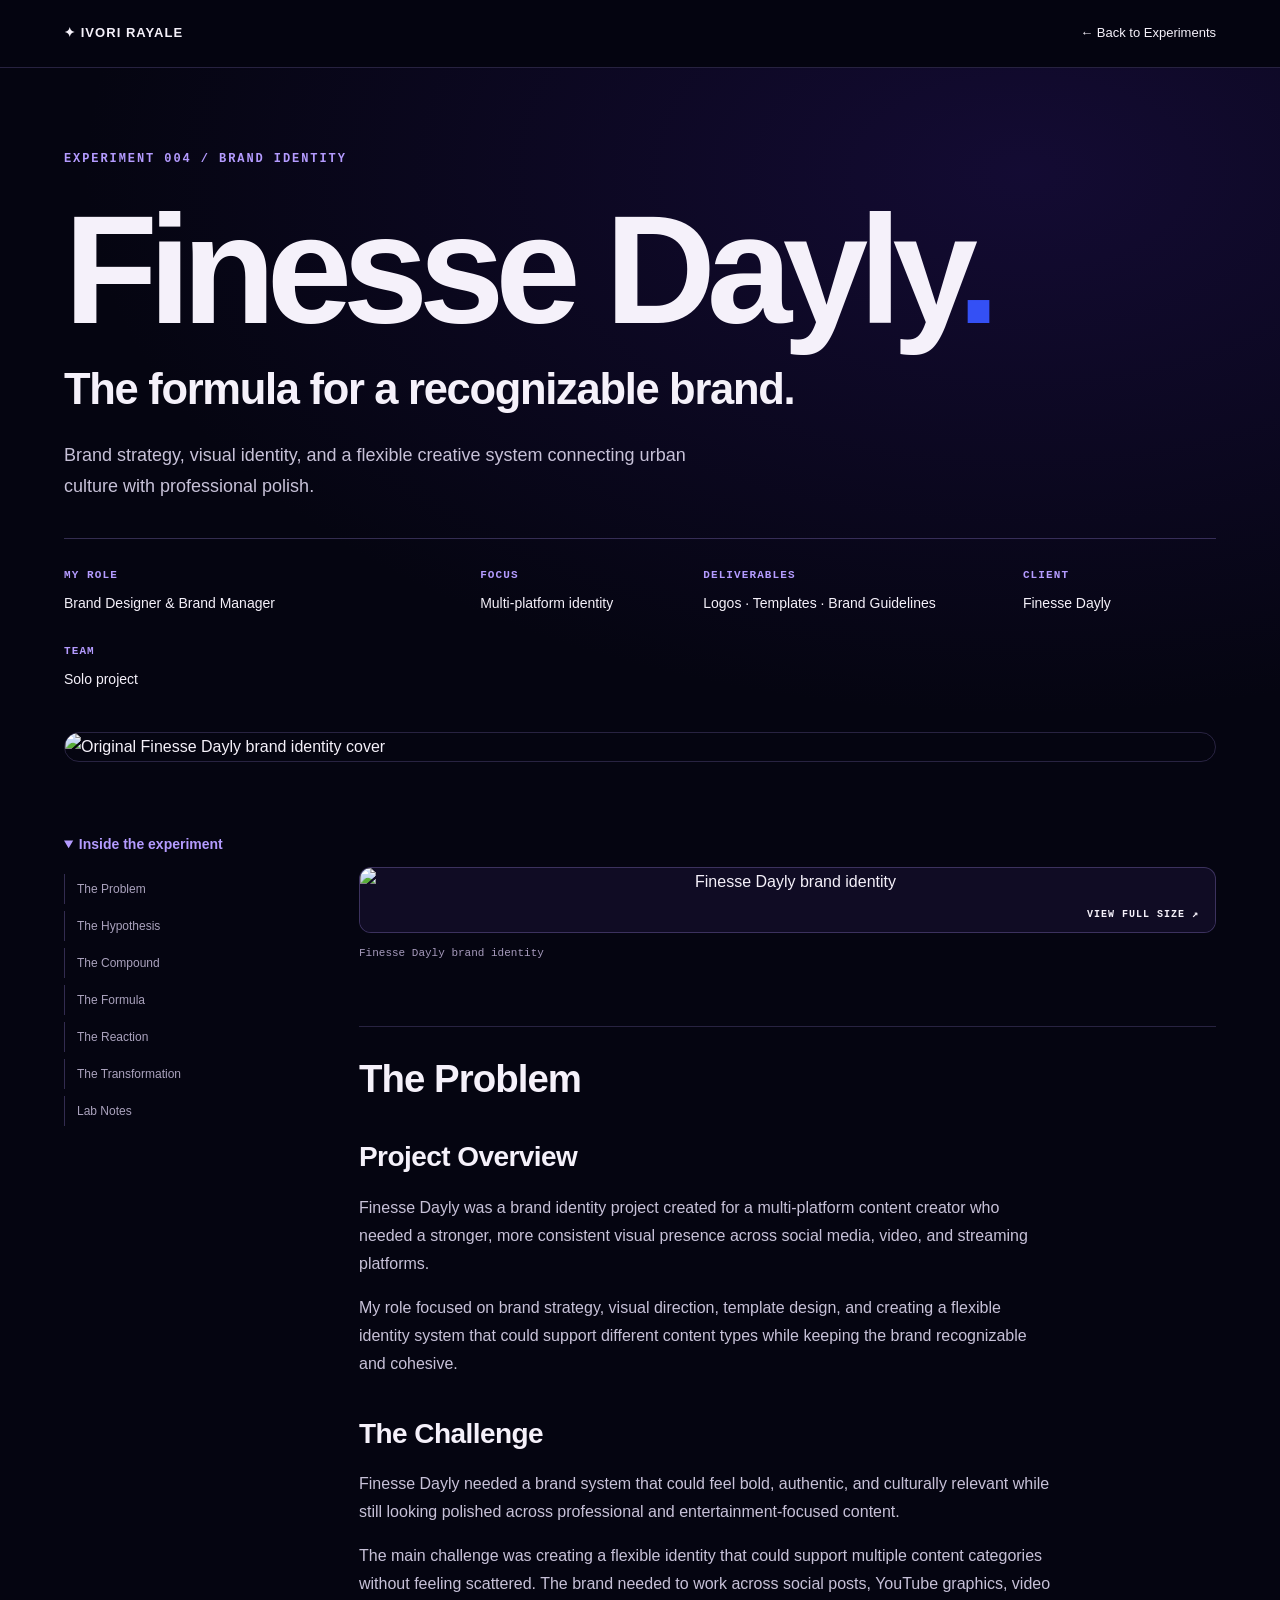
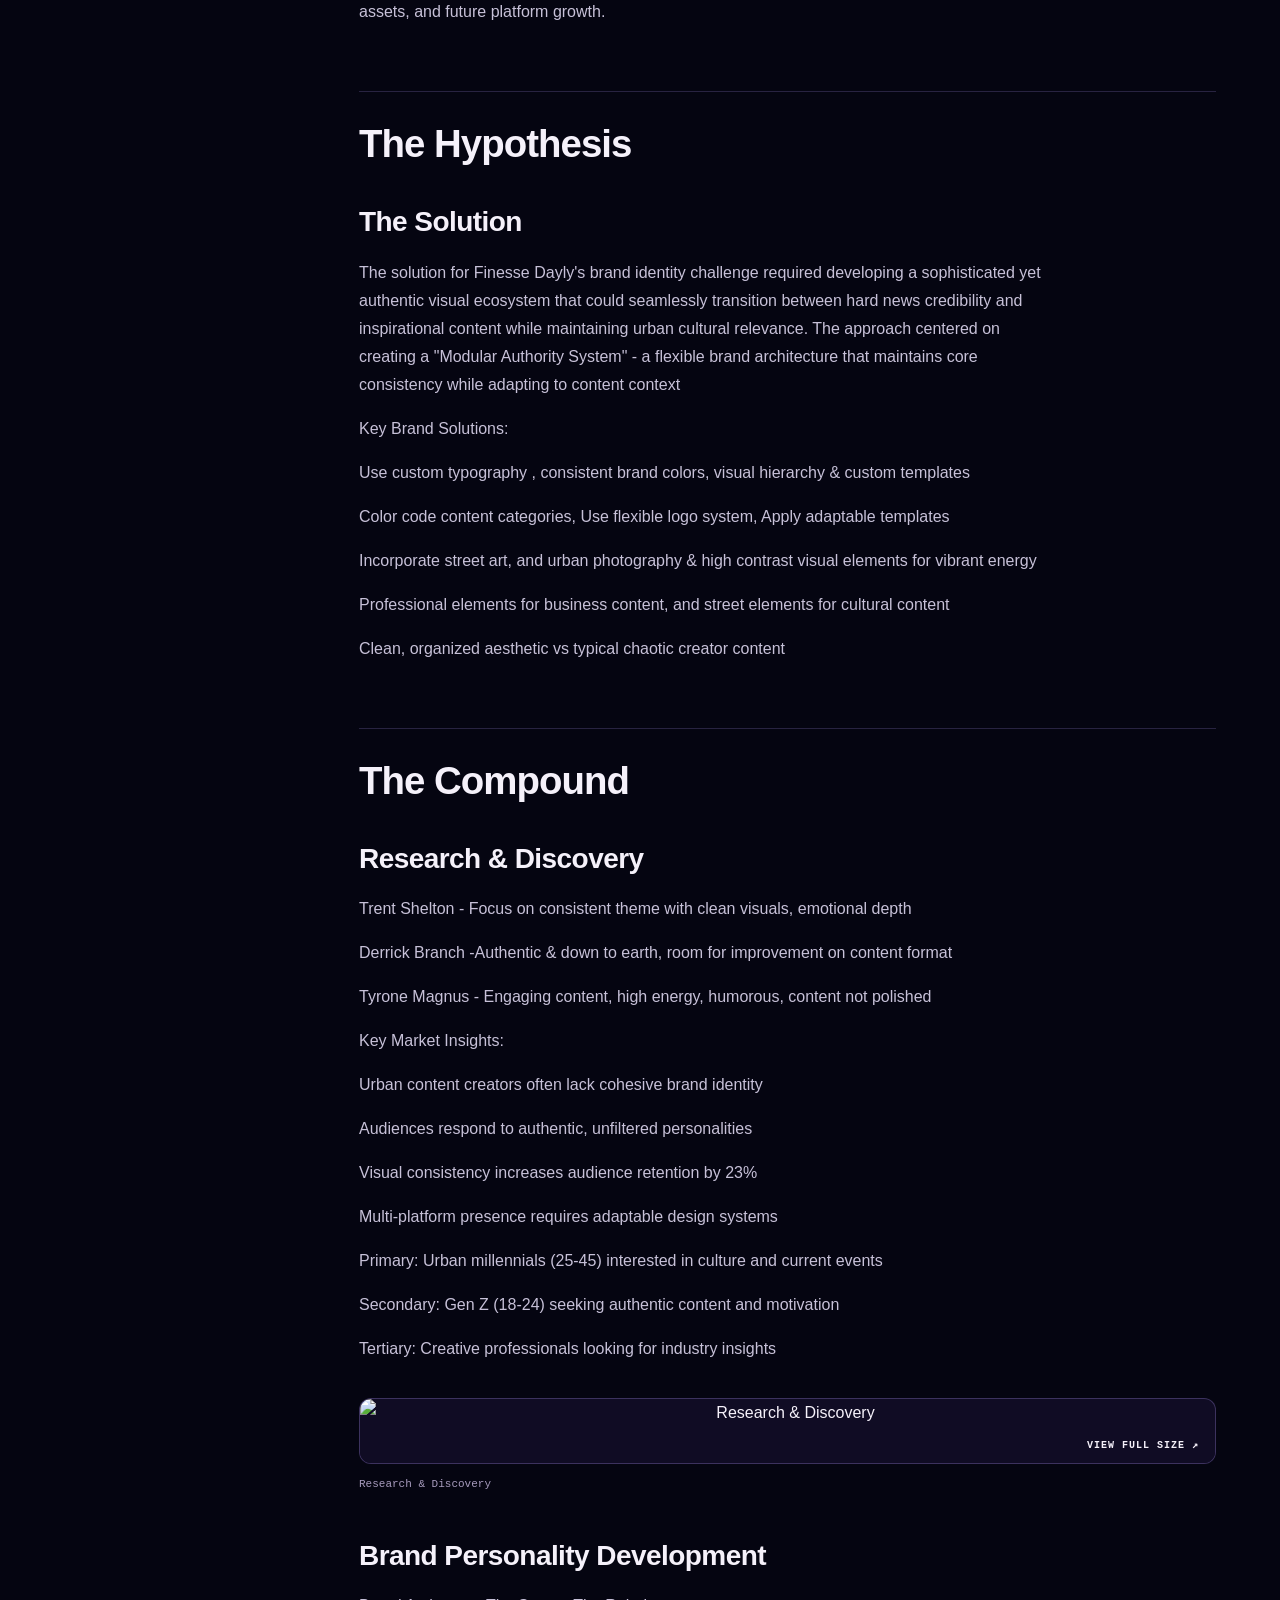
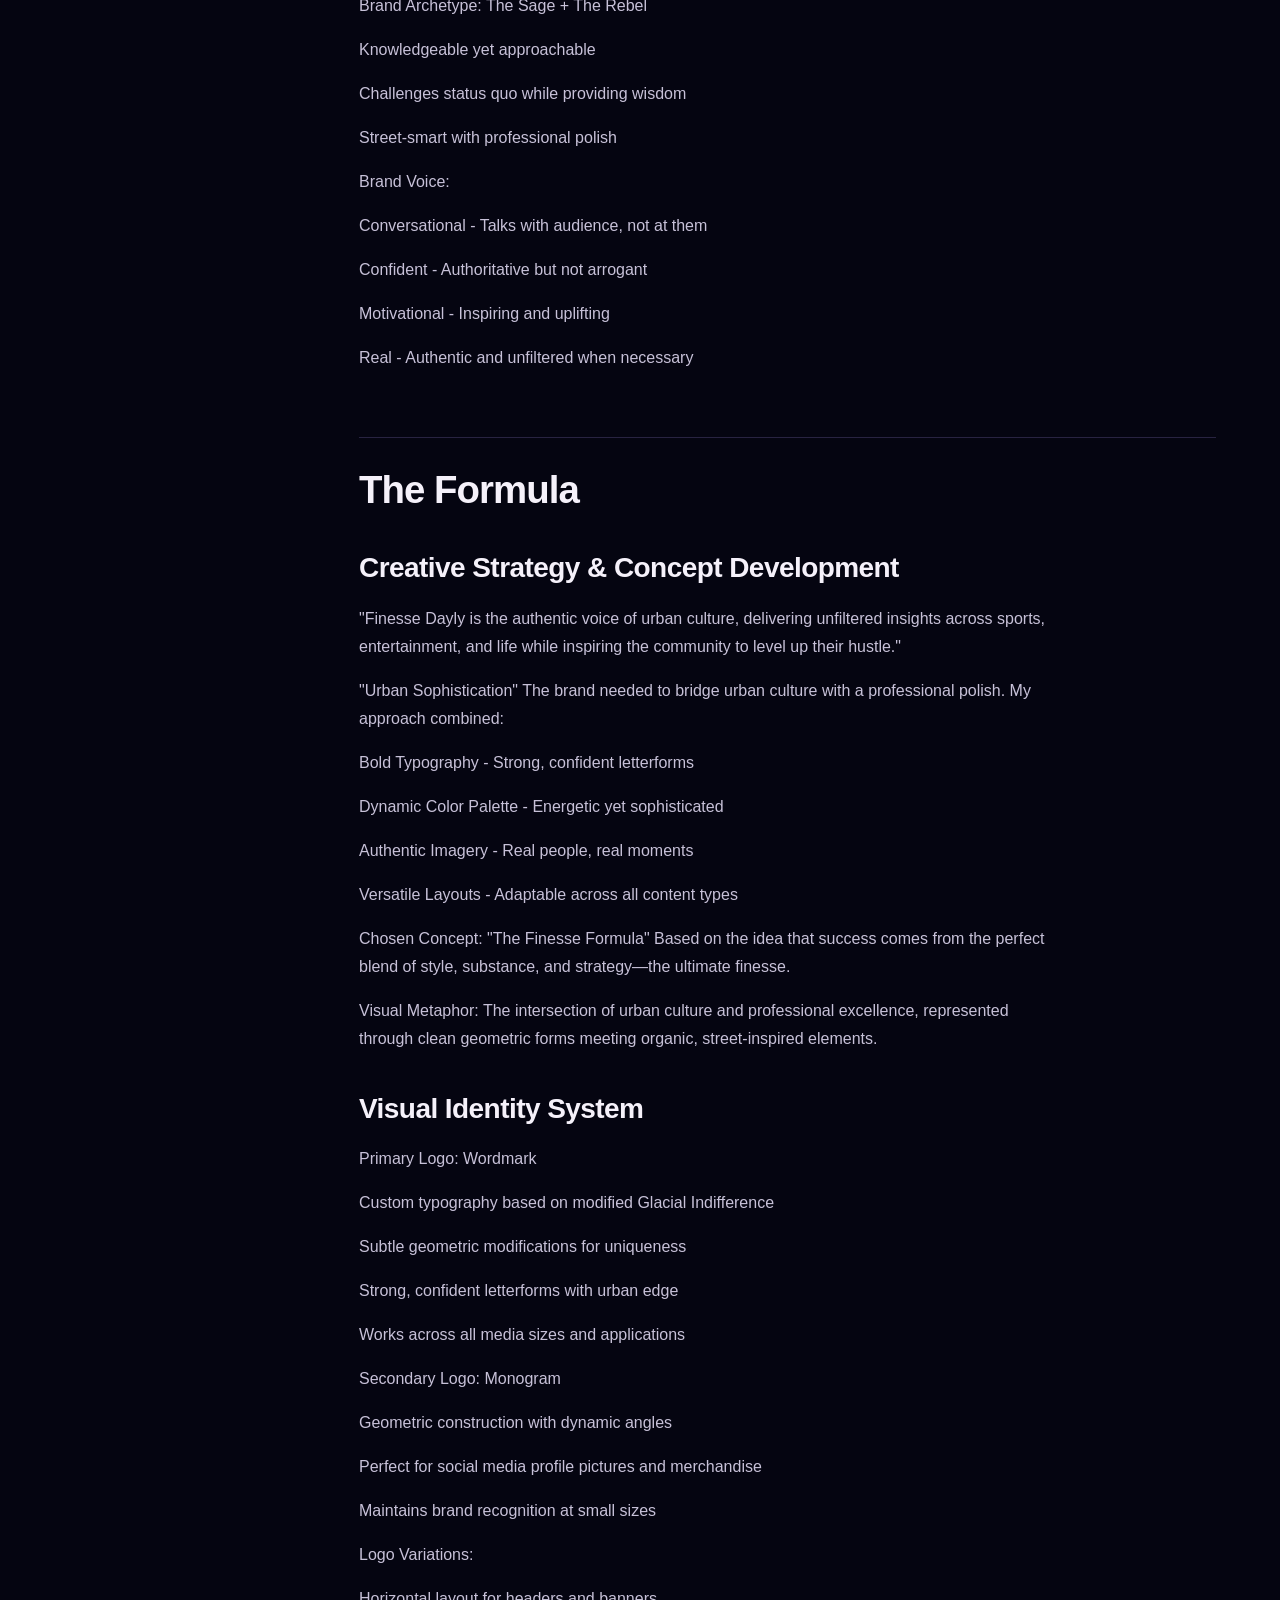
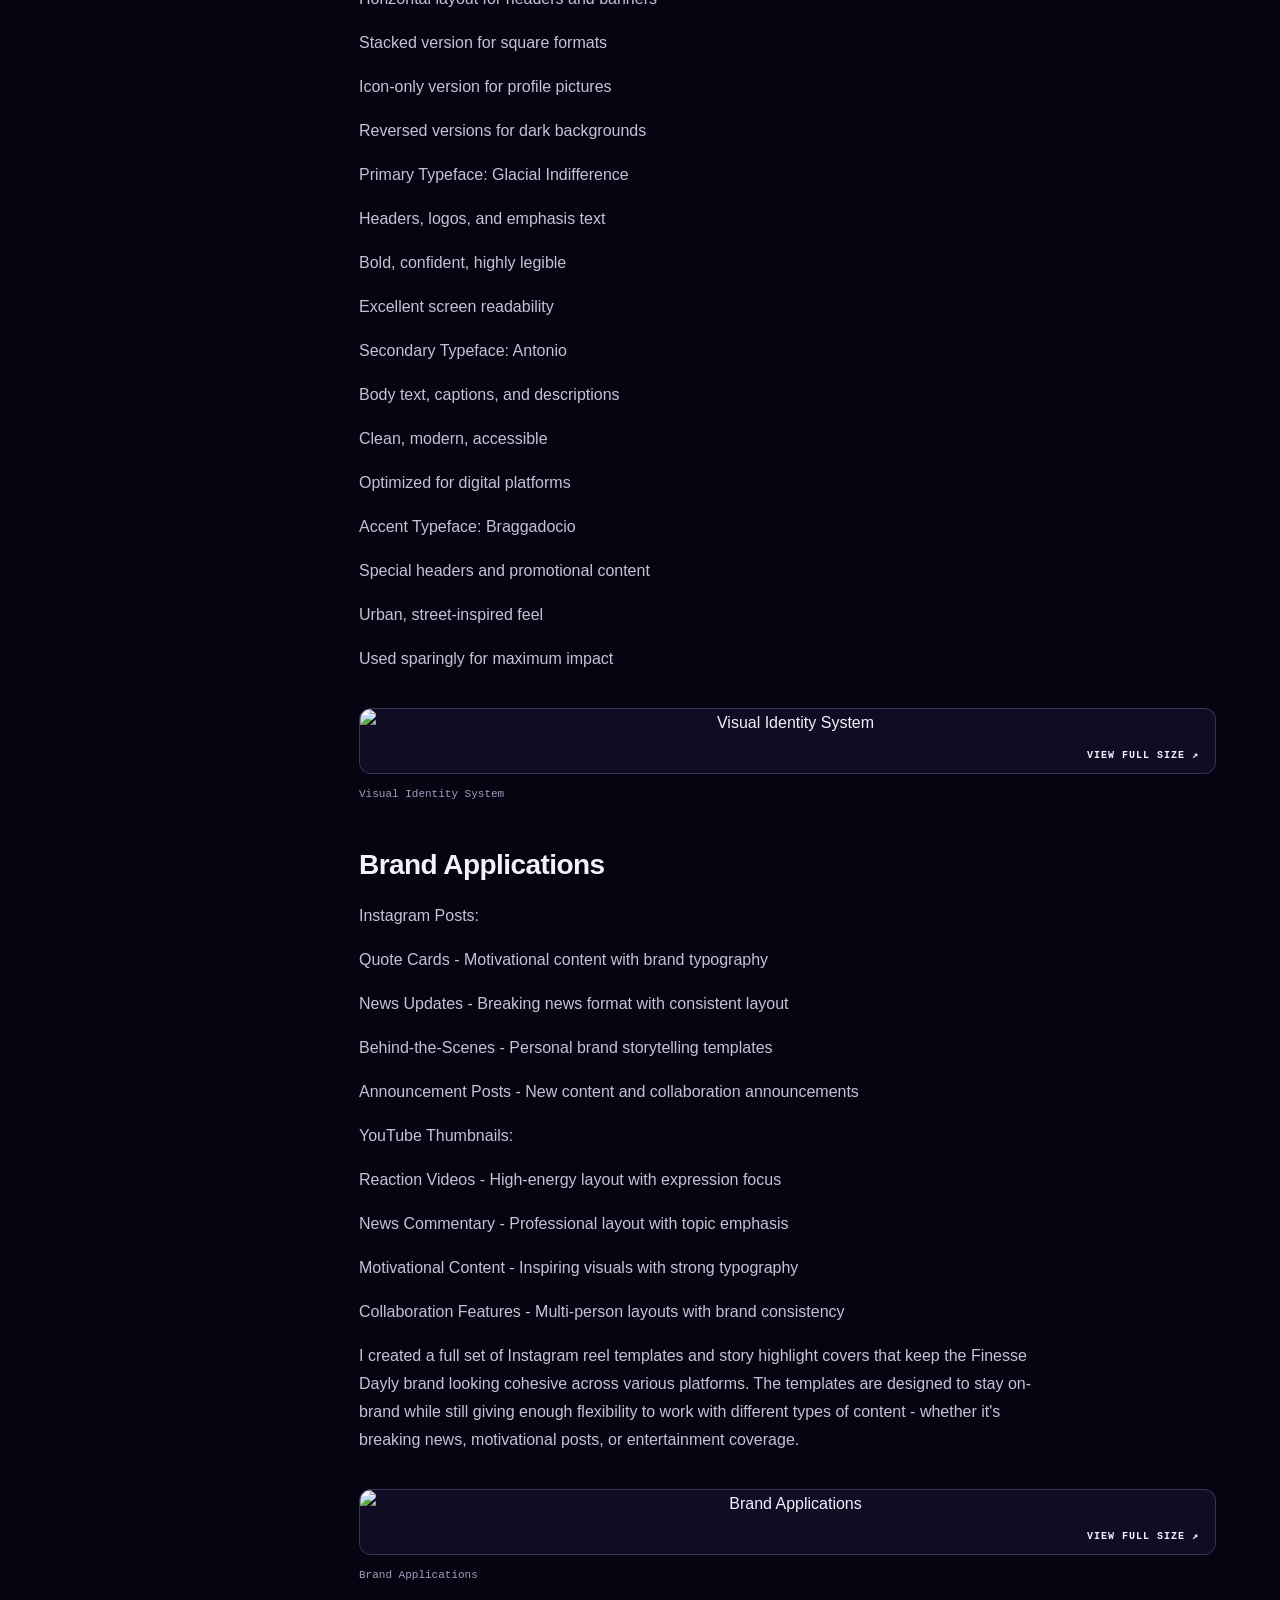
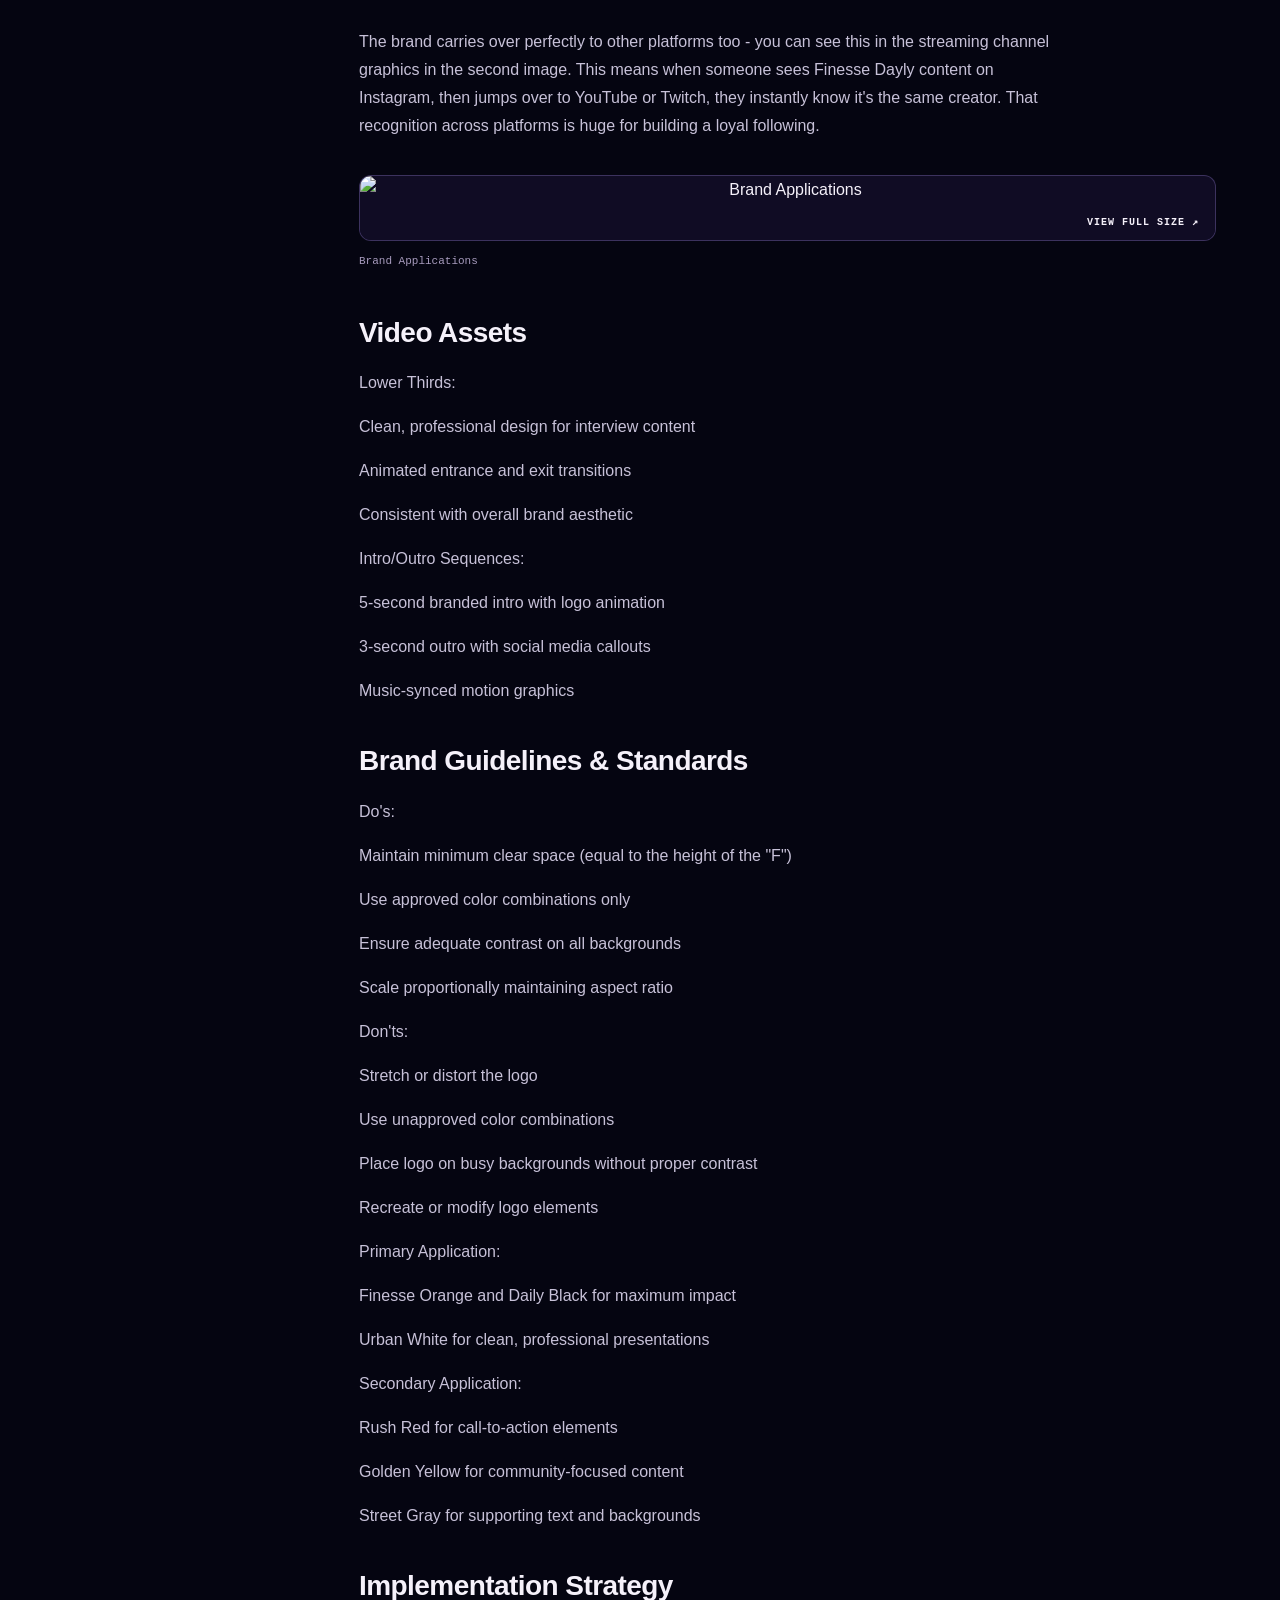
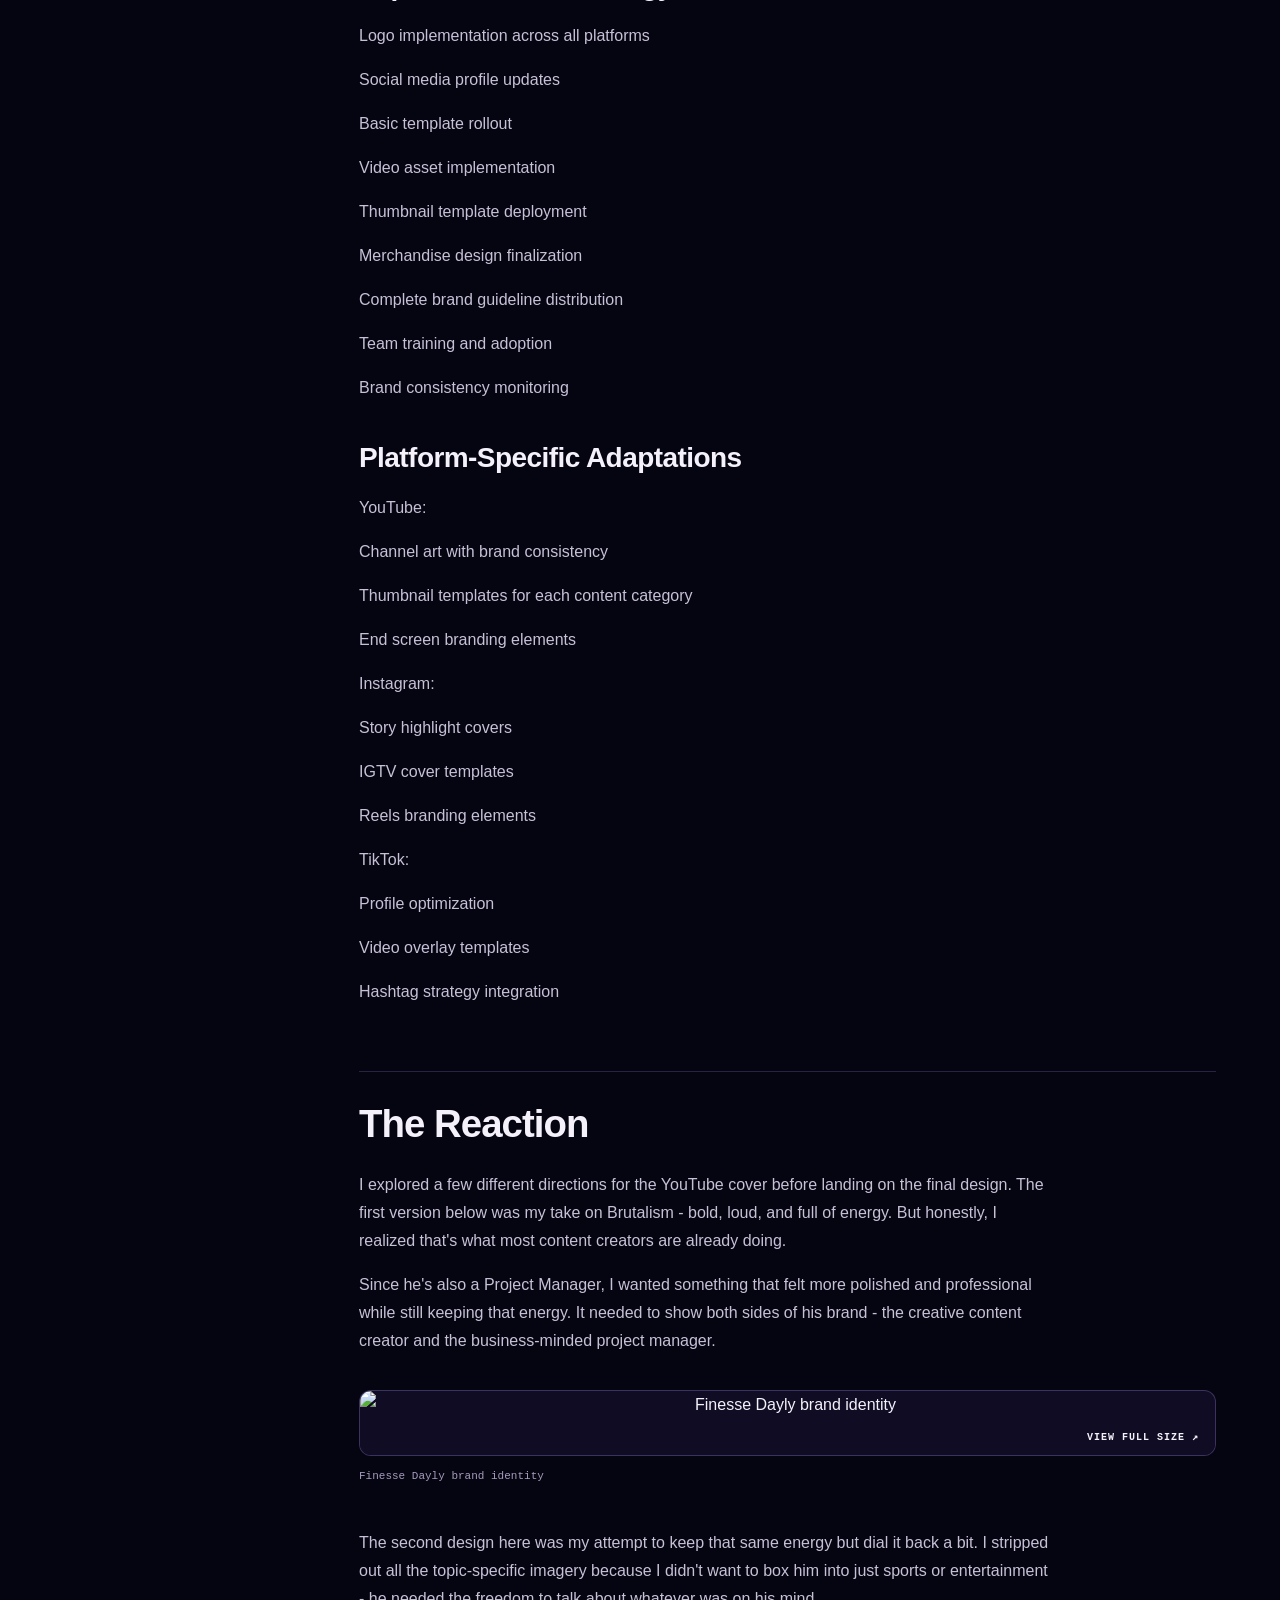
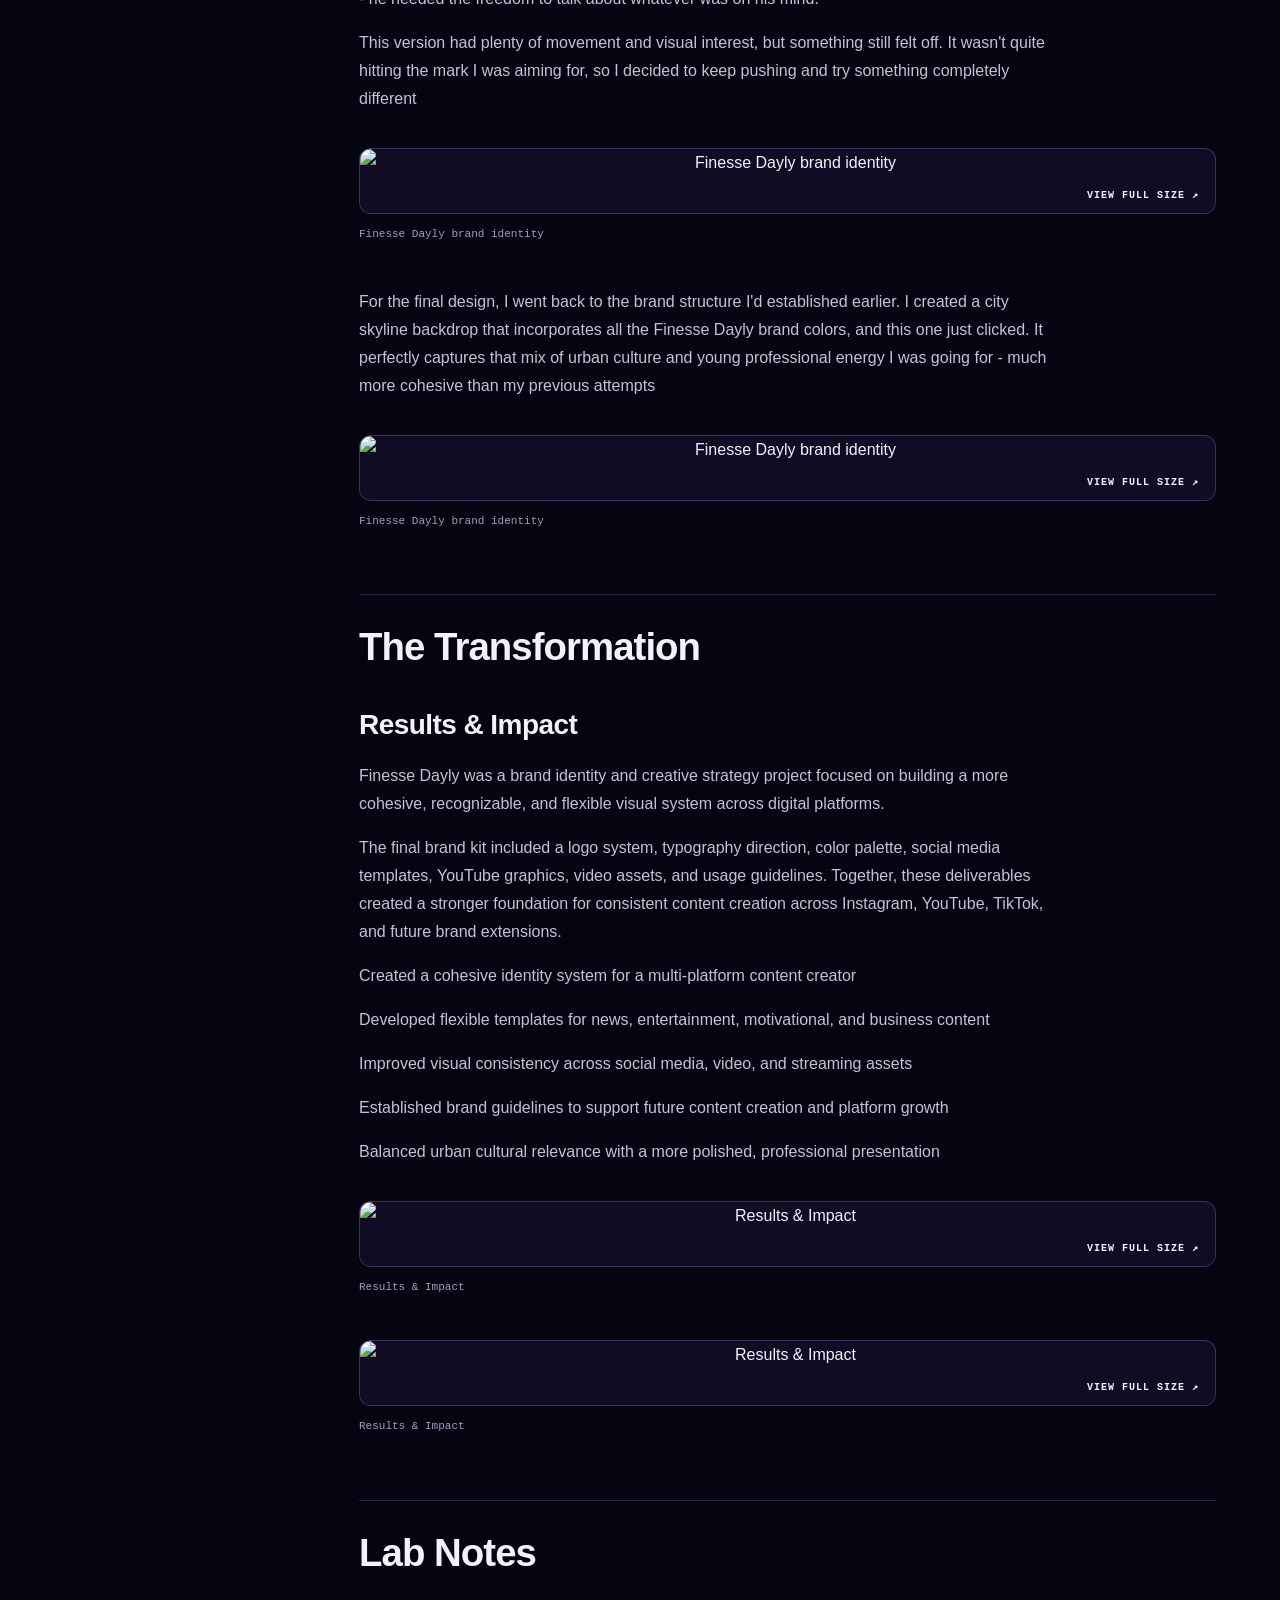
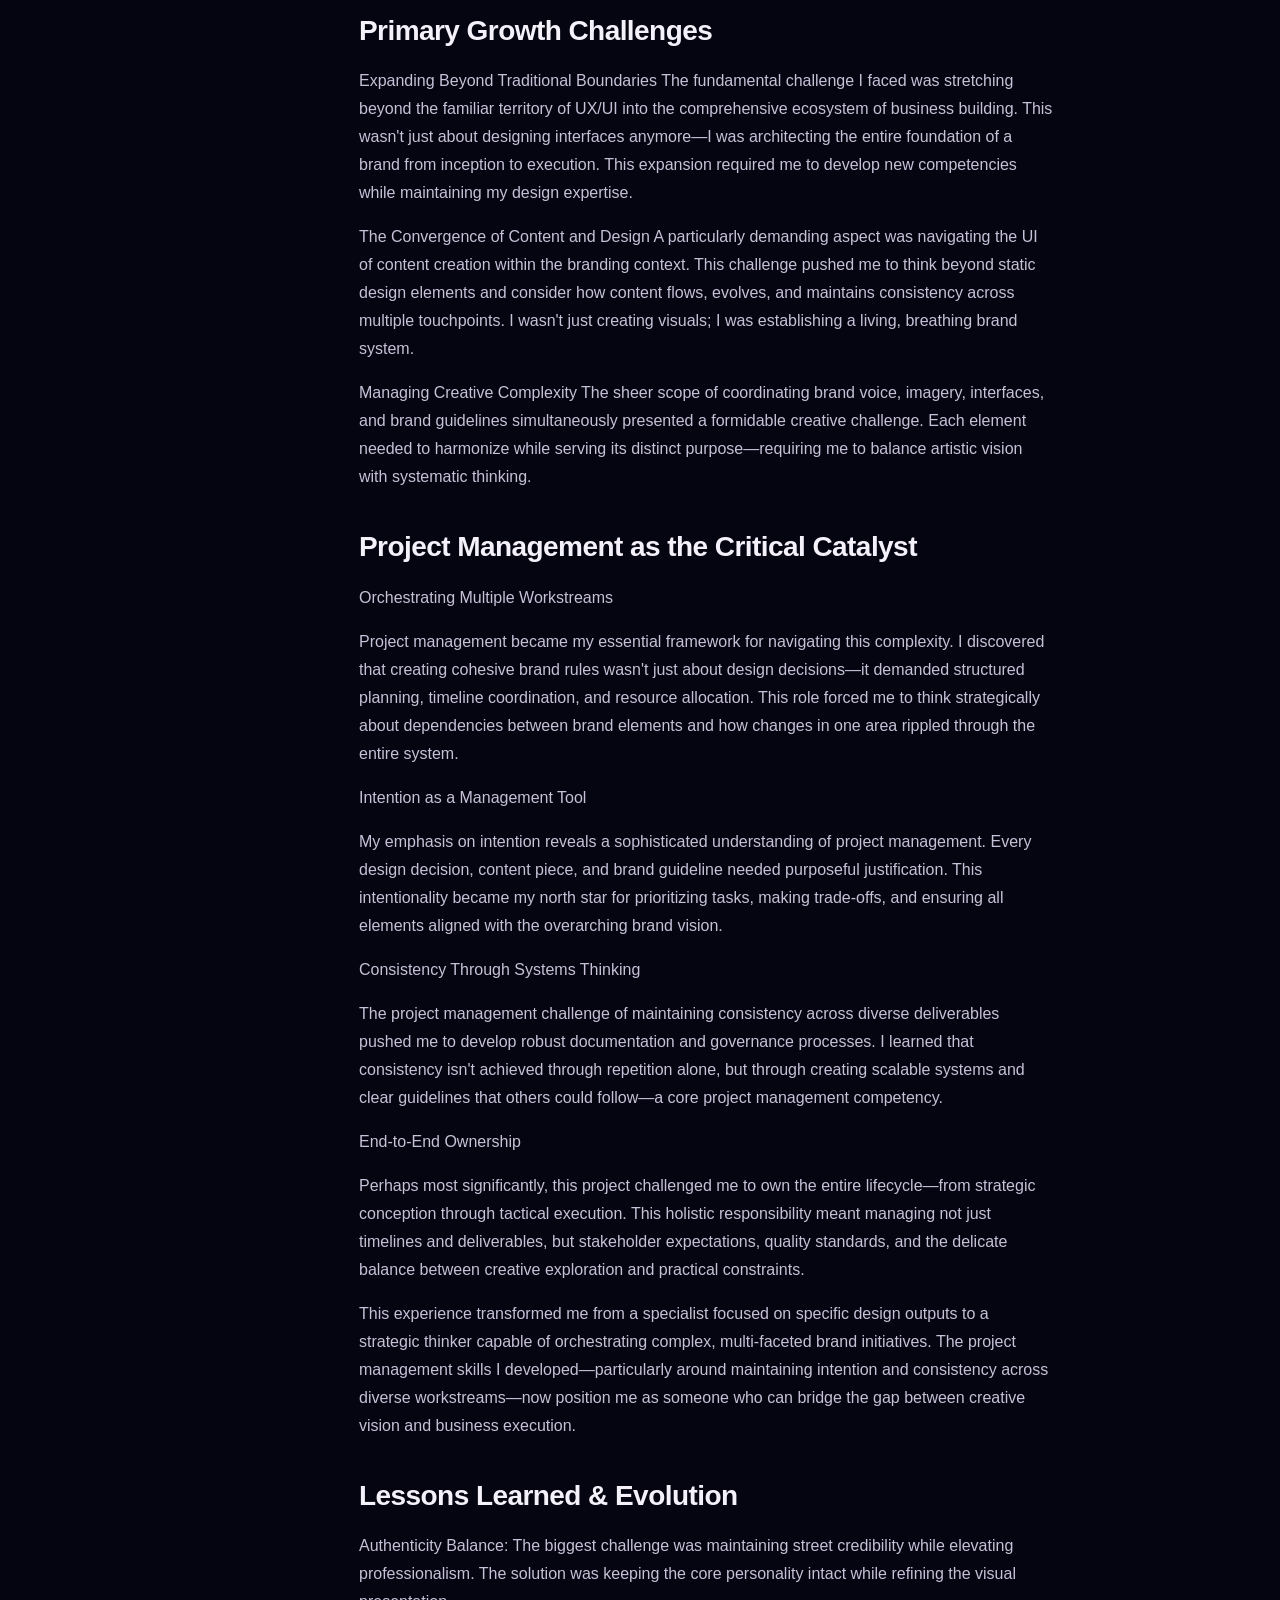
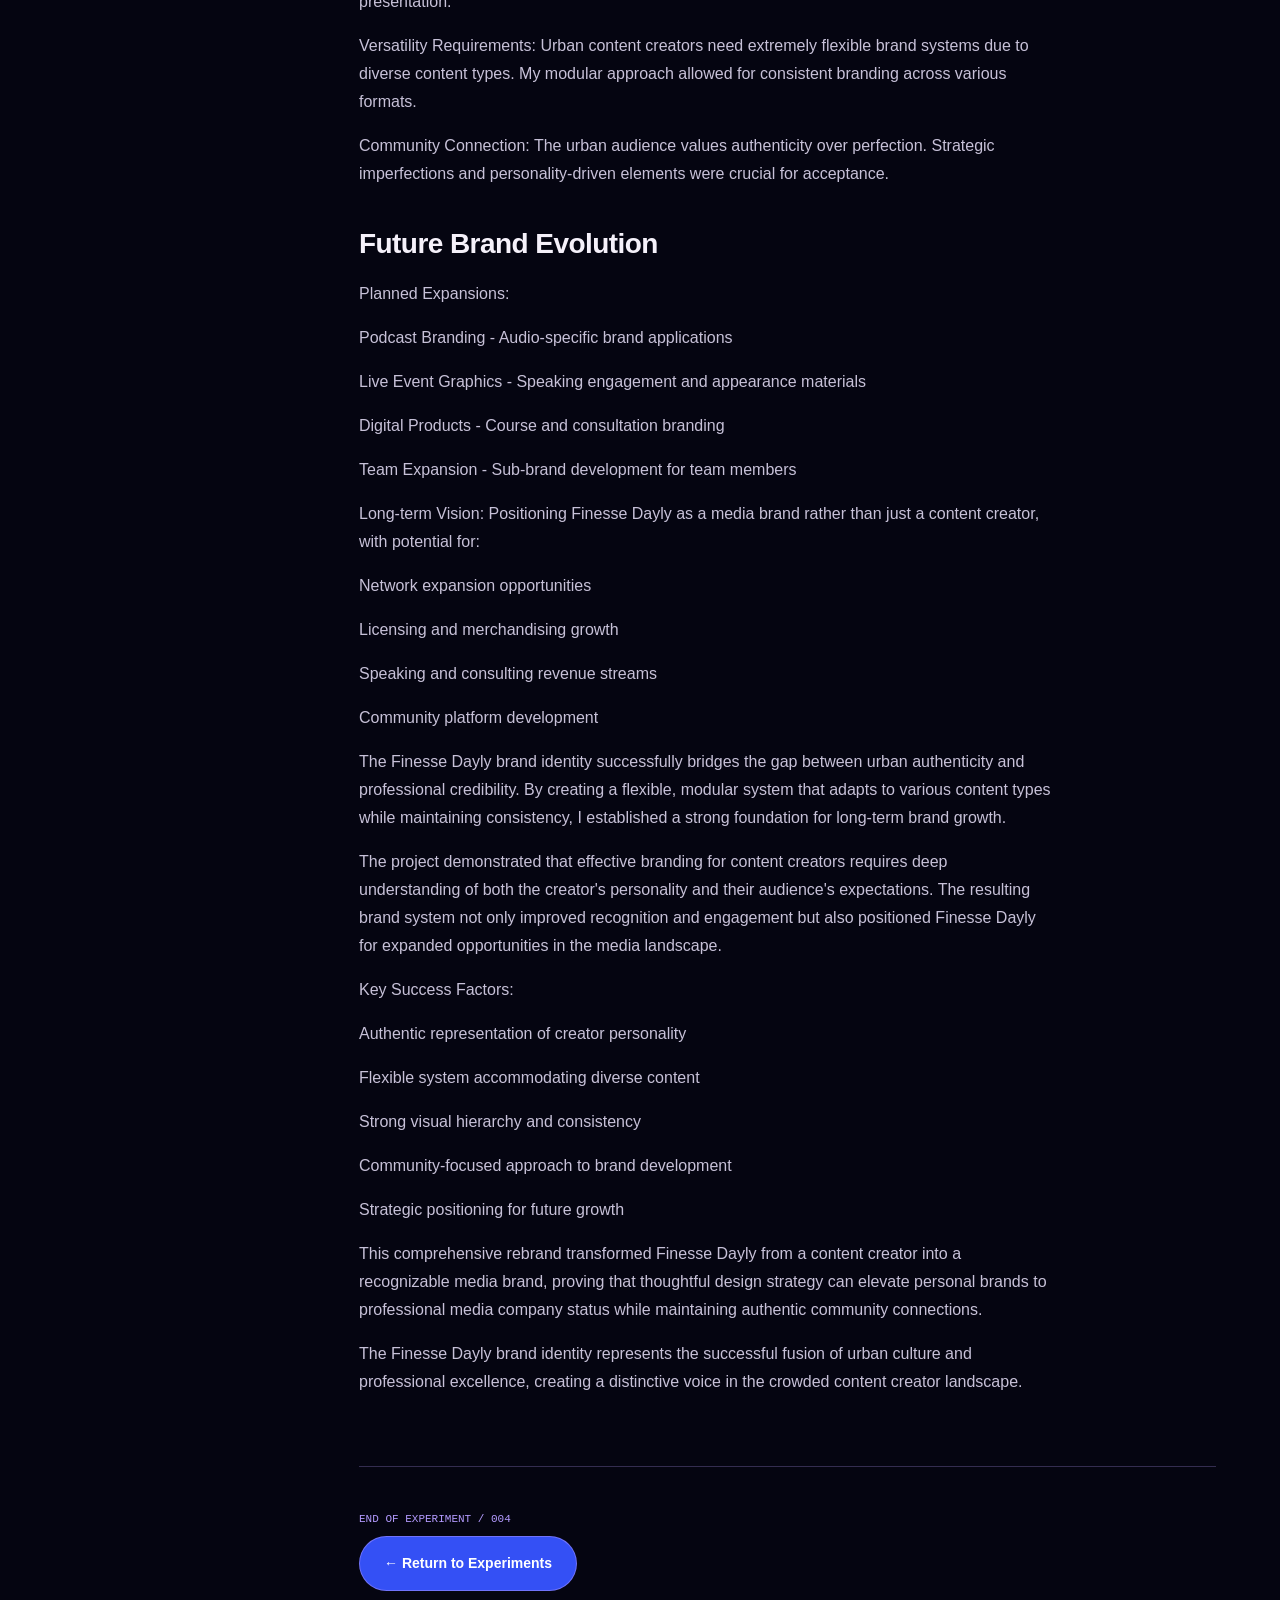
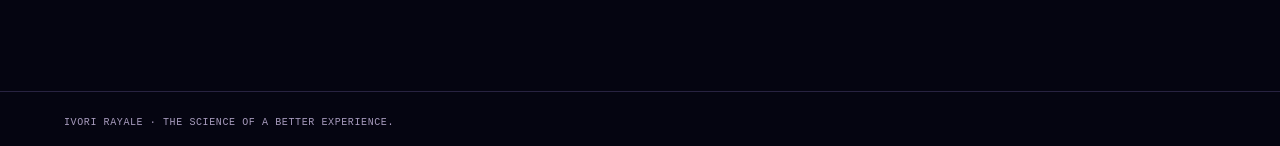
==== finesse-dayly.html @ c833f4bc "Add files via upload" ====
<!doctype html><html lang="en"><head><meta charset="utf-8"><meta name="viewport" content="width=device-width,initial-scale=1"><meta name="theme-color" content="#050511"><meta name="description" content="Finesse Dayly: a cohesive brand identity for a multi-platform content creator by Ivori Rayale."><title>Finesse Dayly — UX Alchemist / Ivori Rayale</title><link rel="stylesheet" href="case-study.css"><script src="case-study.js" defer></script></head><body><header class="case-header"><a class="brand" href="index.html">✦ IVORI RAYALE</a><a href="index.html#experiments">← Back to Experiments</a></header><main><section class="case-hero"><p class="eyebrow">EXPERIMENT 004 / BRAND IDENTITY</p><h1>Finesse Dayly<span>.</span></h1><p class="lead">The formula for a recognizable brand.</p><p class="intro">Brand strategy, visual identity, and a flexible creative system connecting urban culture with professional polish.</p><dl><div><dt>MY ROLE</dt><dd>Brand Designer &amp; Brand Manager</dd></div><div><dt>FOCUS</dt><dd>Multi-platform identity</dd></div><div><dt>DELIVERABLES</dt><dd>Logos · Templates · Brand Guidelines</dd></div><div><dt>CLIENT</dt><dd>Finesse Dayly</dd></div><div><dt>TEAM</dt><dd>Solo project</dd></div></dl><img class="cover" src="assets/finesse-dayly/00.svg" alt="Original Finesse Dayly brand identity cover" fetchpriority="high"></section><div class="case-layout"><aside><details open><summary>Inside the experiment</summary><nav aria-label="Case study sections"><a href="#the-problem">The Problem</a><a href="#the-hypothesis">The Hypothesis</a><a href="#the-compound">The Compound</a><a href="#the-formula">The Formula</a><a href="#the-reaction">The Reaction</a><a href="#the-transformation">The Transformation</a><a href="#lab-notes">Lab Notes</a></nav></details></aside><article class="case-content"><figure><button class="artifact" type="button" data-image="assets/finesse-dayly/01.svg" aria-label="Enlarge Finesse Dayly brand identity"><img src="assets/finesse-dayly/01.svg" alt="Finesse Dayly brand identity" loading="lazy"><span>VIEW FULL SIZE ↗</span></button><figcaption>Finesse Dayly brand identity</figcaption></figure><h2 id="the-problem">The Problem</h2><h3>Project Overview</h3><p>Finesse Dayly was a brand identity project created for a multi-platform content creator who needed a stronger, more consistent visual presence across social media, video, and streaming platforms.</p><p>My role focused on brand strategy, visual direction, template design, and creating a flexible identity system that could support different content types while keeping the brand recognizable and cohesive.</p><h3>The Challenge</h3><p>Finesse Dayly needed a brand system that could feel bold, authentic, and culturally relevant while still looking polished across professional and entertainment-focused content.</p><p>The main challenge was creating a flexible identity that could support multiple content categories without feeling scattered. The brand needed to work across social posts, YouTube graphics, video assets, and future platform growth.</p><h2 id="the-hypothesis">The Hypothesis</h2><h3>The Solution</h3><p>The solution for Finesse Dayly&#x27;s brand identity challenge required developing a sophisticated yet authentic visual ecosystem that could seamlessly transition between hard news credibility and inspirational content while maintaining urban cultural relevance. The approach centered on creating a &quot;Modular Authority System&quot; - a flexible brand architecture that maintains core consistency while adapting to content context</p><p>Key Brand Solutions:</p><p>Use custom typography , consistent brand colors, visual hierarchy &amp; custom templates</p><p>Color code content categories, Use flexible logo system, Apply adaptable templates</p><p>Incorporate street art, and urban photography &amp; high contrast visual elements for vibrant energy</p><p>Professional elements for business content, and street elements for cultural content</p><p>Clean, organized aesthetic vs typical chaotic creator content</p><h2 id="the-compound">The Compound</h2><h3>Research &amp; Discovery</h3><p>Trent Shelton - Focus on consistent theme with clean visuals, emotional depth</p><p>Derrick Branch -Authentic &amp; down to earth, room for improvement on content format</p><p>Tyrone Magnus - Engaging content, high energy, humorous, content not polished</p><p>Key Market Insights:</p><p>Urban content creators often lack cohesive brand identity</p><p>Audiences respond to authentic, unfiltered personalities</p><p>Visual consistency increases audience retention by 23%</p><p>Multi-platform presence requires adaptable design systems</p><p>Primary: Urban millennials (25-45) interested in culture and current events</p><p>Secondary: Gen Z (18-24) seeking authentic content and motivation</p><p>Tertiary: Creative professionals looking for industry insights</p><figure><button class="artifact" type="button" data-image="assets/finesse-dayly/04.png" aria-label="Enlarge Research &amp; Discovery"><img src="assets/finesse-dayly/04.png" alt="Research &amp; Discovery" loading="lazy"><span>VIEW FULL SIZE ↗</span></button><figcaption>Research &amp; Discovery</figcaption></figure><h3>Brand Personality Development</h3><p>Brand Archetype: The Sage + The Rebel</p><p>Knowledgeable yet approachable</p><p>Challenges status quo while providing wisdom</p><p>Street-smart with professional polish</p><p>Brand Voice:</p><p>Conversational - Talks with audience, not at them</p><p>Confident - Authoritative but not arrogant</p><p>Motivational - Inspiring and uplifting</p><p>Real - Authentic and unfiltered when necessary</p><h2 id="the-formula">The Formula</h2><h3>Creative Strategy &amp; Concept Development</h3><p>&quot;Finesse Dayly is the authentic voice of urban culture, delivering unfiltered insights across sports, entertainment, and life while inspiring the community to level up their hustle.&quot;</p><p>&quot;Urban Sophistication&quot; The brand needed to bridge urban culture with a professional polish. My approach combined:</p><p>Bold Typography - Strong, confident letterforms</p><p>Dynamic Color Palette - Energetic yet sophisticated</p><p>Authentic Imagery - Real people, real moments</p><p>Versatile Layouts - Adaptable across all content types</p><p>Chosen Concept: &quot;The Finesse Formula&quot; Based on the idea that success comes from the perfect blend of style, substance, and strategy—the ultimate finesse.</p><p>Visual Metaphor: The intersection of urban culture and professional excellence, represented through clean geometric forms meeting organic, street-inspired elements.</p><h3>Visual Identity System</h3><p>Primary Logo: Wordmark</p><p>Custom typography based on modified Glacial Indifference</p><p>Subtle geometric modifications for uniqueness</p><p>Strong, confident letterforms with urban edge</p><p>Works across all media sizes and applications</p><p>Secondary Logo: Monogram</p><p>Geometric construction with dynamic angles</p><p>Perfect for social media profile pictures and merchandise</p><p>Maintains brand recognition at small sizes</p><p>Logo Variations:</p><p>Horizontal layout for headers and banners</p><p>Stacked version for square formats</p><p>Icon-only version for profile pictures</p><p>Reversed versions for dark backgrounds</p><p>Primary Typeface: Glacial Indifference</p><p>Headers, logos, and emphasis text</p><p>Bold, confident, highly legible</p><p>Excellent screen readability</p><p>Secondary Typeface: Antonio</p><p>Body text, captions, and descriptions</p><p>Clean, modern, accessible</p><p>Optimized for digital platforms</p><p>Accent Typeface: Braggadocio</p><p>Special headers and promotional content</p><p>Urban, street-inspired feel</p><p>Used sparingly for maximum impact</p><figure><button class="artifact" type="button" data-image="assets/finesse-dayly/05.svg" aria-label="Enlarge Visual Identity System"><img src="assets/finesse-dayly/05.svg" alt="Visual Identity System" loading="lazy"><span>VIEW FULL SIZE ↗</span></button><figcaption>Visual Identity System</figcaption></figure><h3>Brand Applications</h3><p>Instagram Posts:</p><p>Quote Cards - Motivational content with brand typography</p><p>News Updates - Breaking news format with consistent layout</p><p>Behind-the-Scenes - Personal brand storytelling templates</p><p>Announcement Posts - New content and collaboration announcements</p><p>YouTube Thumbnails:</p><p>Reaction Videos - High-energy layout with expression focus</p><p>News Commentary - Professional layout with topic emphasis</p><p>Motivational Content - Inspiring visuals with strong typography</p><p>Collaboration Features - Multi-person layouts with brand consistency</p><p>I created a full set of Instagram reel templates and story highlight covers that keep the Finesse Dayly brand looking cohesive across various platforms. The templates are designed to stay on-brand while still giving enough flexibility to work with different types of content - whether it&#x27;s breaking news, motivational posts, or entertainment coverage.</p><figure><button class="artifact" type="button" data-image="assets/finesse-dayly/02.svg" aria-label="Enlarge Brand Applications"><img src="assets/finesse-dayly/02.svg" alt="Brand Applications" loading="lazy"><span>VIEW FULL SIZE ↗</span></button><figcaption>Brand Applications</figcaption></figure><p>The brand carries over perfectly to other platforms too - you can see this in the streaming channel graphics in the second image. This means when someone sees Finesse Dayly content on Instagram, then jumps over to YouTube or Twitch, they instantly know it&#x27;s the same creator. That recognition across platforms is huge for building a loyal following.</p><figure><button class="artifact" type="button" data-image="assets/finesse-dayly/03.svg" aria-label="Enlarge Brand Applications"><img src="assets/finesse-dayly/03.svg" alt="Brand Applications" loading="lazy"><span>VIEW FULL SIZE ↗</span></button><figcaption>Brand Applications</figcaption></figure><h3>Video Assets</h3><p>Lower Thirds:</p><p>Clean, professional design for interview content</p><p>Animated entrance and exit transitions</p><p>Consistent with overall brand aesthetic</p><p>Intro/Outro Sequences:</p><p>5-second branded intro with logo animation</p><p>3-second outro with social media callouts</p><p>Music-synced motion graphics</p><h3>Brand Guidelines &amp; Standards</h3><p>Do&#x27;s:</p><p>Maintain minimum clear space (equal to the height of the &quot;F&quot;)</p><p>Use approved color combinations only</p><p>Ensure adequate contrast on all backgrounds</p><p>Scale proportionally maintaining aspect ratio</p><p>Don&#x27;ts:</p><p>Stretch or distort the logo</p><p>Use unapproved color combinations</p><p>Place logo on busy backgrounds without proper contrast</p><p>Recreate or modify logo elements</p><p>Primary Application:</p><p>Finesse Orange and Daily Black for maximum impact</p><p>Urban White for clean, professional presentations</p><p>Secondary Application:</p><p>Rush Red for call-to-action elements</p><p>Golden Yellow for community-focused content</p><p>Street Gray for supporting text and backgrounds</p><h3>Implementation Strategy</h3><p>Logo implementation across all platforms</p><p>Social media profile updates</p><p>Basic template rollout</p><p>Video asset implementation</p><p>Thumbnail template deployment</p><p>Merchandise design finalization</p><p>Complete brand guideline distribution</p><p>Team training and adoption</p><p>Brand consistency monitoring</p><h3>Platform-Specific Adaptations</h3><p>YouTube:</p><p>Channel art with brand consistency</p><p>Thumbnail templates for each content category</p><p>End screen branding elements</p><p>Instagram:</p><p>Story highlight covers</p><p>IGTV cover templates</p><p>Reels branding elements</p><p>TikTok:</p><p>Profile optimization</p><p>Video overlay templates</p><p>Hashtag strategy integration</p><h2 id="the-reaction">The Reaction</h2><p>I explored a few different directions for the YouTube cover before landing on the final design. The first version below was my take on Brutalism - bold, loud, and full of energy. But honestly, I realized that&#x27;s what most content creators are already doing.</p><p>Since he&#x27;s also a Project Manager, I wanted something that felt more polished and professional while still keeping that energy. It needed to show both sides of his brand - the creative content creator and the business-minded project manager.</p><figure><button class="artifact" type="button" data-image="assets/finesse-dayly/06.png" aria-label="Enlarge Finesse Dayly brand identity"><img src="assets/finesse-dayly/06.png" alt="Finesse Dayly brand identity" loading="lazy"><span>VIEW FULL SIZE ↗</span></button><figcaption>Finesse Dayly brand identity</figcaption></figure><p>The second design here was my attempt to keep that same energy but dial it back a bit. I stripped out all the topic-specific imagery because I didn&#x27;t want to box him into just sports or entertainment - he needed the freedom to talk about whatever was on his mind.</p><p>This version had plenty of movement and visual interest, but something still felt off. It wasn&#x27;t quite hitting the mark I was aiming for, so I decided to keep pushing and try something completely different</p><figure><button class="artifact" type="button" data-image="assets/finesse-dayly/07.png" aria-label="Enlarge Finesse Dayly brand identity"><img src="assets/finesse-dayly/07.png" alt="Finesse Dayly brand identity" loading="lazy"><span>VIEW FULL SIZE ↗</span></button><figcaption>Finesse Dayly brand identity</figcaption></figure><p>For the final design, I went back to the brand structure I&#x27;d established earlier. I created a city skyline backdrop that incorporates all the Finesse Dayly brand colors, and this one just clicked. It perfectly captures that mix of urban culture and young professional energy I was going for - much more cohesive than my previous attempts</p><figure><button class="artifact" type="button" data-image="assets/finesse-dayly/08.svg" aria-label="Enlarge Finesse Dayly brand identity"><img src="assets/finesse-dayly/08.svg" alt="Finesse Dayly brand identity" loading="lazy"><span>VIEW FULL SIZE ↗</span></button><figcaption>Finesse Dayly brand identity</figcaption></figure><h2 id="the-transformation">The Transformation</h2><h3>Results &amp; Impact</h3><p>Finesse Dayly was a brand identity and creative strategy project focused on building a more cohesive, recognizable, and flexible visual system across digital platforms.</p><p>The final brand kit included a logo system, typography direction, color palette, social media templates, YouTube graphics, video assets, and usage guidelines. Together, these deliverables created a stronger foundation for consistent content creation across Instagram, YouTube, TikTok, and future brand extensions.</p><p>Created a cohesive identity system for a multi-platform content creator</p><p>Developed flexible templates for news, entertainment, motivational, and business content</p><p>Improved visual consistency across social media, video, and streaming assets</p><p>Established brand guidelines to support future content creation and platform growth</p><p>Balanced urban cultural relevance with a more polished, professional presentation</p><figure><button class="artifact" type="button" data-image="assets/finesse-dayly/09.svg" aria-label="Enlarge Results &amp; Impact"><img src="assets/finesse-dayly/09.svg" alt="Results &amp; Impact" loading="lazy"><span>VIEW FULL SIZE ↗</span></button><figcaption>Results &amp; Impact</figcaption></figure><figure><button class="artifact" type="button" data-image="assets/finesse-dayly/10.svg" aria-label="Enlarge Results &amp; Impact"><img src="assets/finesse-dayly/10.svg" alt="Results &amp; Impact" loading="lazy"><span>VIEW FULL SIZE ↗</span></button><figcaption>Results &amp; Impact</figcaption></figure><h2 id="lab-notes">Lab Notes</h2><h3>Primary Growth Challenges</h3><p>Expanding Beyond Traditional Boundaries The fundamental challenge I faced was stretching beyond the familiar territory of UX/UI into the comprehensive ecosystem of business building. This wasn&#x27;t just about designing interfaces anymore—I was architecting the entire foundation of a brand from inception to execution. This expansion required me to develop new competencies while maintaining my design expertise.</p><p>The Convergence of Content and Design A particularly demanding aspect was navigating the UI of content creation within the branding context. This challenge pushed me to think beyond static design elements and consider how content flows, evolves, and maintains consistency across multiple touchpoints. I wasn&#x27;t just creating visuals; I was establishing a living, breathing brand system.</p><p>Managing Creative Complexity The sheer scope of coordinating brand voice, imagery, interfaces, and brand guidelines simultaneously presented a formidable creative challenge. Each element needed to harmonize while serving its distinct purpose—requiring me to balance artistic vision with systematic thinking.</p><h3>Project Management as the Critical Catalyst</h3><p>Orchestrating Multiple Workstreams</p><p>Project management became my essential framework for navigating this complexity. I discovered that creating cohesive brand rules wasn&#x27;t just about design decisions—it demanded structured planning, timeline coordination, and resource allocation. This role forced me to think strategically about dependencies between brand elements and how changes in one area rippled through the entire system.</p><p>Intention as a Management Tool</p><p>My emphasis on intention reveals a sophisticated understanding of project management. Every design decision, content piece, and brand guideline needed purposeful justification. This intentionality became my north star for prioritizing tasks, making trade-offs, and ensuring all elements aligned with the overarching brand vision.</p><p>Consistency Through Systems Thinking</p><p>The project management challenge of maintaining consistency across diverse deliverables pushed me to develop robust documentation and governance processes. I learned that consistency isn&#x27;t achieved through repetition alone, but through creating scalable systems and clear guidelines that others could follow—a core project management competency.</p><p>End-to-End Ownership</p><p>Perhaps most significantly, this project challenged me to own the entire lifecycle—from strategic conception through tactical execution. This holistic responsibility meant managing not just timelines and deliverables, but stakeholder expectations, quality standards, and the delicate balance between creative exploration and practical constraints.</p><p>This experience transformed me from a specialist focused on specific design outputs to a strategic thinker capable of orchestrating complex, multi-faceted brand initiatives. The project management skills I developed—particularly around maintaining intention and consistency across diverse workstreams—now position me as someone who can bridge the gap between creative vision and business execution.</p><h3>Lessons Learned &amp; Evolution</h3><p>Authenticity Balance: The biggest challenge was maintaining street credibility while elevating professionalism. The solution was keeping the core personality intact while refining the visual presentation.</p><p>Versatility Requirements: Urban content creators need extremely flexible brand systems due to diverse content types. My modular approach allowed for consistent branding across various formats.</p><p>Community Connection: The urban audience values authenticity over perfection. Strategic imperfections and personality-driven elements were crucial for acceptance.</p><h3>Future Brand Evolution</h3><p>Planned Expansions:</p><p>Podcast Branding - Audio-specific brand applications</p><p>Live Event Graphics - Speaking engagement and appearance materials</p><p>Digital Products - Course and consultation branding</p><p>Team Expansion - Sub-brand development for team members</p><p>Long-term Vision: Positioning Finesse Dayly as a media brand rather than just a content creator, with potential for:</p><p>Network expansion opportunities</p><p>Licensing and merchandising growth</p><p>Speaking and consulting revenue streams</p><p>Community platform development</p><p>The Finesse Dayly brand identity successfully bridges the gap between urban authenticity and professional credibility. By creating a flexible, modular system that adapts to various content types while maintaining consistency, I established a strong foundation for long-term brand growth.</p><p>The project demonstrated that effective branding for content creators requires deep understanding of both the creator&#x27;s personality and their audience&#x27;s expectations. The resulting brand system not only improved recognition and engagement but also positioned Finesse Dayly for expanded opportunities in the media landscape.</p><p>Key Success Factors:</p><p>Authentic representation of creator personality</p><p>Flexible system accommodating diverse content</p><p>Strong visual hierarchy and consistency</p><p>Community-focused approach to brand development</p><p>Strategic positioning for future growth</p><p>This comprehensive rebrand transformed Finesse Dayly from a content creator into a recognizable media brand, proving that thoughtful design strategy can elevate personal brands to professional media company status while maintaining authentic community connections.</p><p>The Finesse Dayly brand identity represents the successful fusion of urban culture and professional excellence, creating a distinctive voice in the crowded content creator landscape.</p><div class="case-end"><p>END OF EXPERIMENT / 004</p><a class="case-cta" href="index.html#experiments">← Return to Experiments</a></div></article></div></main><footer>IVORI RAYALE · THE SCIENCE OF A BETTER EXPERIENCE.</footer><dialog class="image-viewer" aria-label="Design artifact full-size view"><div class="viewer-tools"><a class="original-image" target="_blank" rel="noopener">Open original ↗</a><button class="close-viewer" type="button" aria-label="Close image">Close ×</button></div><img alt=""><p></p></dialog></body></html>
---- case-study.css ----
:root{color-scheme:dark;--ink:#050511;--paper:#f5f1fa;--muted:#c7c1d8;--lavender:#b49bff;--blue:#3450f5}*{box-sizing:border-box}html{scroll-behavior:smooth;scroll-padding-top:100px}body{margin:0;background:var(--ink);color:var(--paper);font-family:Inter,Arial,sans-serif;line-height:1.75}a{color:inherit;text-underline-offset:5px}button{font:inherit;cursor:pointer}a:focus-visible,button:focus-visible,summary:focus-visible{outline:3px solid var(--lavender);outline-offset:5px}.case-header{display:flex;justify-content:space-between;gap:24px;align-items:center;padding:22px 5vw;border-bottom:1px solid #b49bff33;background:#050511f5;position:sticky;top:0;z-index:10;font-size:13px}.case-header a{text-decoration:none}.brand{font-weight:900;letter-spacing:.08em}.case-hero{padding:70px 5vw 0;max-width:1500px;margin:auto;background:radial-gradient(ellipse at 80% 15%,#24125a77,transparent 65%)}.eyebrow{font:700 12px/1.5 monospace;letter-spacing:.16em;color:var(--lavender)}h1{font:900 clamp(80px,12vw,170px)/1 Arial,sans-serif;letter-spacing:-.06em;margin:26px 0 16px}h1 span{color:var(--blue)}.lead{font-size:clamp(26px,3.4vw,46px);font-weight:700;line-height:1.2;letter-spacing:-.03em;margin:0 0 24px}.intro{max-width:680px;color:var(--muted);font-size:18px}dl{display:grid;grid-template-columns:2fr 1fr 1.5fr 1fr;gap:30px;padding:30px 0 40px;margin:35px 0 0;border-top:1px solid #b49bff44}dt{font:700 11px monospace;color:var(--lavender);letter-spacing:.1em}dd{margin:10px 0 0;font-size:14px}.cover{display:block;width:100%;height:auto;border-radius:16px;border:1px solid #b49bff33}.case-layout{max-width:1500px;margin:auto;display:grid;grid-template-columns:230px minmax(0,1fr);gap:65px;padding:70px 5vw 100px}aside{position:sticky;top:100px;align-self:start;max-height:calc(100svh - 130px);overflow:auto;scrollbar-width:thin}summary{font-weight:800;font-size:14px;cursor:pointer;color:var(--lavender)}nav{display:flex;flex-direction:column;gap:7px;margin-top:18px}nav a{font-size:12px;line-height:1.5;padding:6px 12px;text-decoration:none;border-left:1px solid #b49bff44;color:#aaa2bd}nav a:hover{border-color:var(--lavender);color:white;background:#b49bff12}.case-content{min-width:0}.case-content>h2{font-size:clamp(26px,3vw,40px);line-height:1.15;letter-spacing:-.025em;margin:65px 0 24px;padding-top:30px;border-top:1px solid #b49bff33}.case-content>h2:first-child{margin-top:0;padding-top:0;border:0}.case-content p,.case-content ul{color:var(--muted);font-size:16px;max-width:78ch}.case-content li{padding-left:6px;margin:9px 0}.case-content strong{color:var(--paper)}.case-content a{overflow-wrap:anywhere}figure{margin:35px 0 45px}.artifact{display:block;position:relative;width:100%;padding:0;border:1px solid #b49bff44;border-radius:12px;overflow:hidden;background:#100c24;color:var(--paper)}.artifact img{display:block;width:100%;height:auto}.artifact>span{display:block;padding:12px 16px;text-align:right;font:700 10px monospace;letter-spacing:.1em;background:#100c24}.artifact:hover{border-color:var(--lavender)}figcaption{font:11px/1.5 monospace;color:#a79bbd;margin-top:12px}.case-cta{display:inline-flex;text-decoration:none;background:var(--blue);color:#fff!important;border:1px solid #b49bff77;border-radius:999px;padding:14px 24px;font-weight:800;font-size:14px}.case-end{margin-top:70px;border-top:1px solid #b49bff44;padding-top:35px}.case-end p{font:11px monospace;color:var(--lavender)}footer{border-top:1px solid #b49bff33;padding:25px 5vw;font:10px monospace;color:#a79bbd;letter-spacing:.06em}.image-viewer{width:96vw;max-width:1600px;max-height:94svh;background:#09071b;color:var(--paper);border:1px solid var(--lavender);padding:20px;border-radius:12px;overflow:auto}.image-viewer::backdrop{background:#000d}.viewer-tools{position:sticky;top:0;background:#09071b;display:flex;justify-content:space-between;align-items:center;gap:15px;padding-bottom:15px;z-index:1}.viewer-tools a{font-size:13px}.close-viewer{border:1px solid #b49bff88;background:#211541;color:#fff;padding:8px 16px;border-radius:999px}.image-viewer>img{display:block;max-width:100%;height:auto;margin:auto}.image-viewer>p{font:12px monospace;color:var(--lavender)}body.viewer-open{overflow:hidden}@media(max-width:850px){.case-layout{grid-template-columns:1fr;gap:35px;padding-top:35px}aside{position:static;max-height:none;border:1px solid #b49bff44;border-radius:12px;padding:18px}aside nav{display:grid;grid-template-columns:1fr 1fr}dl{grid-template-columns:1fr 1fr;gap:24px}.case-hero{padding-top:45px}.case-content>h2{margin-top:45px}.case-header{padding:18px 5vw;font-size:11px}.brand{letter-spacing:0}.image-viewer{padding:12px}}@media(max-width:450px){aside nav{grid-template-columns:1fr}.case-header{gap:14px}.intro{font-size:16px}.case-content p,.case-content ul{font-size:15px}.lead{font-size:27px}h1{font-size:86px}dl{column-gap:18px}dd{font-size:12px}}@media(prefers-reduced-motion:reduce){html{scroll-behavior:auto}}

.case-content>h3{font-size:clamp(20px,2.3vw,28px);line-height:1.3;margin:38px 0 18px;letter-spacing:-.02em}
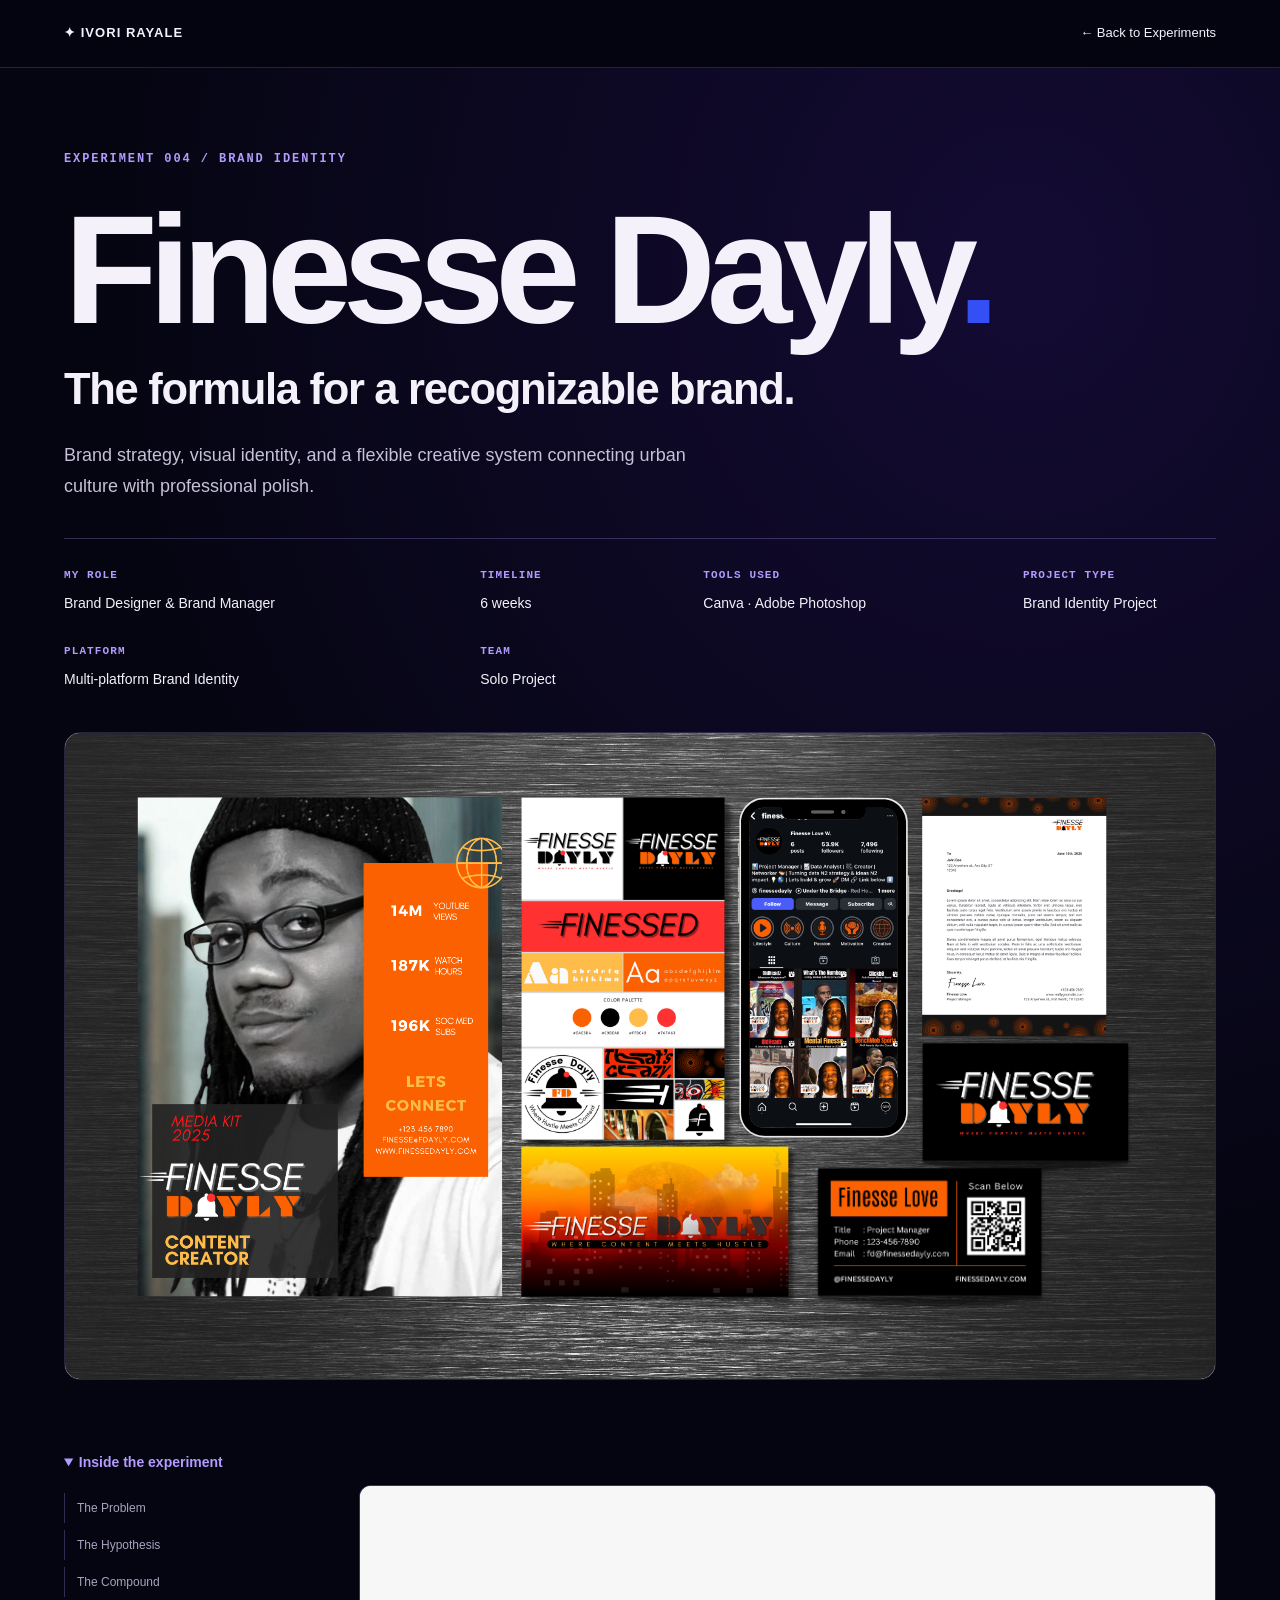
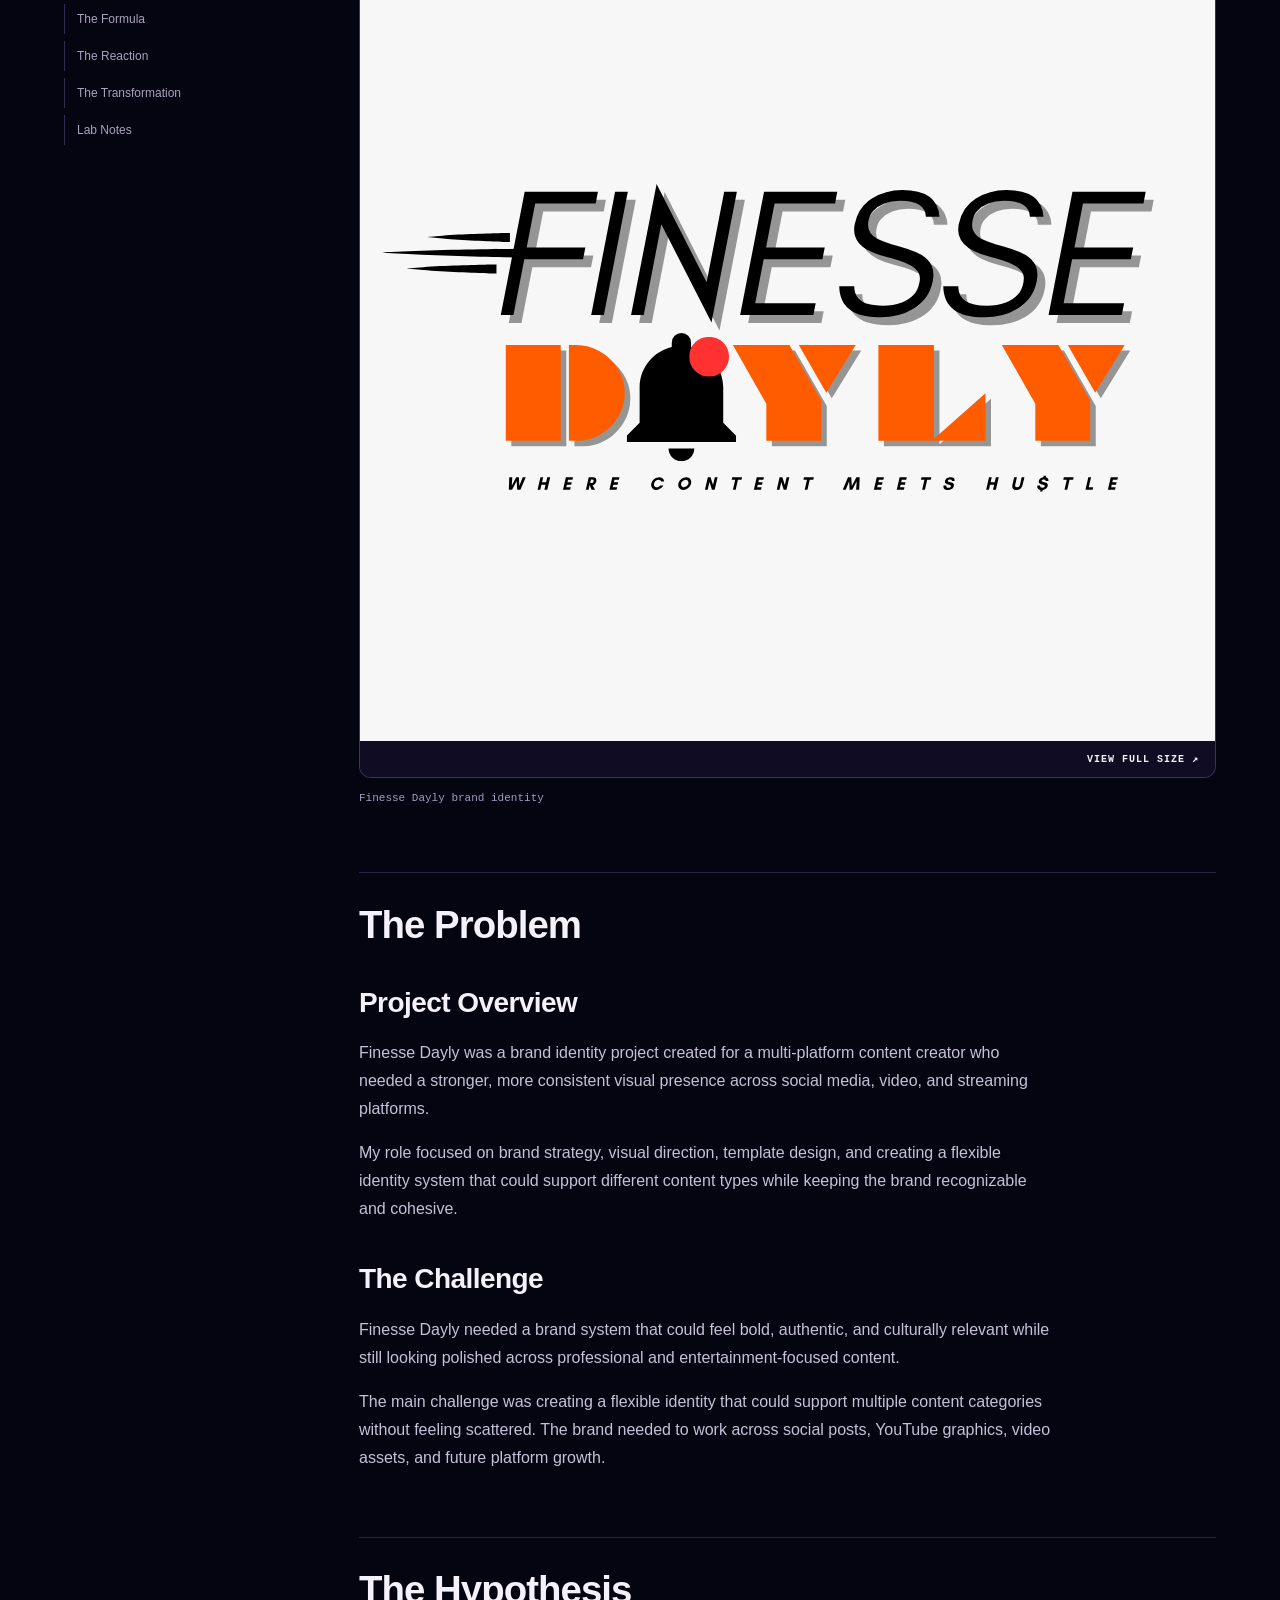
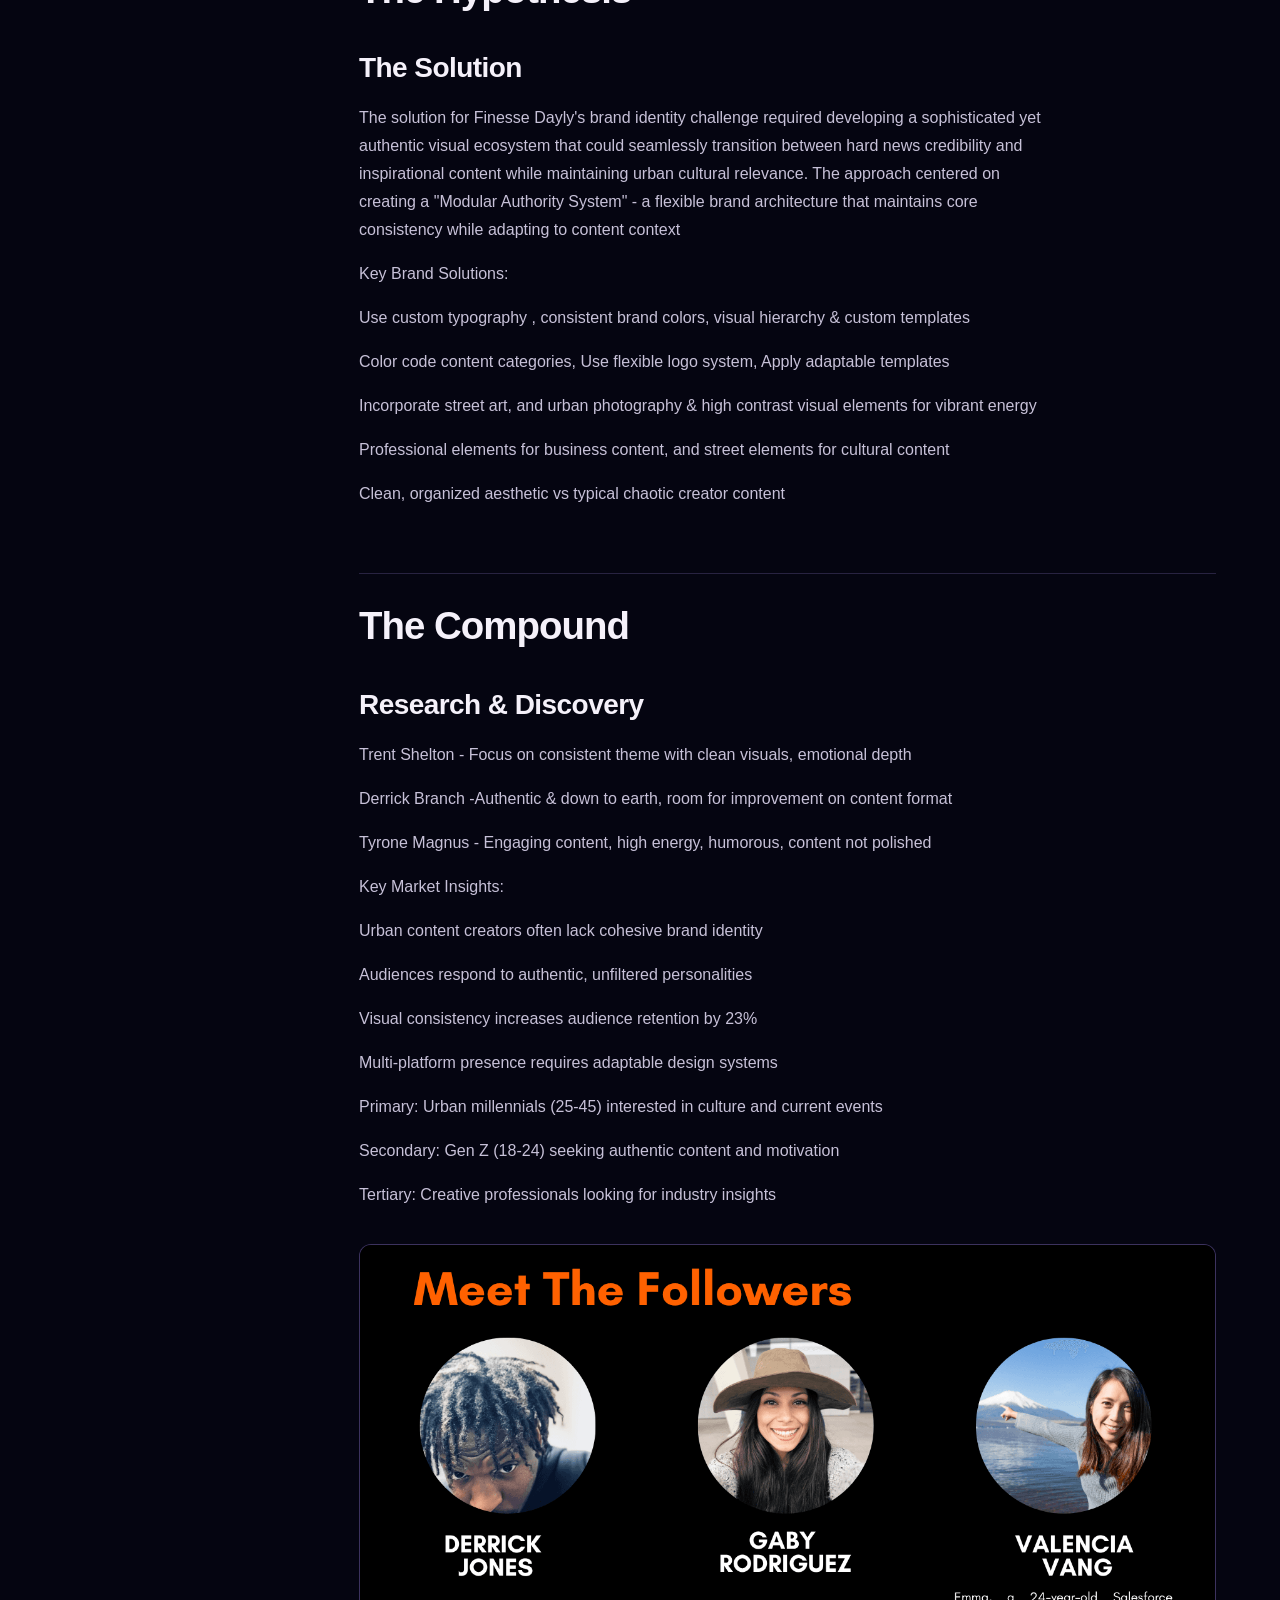
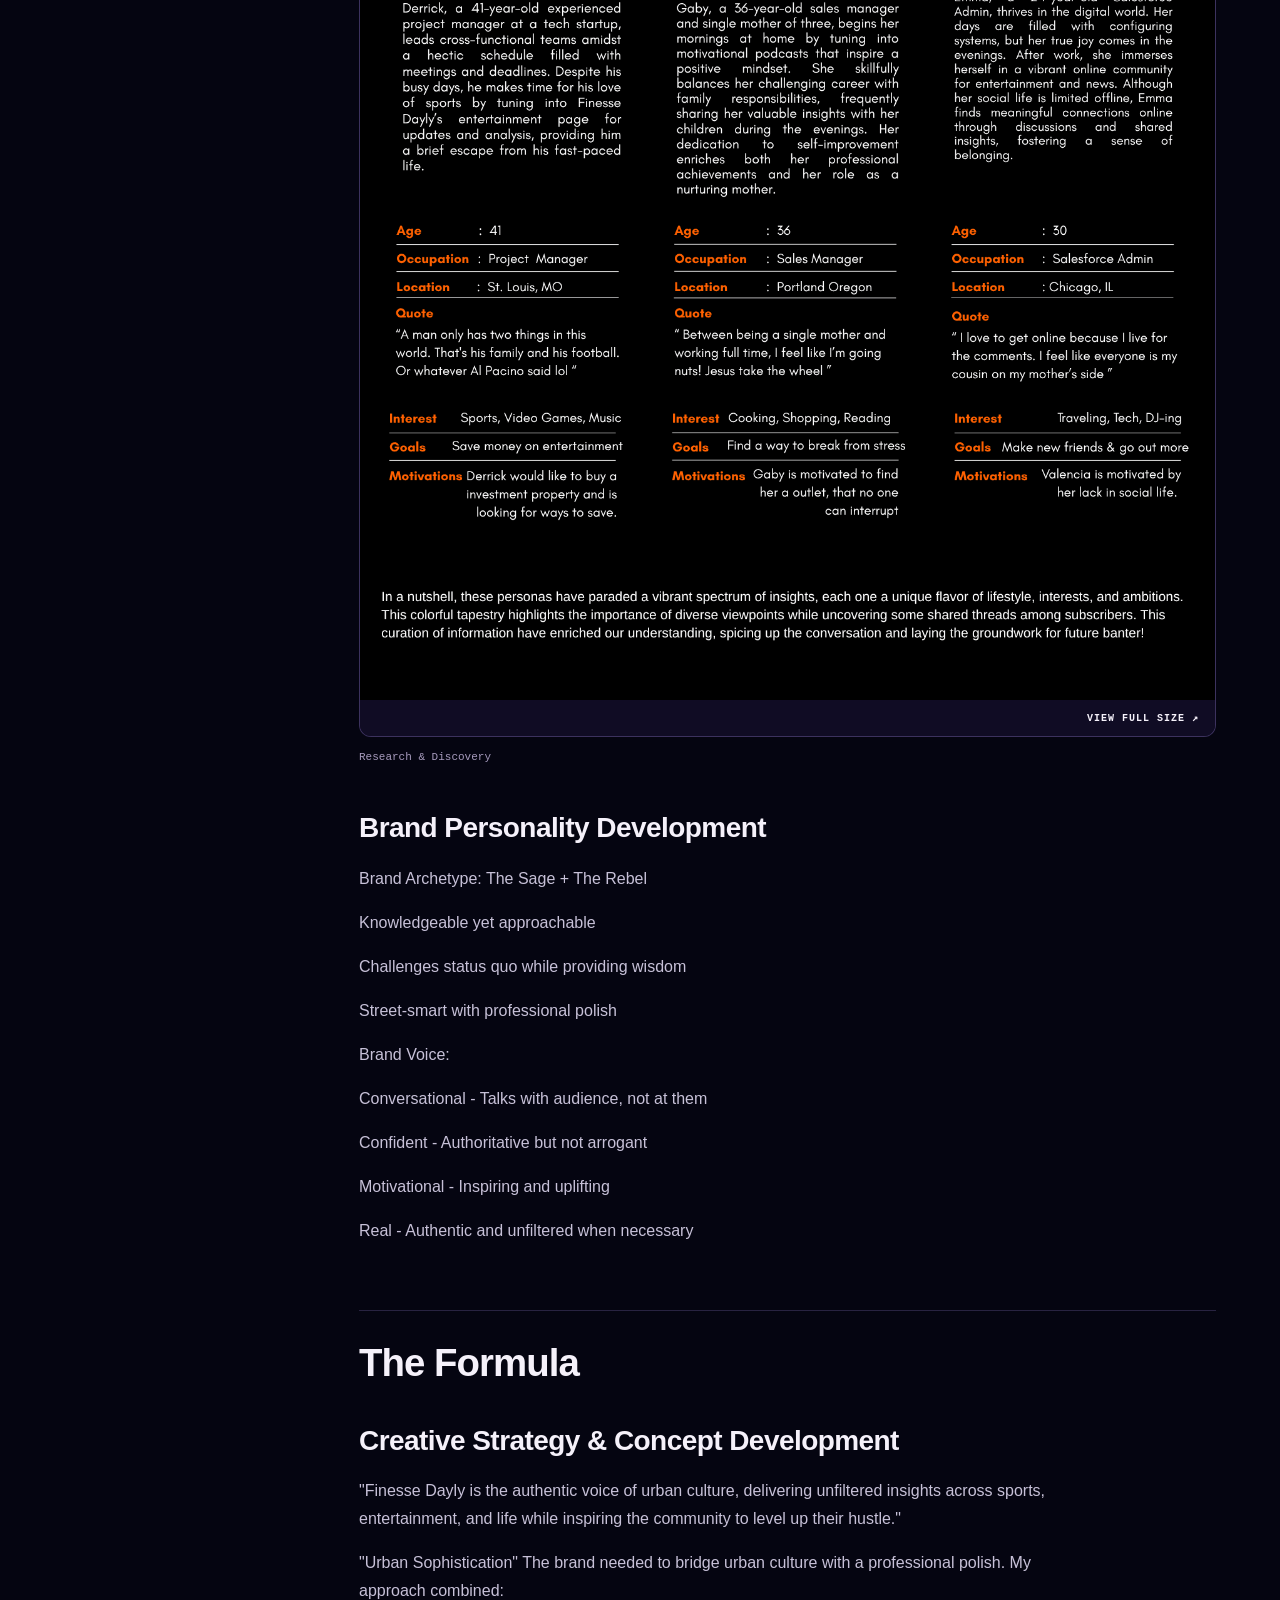
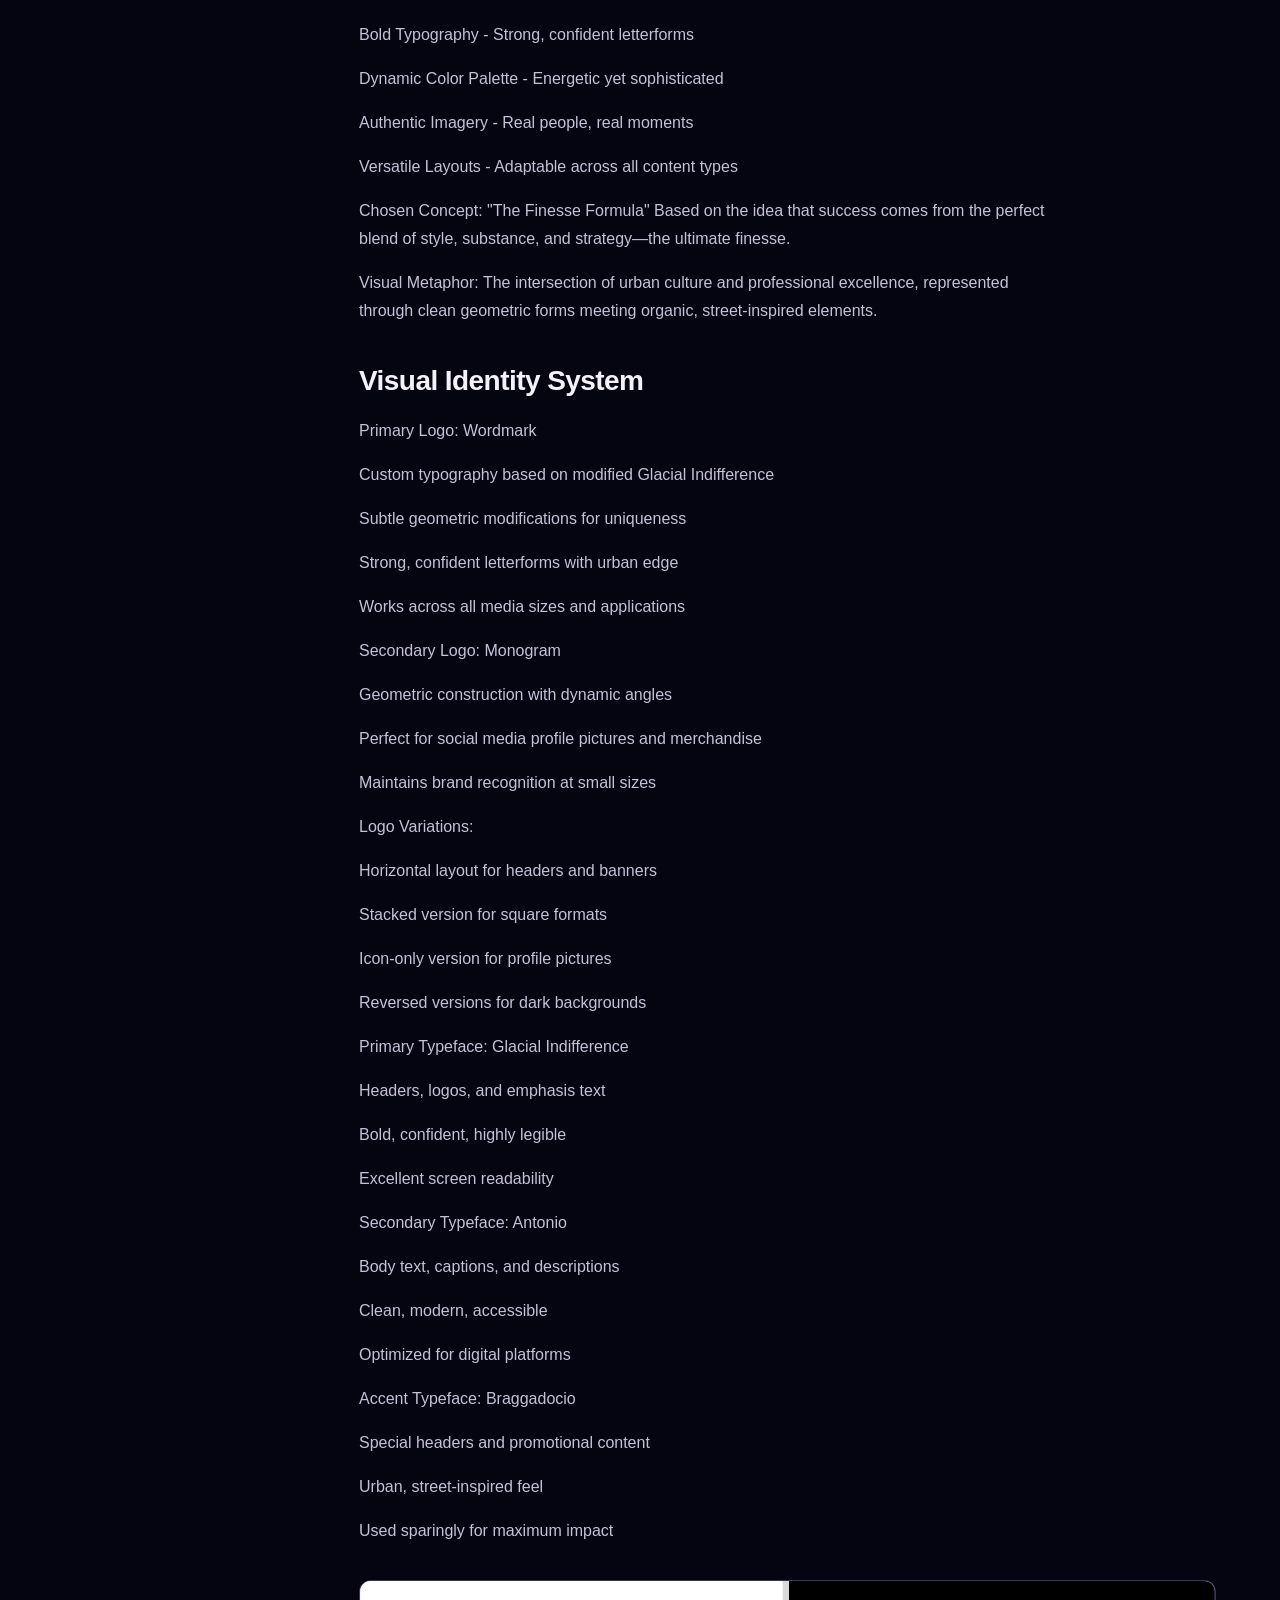
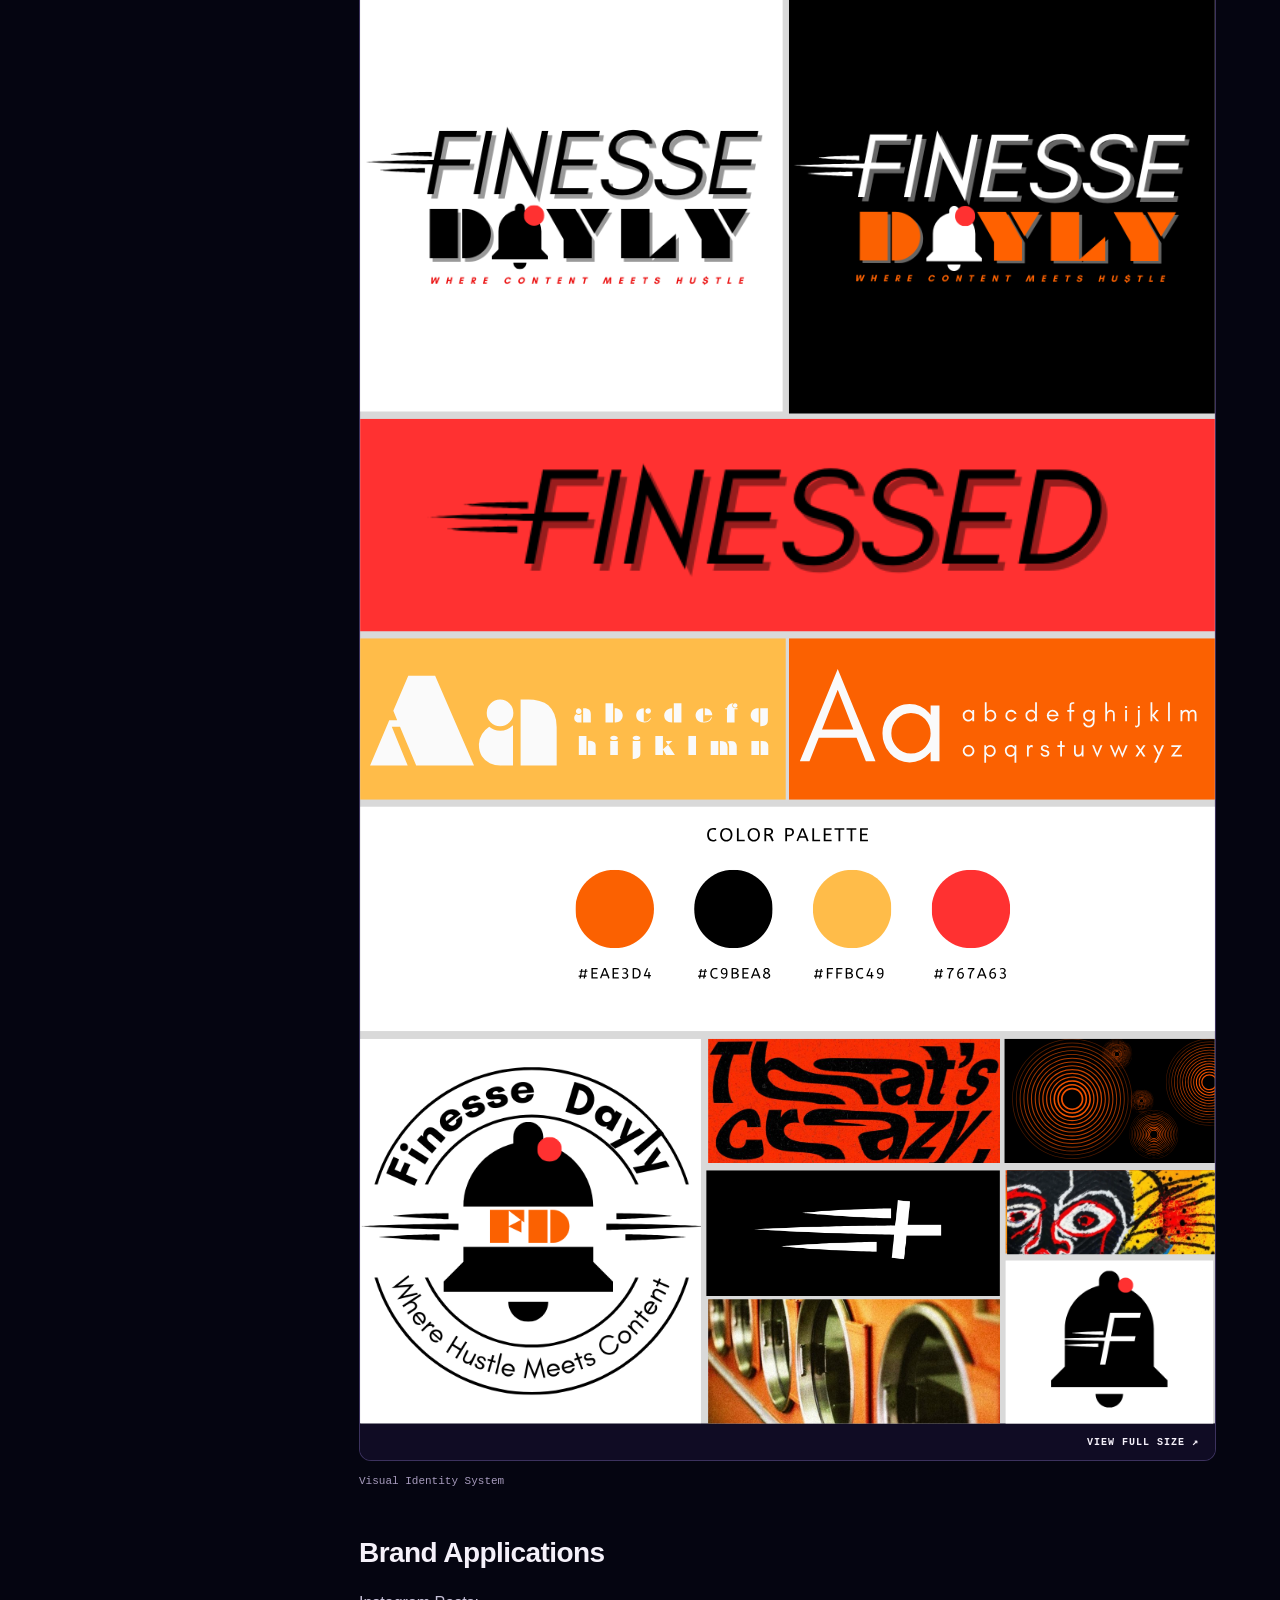
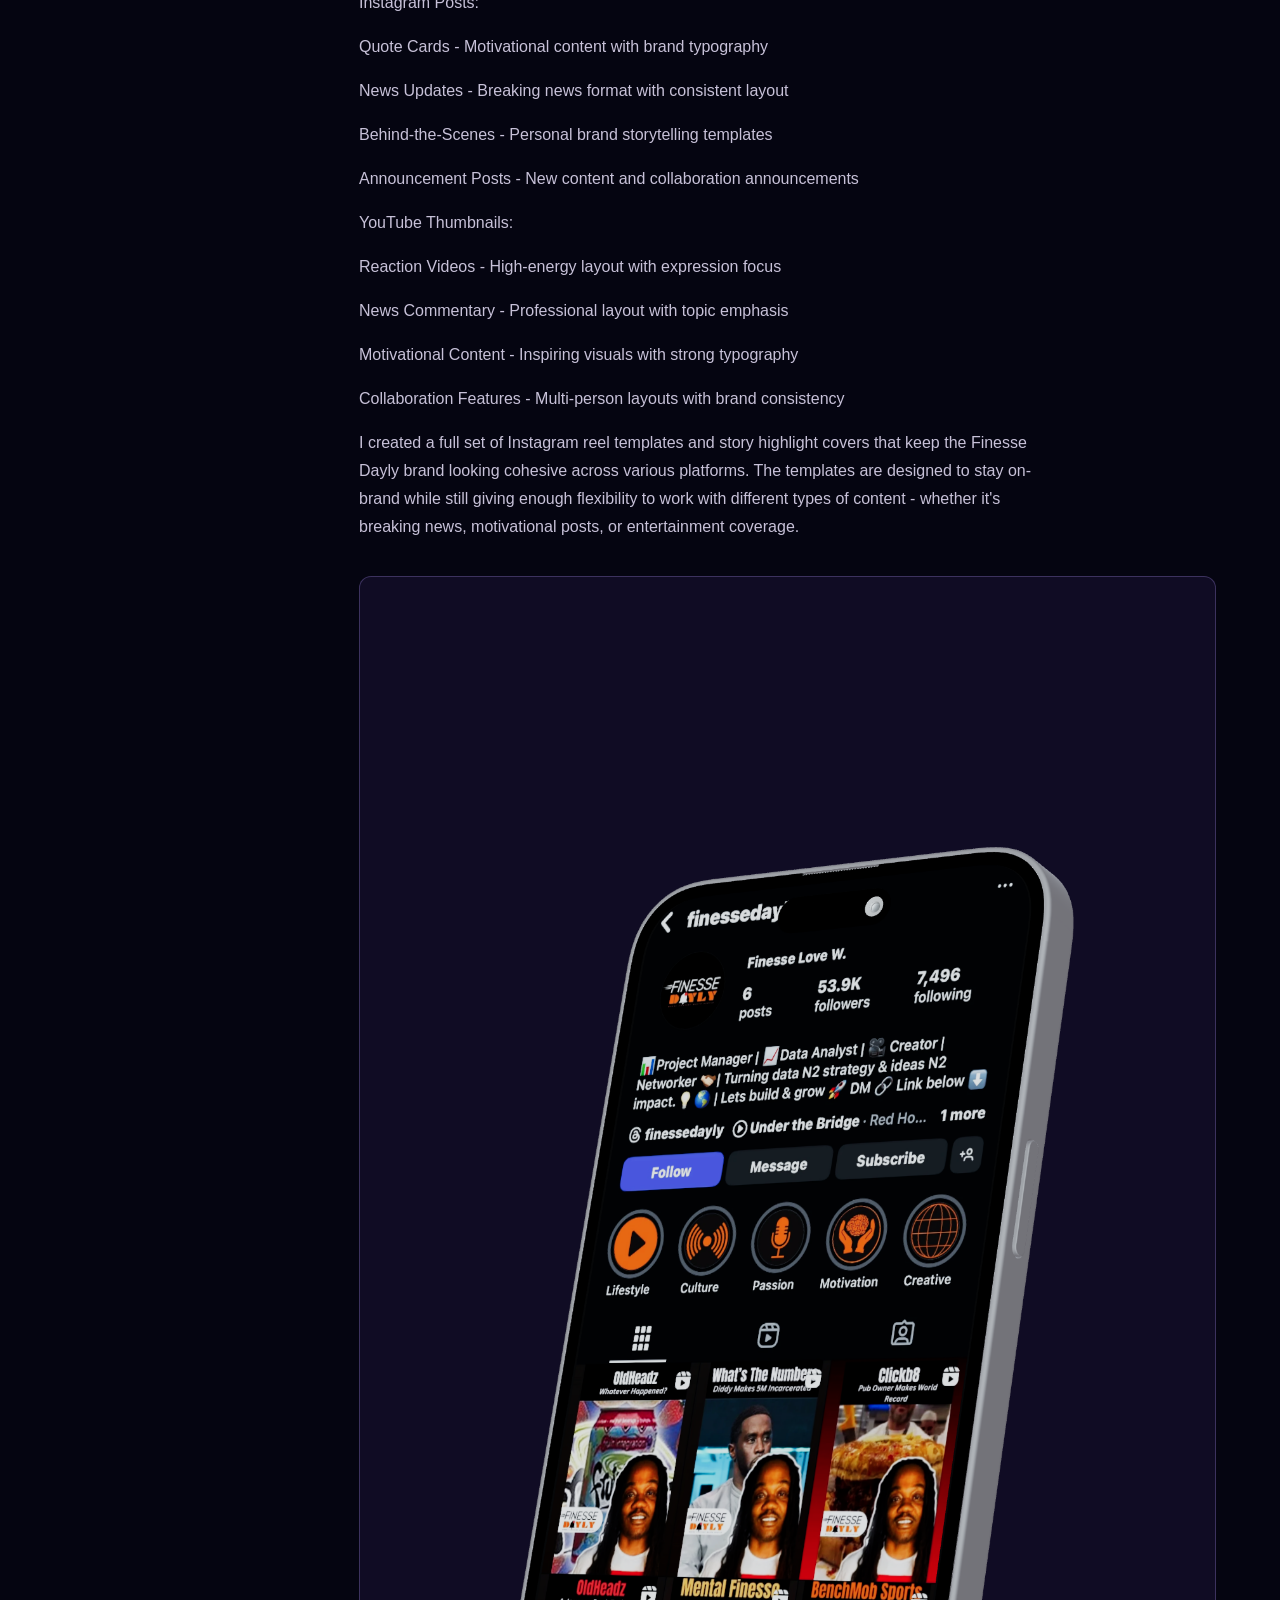
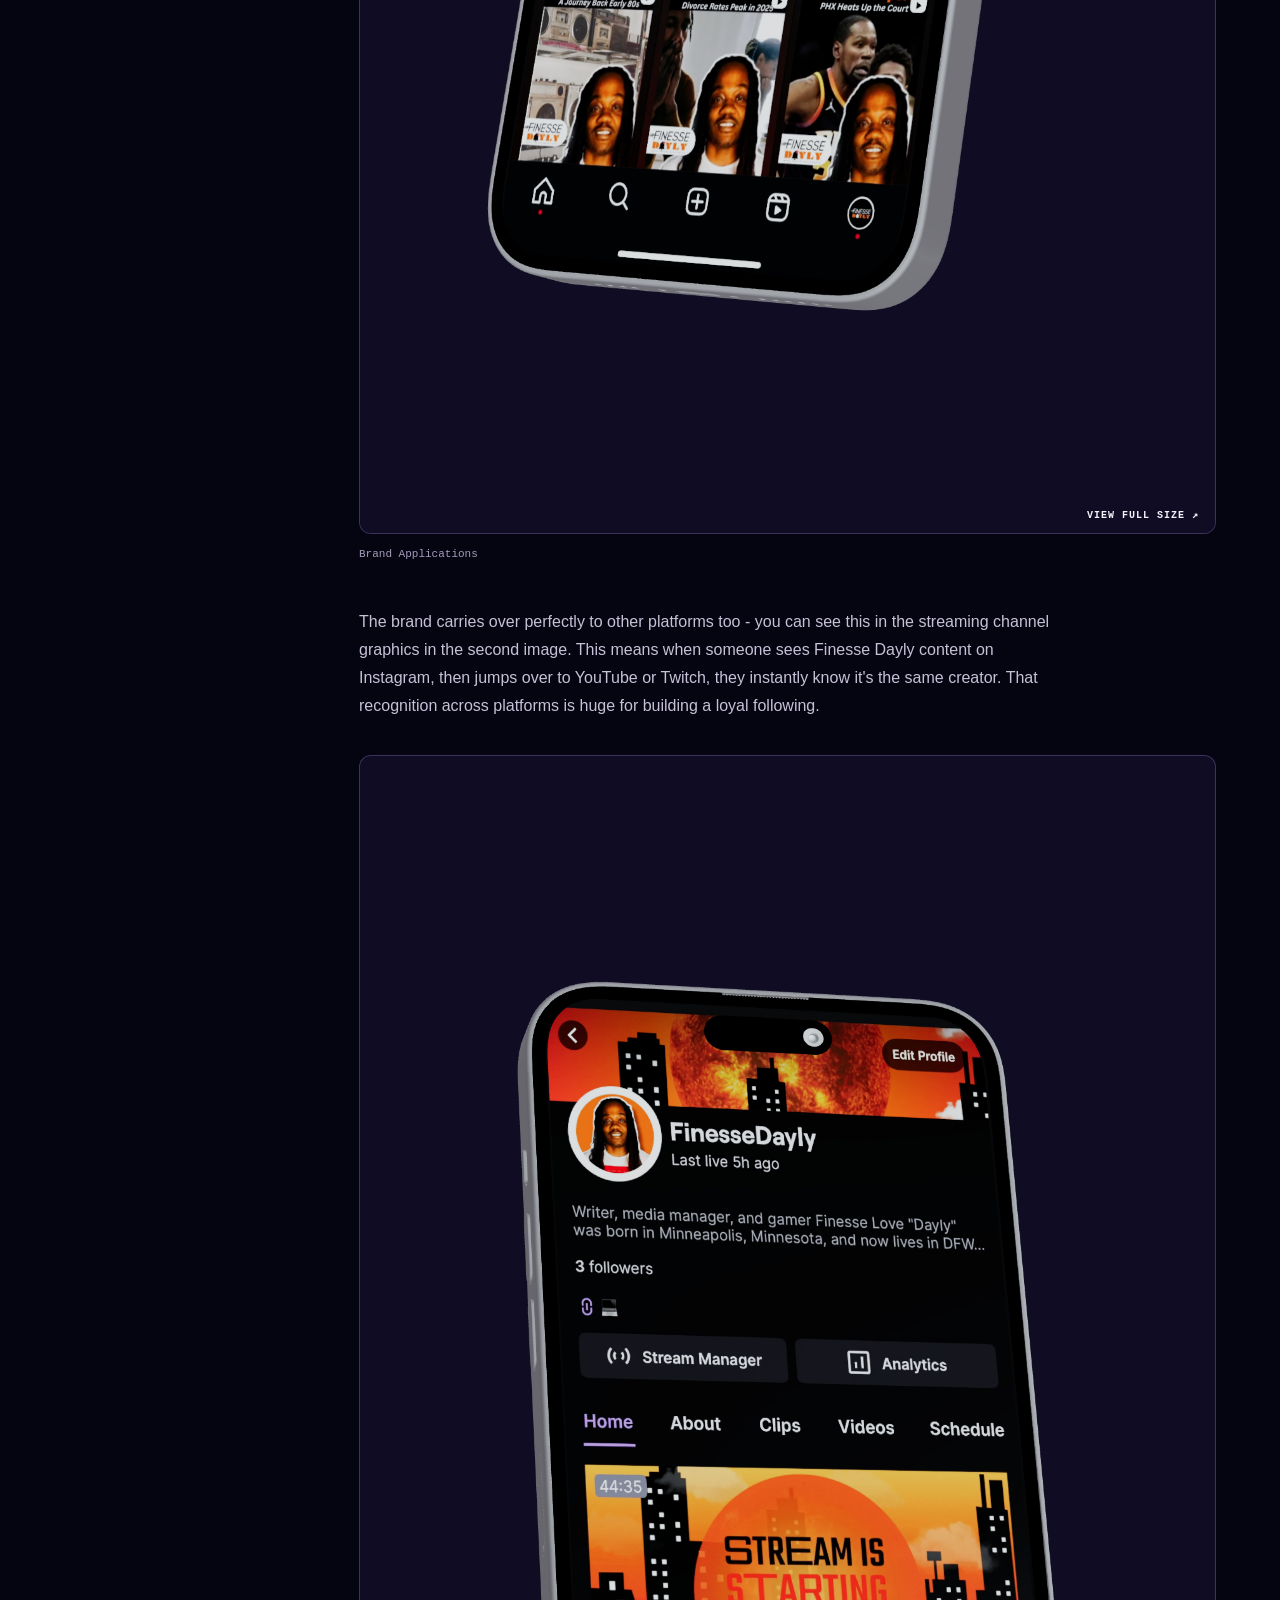
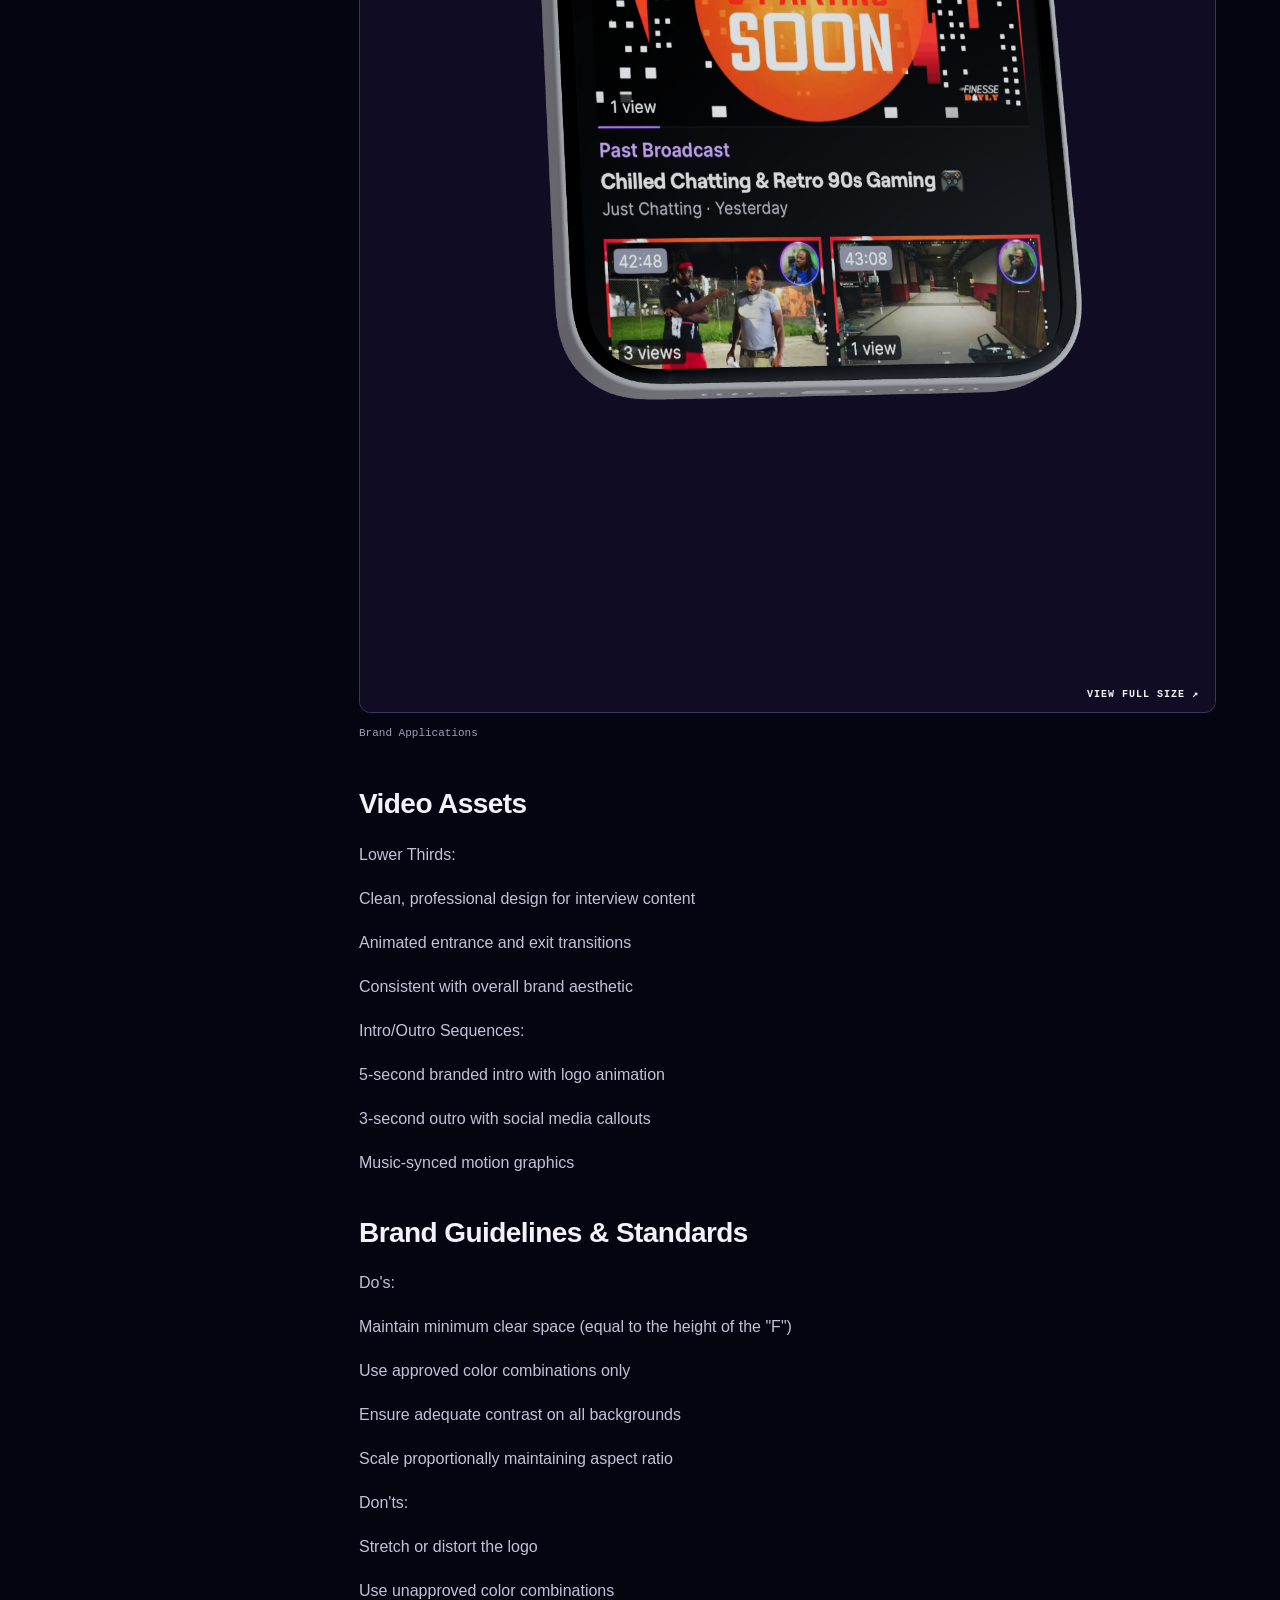
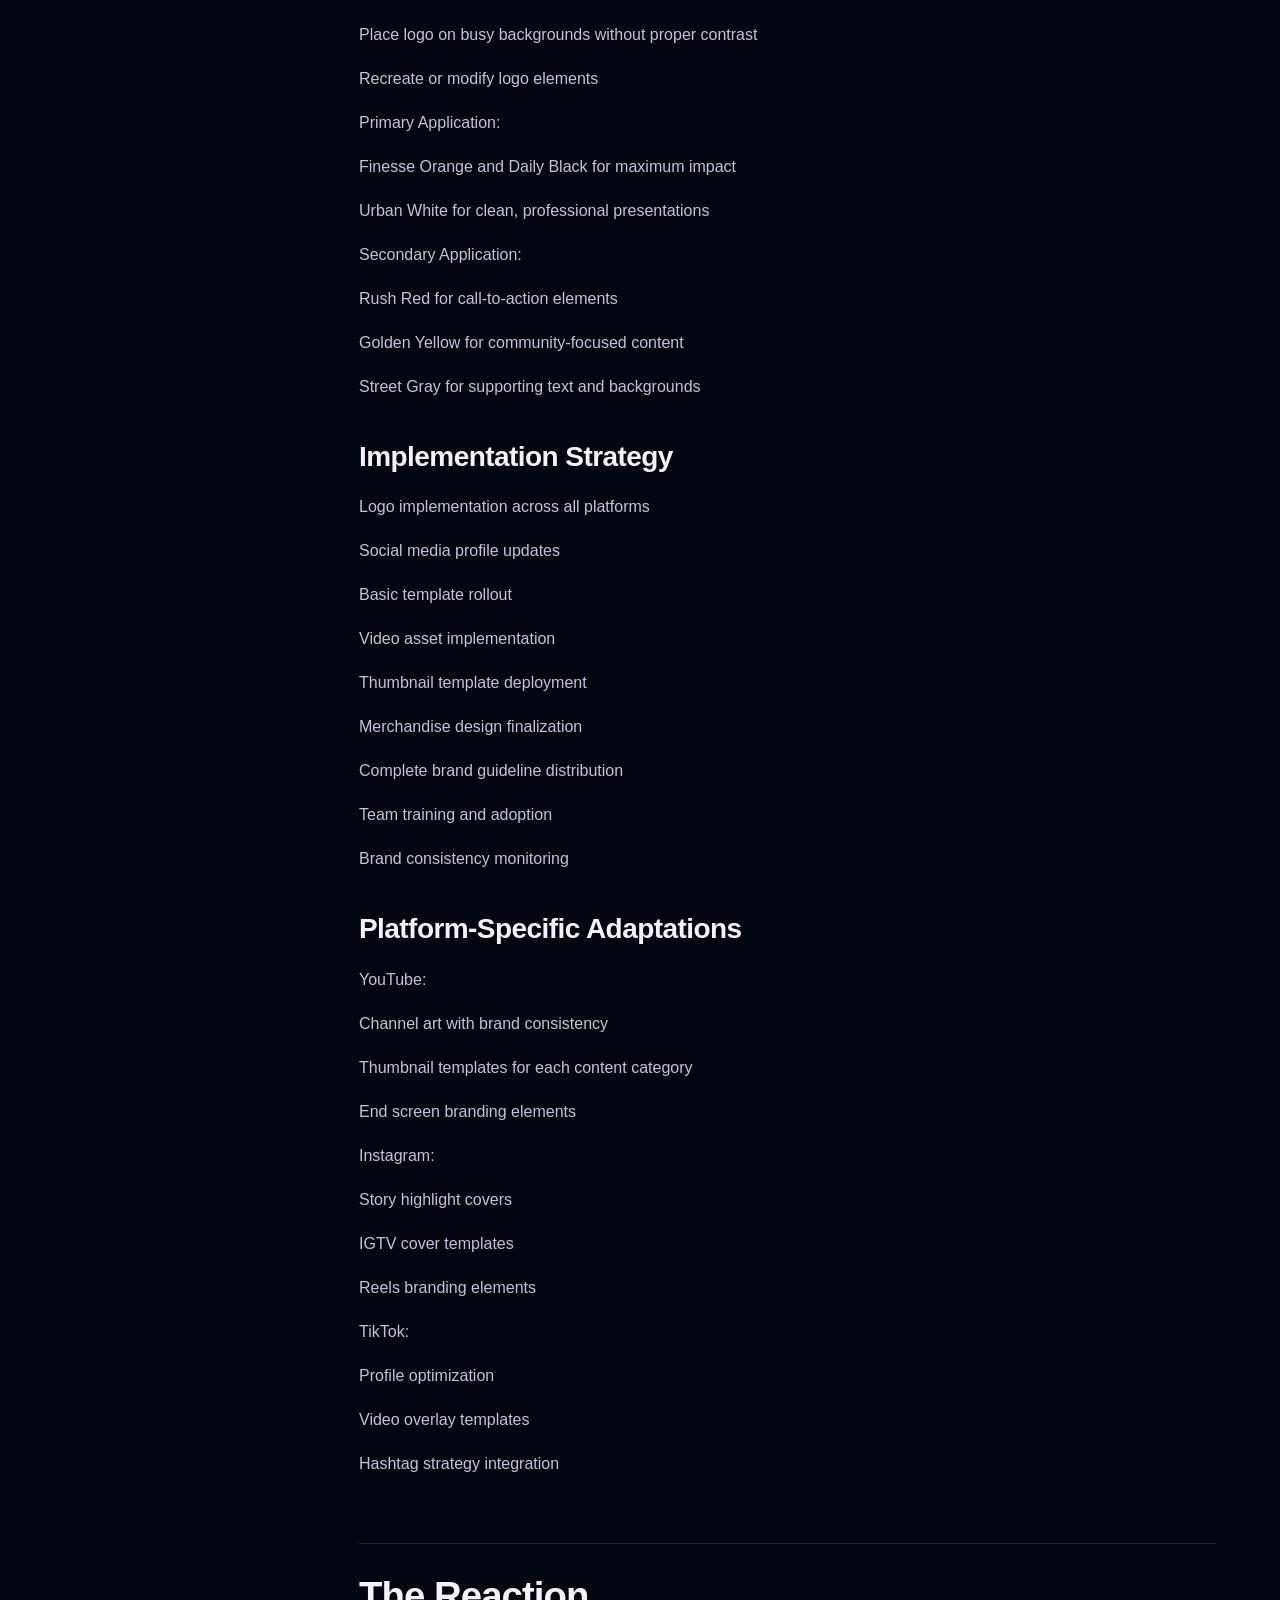
==== commit f2fac89f: "Standardize case study role timeline tools project type platform and team" ====
--- a/finesse-dayly.html
+++ b/finesse-dayly.html
@@ -1 +1 @@
-<!doctype html><html lang="en"><head><meta charset="utf-8"><meta name="viewport" content="width=device-width,initial-scale=1"><meta name="theme-color" content="#050511"><meta name="description" content="Finesse Dayly: a cohesive brand identity for a multi-platform content creator by Ivori Rayale."><title>Finesse Dayly — UX Alchemist / Ivori Rayale</title><link rel="stylesheet" href="case-study.css"><script src="case-study.js" defer></script></head><body><header class="case-header"><a class="brand" href="index.html">✦ IVORI RAYALE</a><a href="index.html#experiments">← Back to Experiments</a></header><main><section class="case-hero"><p class="eyebrow">EXPERIMENT 004 / BRAND IDENTITY</p><h1>Finesse Dayly<span>.</span></h1><p class="lead">The formula for a recognizable brand.</p><p class="intro">Brand strategy, visual identity, and a flexible creative system connecting urban culture with professional polish.</p><dl><div><dt>MY ROLE</dt><dd>Brand Designer &amp; Brand Manager</dd></div><div><dt>FOCUS</dt><dd>Multi-platform identity</dd></div><div><dt>DELIVERABLES</dt><dd>Logos · Templates · Brand Guidelines</dd></div><div><dt>CLIENT</dt><dd>Finesse Dayly</dd></div><div><dt>TEAM</dt><dd>Solo project</dd></div></dl><img class="cover" src="assets/finesse-dayly/00.svg" alt="Original Finesse Dayly brand identity cover" fetchpriority="high"></section><div class="case-layout"><aside><details open><summary>Inside the experiment</summary><nav aria-label="Case study sections"><a href="#the-problem">The Problem</a><a href="#the-hypothesis">The Hypothesis</a><a href="#the-compound">The Compound</a><a href="#the-formula">The Formula</a><a href="#the-reaction">The Reaction</a><a href="#the-transformation">The Transformation</a><a href="#lab-notes">Lab Notes</a></nav></details></aside><article class="case-content"><figure><button class="artifact" type="button" data-image="assets/finesse-dayly/01.svg" aria-label="Enlarge Finesse Dayly brand identity"><img src="assets/finesse-dayly/01.svg" alt="Finesse Dayly brand identity" loading="lazy"><span>VIEW FULL SIZE ↗</span></button><figcaption>Finesse Dayly brand identity</figcaption></figure><h2 id="the-problem">The Problem</h2><h3>Project Overview</h3><p>Finesse Dayly was a brand identity project created for a multi-platform content creator who needed a stronger, more consistent visual presence across social media, video, and streaming platforms.</p><p>My role focused on brand strategy, visual direction, template design, and creating a flexible identity system that could support different content types while keeping the brand recognizable and cohesive.</p><h3>The Challenge</h3><p>Finesse Dayly needed a brand system that could feel bold, authentic, and culturally relevant while still looking polished across professional and entertainment-focused content.</p><p>The main challenge was creating a flexible identity that could support multiple content categories without feeling scattered. The brand needed to work across social posts, YouTube graphics, video assets, and future platform growth.</p><h2 id="the-hypothesis">The Hypothesis</h2><h3>The Solution</h3><p>The solution for Finesse Dayly&#x27;s brand identity challenge required developing a sophisticated yet authentic visual ecosystem that could seamlessly transition between hard news credibility and inspirational content while maintaining urban cultural relevance. The approach centered on creating a &quot;Modular Authority System&quot; - a flexible brand architecture that maintains core consistency while adapting to content context</p><p>Key Brand Solutions:</p><p>Use custom typography , consistent brand colors, visual hierarchy &amp; custom templates</p><p>Color code content categories, Use flexible logo system, Apply adaptable templates</p><p>Incorporate street art, and urban photography &amp; high contrast visual elements for vibrant energy</p><p>Professional elements for business content, and street elements for cultural content</p><p>Clean, organized aesthetic vs typical chaotic creator content</p><h2 id="the-compound">The Compound</h2><h3>Research &amp; Discovery</h3><p>Trent Shelton - Focus on consistent theme with clean visuals, emotional depth</p><p>Derrick Branch -Authentic &amp; down to earth, room for improvement on content format</p><p>Tyrone Magnus - Engaging content, high energy, humorous, content not polished</p><p>Key Market Insights:</p><p>Urban content creators often lack cohesive brand identity</p><p>Audiences respond to authentic, unfiltered personalities</p><p>Visual consistency increases audience retention by 23%</p><p>Multi-platform presence requires adaptable design systems</p><p>Primary: Urban millennials (25-45) interested in culture and current events</p><p>Secondary: Gen Z (18-24) seeking authentic content and motivation</p><p>Tertiary: Creative professionals looking for industry insights</p><figure><button class="artifact" type="button" data-image="assets/finesse-dayly/04.png" aria-label="Enlarge Research &amp; Discovery"><img src="assets/finesse-dayly/04.png" alt="Research &amp; Discovery" loading="lazy"><span>VIEW FULL SIZE ↗</span></button><figcaption>Research &amp; Discovery</figcaption></figure><h3>Brand Personality Development</h3><p>Brand Archetype: The Sage + The Rebel</p><p>Knowledgeable yet approachable</p><p>Challenges status quo while providing wisdom</p><p>Street-smart with professional polish</p><p>Brand Voice:</p><p>Conversational - Talks with audience, not at them</p><p>Confident - Authoritative but not arrogant</p><p>Motivational - Inspiring and uplifting</p><p>Real - Authentic and unfiltered when necessary</p><h2 id="the-formula">The Formula</h2><h3>Creative Strategy &amp; Concept Development</h3><p>&quot;Finesse Dayly is the authentic voice of urban culture, delivering unfiltered insights across sports, entertainment, and life while inspiring the community to level up their hustle.&quot;</p><p>&quot;Urban Sophistication&quot; The brand needed to bridge urban culture with a professional polish. My approach combined:</p><p>Bold Typography - Strong, confident letterforms</p><p>Dynamic Color Palette - Energetic yet sophisticated</p><p>Authentic Imagery - Real people, real moments</p><p>Versatile Layouts - Adaptable across all content types</p><p>Chosen Concept: &quot;The Finesse Formula&quot; Based on the idea that success comes from the perfect blend of style, substance, and strategy—the ultimate finesse.</p><p>Visual Metaphor: The intersection of urban culture and professional excellence, represented through clean geometric forms meeting organic, street-inspired elements.</p><h3>Visual Identity System</h3><p>Primary Logo: Wordmark</p><p>Custom typography based on modified Glacial Indifference</p><p>Subtle geometric modifications for uniqueness</p><p>Strong, confident letterforms with urban edge</p><p>Works across all media sizes and applications</p><p>Secondary Logo: Monogram</p><p>Geometric construction with dynamic angles</p><p>Perfect for social media profile pictures and merchandise</p><p>Maintains brand recognition at small sizes</p><p>Logo Variations:</p><p>Horizontal layout for headers and banners</p><p>Stacked version for square formats</p><p>Icon-only version for profile pictures</p><p>Reversed versions for dark backgrounds</p><p>Primary Typeface: Glacial Indifference</p><p>Headers, logos, and emphasis text</p><p>Bold, confident, highly legible</p><p>Excellent screen readability</p><p>Secondary Typeface: Antonio</p><p>Body text, captions, and descriptions</p><p>Clean, modern, accessible</p><p>Optimized for digital platforms</p><p>Accent Typeface: Braggadocio</p><p>Special headers and promotional content</p><p>Urban, street-inspired feel</p><p>Used sparingly for maximum impact</p><figure><button class="artifact" type="button" data-image="assets/finesse-dayly/05.svg" aria-label="Enlarge Visual Identity System"><img src="assets/finesse-dayly/05.svg" alt="Visual Identity System" loading="lazy"><span>VIEW FULL SIZE ↗</span></button><figcaption>Visual Identity System</figcaption></figure><h3>Brand Applications</h3><p>Instagram Posts:</p><p>Quote Cards - Motivational content with brand typography</p><p>News Updates - Breaking news format with consistent layout</p><p>Behind-the-Scenes - Personal brand storytelling templates</p><p>Announcement Posts - New content and collaboration announcements</p><p>YouTube Thumbnails:</p><p>Reaction Videos - High-energy layout with expression focus</p><p>News Commentary - Professional layout with topic emphasis</p><p>Motivational Content - Inspiring visuals with strong typography</p><p>Collaboration Features - Multi-person layouts with brand consistency</p><p>I created a full set of Instagram reel templates and story highlight covers that keep the Finesse Dayly brand looking cohesive across various platforms. The templates are designed to stay on-brand while still giving enough flexibility to work with different types of content - whether it&#x27;s breaking news, motivational posts, or entertainment coverage.</p><figure><button class="artifact" type="button" data-image="assets/finesse-dayly/02.svg" aria-label="Enlarge Brand Applications"><img src="assets/finesse-dayly/02.svg" alt="Brand Applications" loading="lazy"><span>VIEW FULL SIZE ↗</span></button><figcaption>Brand Applications</figcaption></figure><p>The brand carries over perfectly to other platforms too - you can see this in the streaming channel graphics in the second image. This means when someone sees Finesse Dayly content on Instagram, then jumps over to YouTube or Twitch, they instantly know it&#x27;s the same creator. That recognition across platforms is huge for building a loyal following.</p><figure><button class="artifact" type="button" data-image="assets/finesse-dayly/03.svg" aria-label="Enlarge Brand Applications"><img src="assets/finesse-dayly/03.svg" alt="Brand Applications" loading="lazy"><span>VIEW FULL SIZE ↗</span></button><figcaption>Brand Applications</figcaption></figure><h3>Video Assets</h3><p>Lower Thirds:</p><p>Clean, professional design for interview content</p><p>Animated entrance and exit transitions</p><p>Consistent with overall brand aesthetic</p><p>Intro/Outro Sequences:</p><p>5-second branded intro with logo animation</p><p>3-second outro with social media callouts</p><p>Music-synced motion graphics</p><h3>Brand Guidelines &amp; Standards</h3><p>Do&#x27;s:</p><p>Maintain minimum clear space (equal to the height of the &quot;F&quot;)</p><p>Use approved color combinations only</p><p>Ensure adequate contrast on all backgrounds</p><p>Scale proportionally maintaining aspect ratio</p><p>Don&#x27;ts:</p><p>Stretch or distort the logo</p><p>Use unapproved color combinations</p><p>Place logo on busy backgrounds without proper contrast</p><p>Recreate or modify logo elements</p><p>Primary Application:</p><p>Finesse Orange and Daily Black for maximum impact</p><p>Urban White for clean, professional presentations</p><p>Secondary Application:</p><p>Rush Red for call-to-action elements</p><p>Golden Yellow for community-focused content</p><p>Street Gray for supporting text and backgrounds</p><h3>Implementation Strategy</h3><p>Logo implementation across all platforms</p><p>Social media profile updates</p><p>Basic template rollout</p><p>Video asset implementation</p><p>Thumbnail template deployment</p><p>Merchandise design finalization</p><p>Complete brand guideline distribution</p><p>Team training and adoption</p><p>Brand consistency monitoring</p><h3>Platform-Specific Adaptations</h3><p>YouTube:</p><p>Channel art with brand consistency</p><p>Thumbnail templates for each content category</p><p>End screen branding elements</p><p>Instagram:</p><p>Story highlight covers</p><p>IGTV cover templates</p><p>Reels branding elements</p><p>TikTok:</p><p>Profile optimization</p><p>Video overlay templates</p><p>Hashtag strategy integration</p><h2 id="the-reaction">The Reaction</h2><p>I explored a few different directions for the YouTube cover before landing on the final design. The first version below was my take on Brutalism - bold, loud, and full of energy. But honestly, I realized that&#x27;s what most content creators are already doing.</p><p>Since he&#x27;s also a Project Manager, I wanted something that felt more polished and professional while still keeping that energy. It needed to show both sides of his brand - the creative content creator and the business-minded project manager.</p><figure><button class="artifact" type="button" data-image="assets/finesse-dayly/06.png" aria-label="Enlarge Finesse Dayly brand identity"><img src="assets/finesse-dayly/06.png" alt="Finesse Dayly brand identity" loading="lazy"><span>VIEW FULL SIZE ↗</span></button><figcaption>Finesse Dayly brand identity</figcaption></figure><p>The second design here was my attempt to keep that same energy but dial it back a bit. I stripped out all the topic-specific imagery because I didn&#x27;t want to box him into just sports or entertainment - he needed the freedom to talk about whatever was on his mind.</p><p>This version had plenty of movement and visual interest, but something still felt off. It wasn&#x27;t quite hitting the mark I was aiming for, so I decided to keep pushing and try something completely different</p><figure><button class="artifact" type="button" data-image="assets/finesse-dayly/07.png" aria-label="Enlarge Finesse Dayly brand identity"><img src="assets/finesse-dayly/07.png" alt="Finesse Dayly brand identity" loading="lazy"><span>VIEW FULL SIZE ↗</span></button><figcaption>Finesse Dayly brand identity</figcaption></figure><p>For the final design, I went back to the brand structure I&#x27;d established earlier. I created a city skyline backdrop that incorporates all the Finesse Dayly brand colors, and this one just clicked. It perfectly captures that mix of urban culture and young professional energy I was going for - much more cohesive than my previous attempts</p><figure><button class="artifact" type="button" data-image="assets/finesse-dayly/08.svg" aria-label="Enlarge Finesse Dayly brand identity"><img src="assets/finesse-dayly/08.svg" alt="Finesse Dayly brand identity" loading="lazy"><span>VIEW FULL SIZE ↗</span></button><figcaption>Finesse Dayly brand identity</figcaption></figure><h2 id="the-transformation">The Transformation</h2><h3>Results &amp; Impact</h3><p>Finesse Dayly was a brand identity and creative strategy project focused on building a more cohesive, recognizable, and flexible visual system across digital platforms.</p><p>The final brand kit included a logo system, typography direction, color palette, social media templates, YouTube graphics, video assets, and usage guidelines. Together, these deliverables created a stronger foundation for consistent content creation across Instagram, YouTube, TikTok, and future brand extensions.</p><p>Created a cohesive identity system for a multi-platform content creator</p><p>Developed flexible templates for news, entertainment, motivational, and business content</p><p>Improved visual consistency across social media, video, and streaming assets</p><p>Established brand guidelines to support future content creation and platform growth</p><p>Balanced urban cultural relevance with a more polished, professional presentation</p><figure><button class="artifact" type="button" data-image="assets/finesse-dayly/09.svg" aria-label="Enlarge Results &amp; Impact"><img src="assets/finesse-dayly/09.svg" alt="Results &amp; Impact" loading="lazy"><span>VIEW FULL SIZE ↗</span></button><figcaption>Results &amp; Impact</figcaption></figure><figure><button class="artifact" type="button" data-image="assets/finesse-dayly/10.svg" aria-label="Enlarge Results &amp; Impact"><img src="assets/finesse-dayly/10.svg" alt="Results &amp; Impact" loading="lazy"><span>VIEW FULL SIZE ↗</span></button><figcaption>Results &amp; Impact</figcaption></figure><h2 id="lab-notes">Lab Notes</h2><h3>Primary Growth Challenges</h3><p>Expanding Beyond Traditional Boundaries The fundamental challenge I faced was stretching beyond the familiar territory of UX/UI into the comprehensive ecosystem of business building. This wasn&#x27;t just about designing interfaces anymore—I was architecting the entire foundation of a brand from inception to execution. This expansion required me to develop new competencies while maintaining my design expertise.</p><p>The Convergence of Content and Design A particularly demanding aspect was navigating the UI of content creation within the branding context. This challenge pushed me to think beyond static design elements and consider how content flows, evolves, and maintains consistency across multiple touchpoints. I wasn&#x27;t just creating visuals; I was establishing a living, breathing brand system.</p><p>Managing Creative Complexity The sheer scope of coordinating brand voice, imagery, interfaces, and brand guidelines simultaneously presented a formidable creative challenge. Each element needed to harmonize while serving its distinct purpose—requiring me to balance artistic vision with systematic thinking.</p><h3>Project Management as the Critical Catalyst</h3><p>Orchestrating Multiple Workstreams</p><p>Project management became my essential framework for navigating this complexity. I discovered that creating cohesive brand rules wasn&#x27;t just about design decisions—it demanded structured planning, timeline coordination, and resource allocation. This role forced me to think strategically about dependencies between brand elements and how changes in one area rippled through the entire system.</p><p>Intention as a Management Tool</p><p>My emphasis on intention reveals a sophisticated understanding of project management. Every design decision, content piece, and brand guideline needed purposeful justification. This intentionality became my north star for prioritizing tasks, making trade-offs, and ensuring all elements aligned with the overarching brand vision.</p><p>Consistency Through Systems Thinking</p><p>The project management challenge of maintaining consistency across diverse deliverables pushed me to develop robust documentation and governance processes. I learned that consistency isn&#x27;t achieved through repetition alone, but through creating scalable systems and clear guidelines that others could follow—a core project management competency.</p><p>End-to-End Ownership</p><p>Perhaps most significantly, this project challenged me to own the entire lifecycle—from strategic conception through tactical execution. This holistic responsibility meant managing not just timelines and deliverables, but stakeholder expectations, quality standards, and the delicate balance between creative exploration and practical constraints.</p><p>This experience transformed me from a specialist focused on specific design outputs to a strategic thinker capable of orchestrating complex, multi-faceted brand initiatives. The project management skills I developed—particularly around maintaining intention and consistency across diverse workstreams—now position me as someone who can bridge the gap between creative vision and business execution.</p><h3>Lessons Learned &amp; Evolution</h3><p>Authenticity Balance: The biggest challenge was maintaining street credibility while elevating professionalism. The solution was keeping the core personality intact while refining the visual presentation.</p><p>Versatility Requirements: Urban content creators need extremely flexible brand systems due to diverse content types. My modular approach allowed for consistent branding across various formats.</p><p>Community Connection: The urban audience values authenticity over perfection. Strategic imperfections and personality-driven elements were crucial for acceptance.</p><h3>Future Brand Evolution</h3><p>Planned Expansions:</p><p>Podcast Branding - Audio-specific brand applications</p><p>Live Event Graphics - Speaking engagement and appearance materials</p><p>Digital Products - Course and consultation branding</p><p>Team Expansion - Sub-brand development for team members</p><p>Long-term Vision: Positioning Finesse Dayly as a media brand rather than just a content creator, with potential for:</p><p>Network expansion opportunities</p><p>Licensing and merchandising growth</p><p>Speaking and consulting revenue streams</p><p>Community platform development</p><p>The Finesse Dayly brand identity successfully bridges the gap between urban authenticity and professional credibility. By creating a flexible, modular system that adapts to various content types while maintaining consistency, I established a strong foundation for long-term brand growth.</p><p>The project demonstrated that effective branding for content creators requires deep understanding of both the creator&#x27;s personality and their audience&#x27;s expectations. The resulting brand system not only improved recognition and engagement but also positioned Finesse Dayly for expanded opportunities in the media landscape.</p><p>Key Success Factors:</p><p>Authentic representation of creator personality</p><p>Flexible system accommodating diverse content</p><p>Strong visual hierarchy and consistency</p><p>Community-focused approach to brand development</p><p>Strategic positioning for future growth</p><p>This comprehensive rebrand transformed Finesse Dayly from a content creator into a recognizable media brand, proving that thoughtful design strategy can elevate personal brands to professional media company status while maintaining authentic community connections.</p><p>The Finesse Dayly brand identity represents the successful fusion of urban culture and professional excellence, creating a distinctive voice in the crowded content creator landscape.</p><div class="case-end"><p>END OF EXPERIMENT / 004</p><a class="case-cta" href="index.html#experiments">← Return to Experiments</a></div></article></div></main><footer>IVORI RAYALE · THE SCIENCE OF A BETTER EXPERIENCE.</footer><dialog class="image-viewer" aria-label="Design artifact full-size view"><div class="viewer-tools"><a class="original-image" target="_blank" rel="noopener">Open original ↗</a><button class="close-viewer" type="button" aria-label="Close image">Close ×</button></div><img alt=""><p></p></dialog></body></html>+<!doctype html><html lang="en"><head><meta charset="utf-8"><meta name="viewport" content="width=device-width,initial-scale=1"><meta name="theme-color" content="#050511"><meta name="description" content="Finesse Dayly: a cohesive brand identity for a multi-platform content creator by Ivori Rayale."><title>Finesse Dayly — UX Alchemist / Ivori Rayale</title><link rel="stylesheet" href="case-study.css"><script src="case-study.js" defer></script></head><body><header class="case-header"><a class="brand" href="index.html">✦ IVORI RAYALE</a><a href="index.html#experiments">← Back to Experiments</a></header><main><section class="case-hero"><p class="eyebrow">EXPERIMENT 004 / BRAND IDENTITY</p><h1>Finesse Dayly<span>.</span></h1><p class="lead">The formula for a recognizable brand.</p><p class="intro">Brand strategy, visual identity, and a flexible creative system connecting urban culture with professional polish.</p><dl class="project-snapshot" aria-label="Project snapshot"><div><dt>MY ROLE</dt><dd>Brand Designer &amp; Brand Manager</dd></div><div><dt>TIMELINE</dt><dd>6 weeks</dd></div><div><dt>TOOLS USED</dt><dd>Canva · Adobe Photoshop</dd></div><div><dt>PROJECT TYPE</dt><dd>Brand Identity Project</dd></div><div><dt>PLATFORM</dt><dd>Multi-platform Brand Identity</dd></div><div><dt>TEAM</dt><dd>Solo Project</dd></div></dl><img class="cover" src="assets/finesse-dayly/00.svg" alt="Original Finesse Dayly brand identity cover" fetchpriority="high"></section><div class="case-layout"><aside><details open><summary>Inside the experiment</summary><nav aria-label="Case study sections"><a href="#the-problem">The Problem</a><a href="#the-hypothesis">The Hypothesis</a><a href="#the-compound">The Compound</a><a href="#the-formula">The Formula</a><a href="#the-reaction">The Reaction</a><a href="#the-transformation">The Transformation</a><a href="#lab-notes">Lab Notes</a></nav></details></aside><article class="case-content"><figure><button class="artifact" type="button" data-image="assets/finesse-dayly/01.svg" aria-label="Enlarge Finesse Dayly brand identity"><img src="assets/finesse-dayly/01.svg" alt="Finesse Dayly brand identity" loading="lazy"><span>VIEW FULL SIZE ↗</span></button><figcaption>Finesse Dayly brand identity</figcaption></figure><h2 id="the-problem">The Problem</h2><h3>Project Overview</h3><p>Finesse Dayly was a brand identity project created for a multi-platform content creator who needed a stronger, more consistent visual presence across social media, video, and streaming platforms.</p><p>My role focused on brand strategy, visual direction, template design, and creating a flexible identity system that could support different content types while keeping the brand recognizable and cohesive.</p><h3>The Challenge</h3><p>Finesse Dayly needed a brand system that could feel bold, authentic, and culturally relevant while still looking polished across professional and entertainment-focused content.</p><p>The main challenge was creating a flexible identity that could support multiple content categories without feeling scattered. The brand needed to work across social posts, YouTube graphics, video assets, and future platform growth.</p><h2 id="the-hypothesis">The Hypothesis</h2><h3>The Solution</h3><p>The solution for Finesse Dayly&#x27;s brand identity challenge required developing a sophisticated yet authentic visual ecosystem that could seamlessly transition between hard news credibility and inspirational content while maintaining urban cultural relevance. The approach centered on creating a &quot;Modular Authority System&quot; - a flexible brand architecture that maintains core consistency while adapting to content context</p><p>Key Brand Solutions:</p><p>Use custom typography , consistent brand colors, visual hierarchy &amp; custom templates</p><p>Color code content categories, Use flexible logo system, Apply adaptable templates</p><p>Incorporate street art, and urban photography &amp; high contrast visual elements for vibrant energy</p><p>Professional elements for business content, and street elements for cultural content</p><p>Clean, organized aesthetic vs typical chaotic creator content</p><h2 id="the-compound">The Compound</h2><h3>Research &amp; Discovery</h3><p>Trent Shelton - Focus on consistent theme with clean visuals, emotional depth</p><p>Derrick Branch -Authentic &amp; down to earth, room for improvement on content format</p><p>Tyrone Magnus - Engaging content, high energy, humorous, content not polished</p><p>Key Market Insights:</p><p>Urban content creators often lack cohesive brand identity</p><p>Audiences respond to authentic, unfiltered personalities</p><p>Visual consistency increases audience retention by 23%</p><p>Multi-platform presence requires adaptable design systems</p><p>Primary: Urban millennials (25-45) interested in culture and current events</p><p>Secondary: Gen Z (18-24) seeking authentic content and motivation</p><p>Tertiary: Creative professionals looking for industry insights</p><figure><button class="artifact" type="button" data-image="assets/finesse-dayly/04.png" aria-label="Enlarge Research &amp; Discovery"><img src="assets/finesse-dayly/04.png" alt="Research &amp; Discovery" loading="lazy"><span>VIEW FULL SIZE ↗</span></button><figcaption>Research &amp; Discovery</figcaption></figure><h3>Brand Personality Development</h3><p>Brand Archetype: The Sage + The Rebel</p><p>Knowledgeable yet approachable</p><p>Challenges status quo while providing wisdom</p><p>Street-smart with professional polish</p><p>Brand Voice:</p><p>Conversational - Talks with audience, not at them</p><p>Confident - Authoritative but not arrogant</p><p>Motivational - Inspiring and uplifting</p><p>Real - Authentic and unfiltered when necessary</p><h2 id="the-formula">The Formula</h2><h3>Creative Strategy &amp; Concept Development</h3><p>&quot;Finesse Dayly is the authentic voice of urban culture, delivering unfiltered insights across sports, entertainment, and life while inspiring the community to level up their hustle.&quot;</p><p>&quot;Urban Sophistication&quot; The brand needed to bridge urban culture with a professional polish. My approach combined:</p><p>Bold Typography - Strong, confident letterforms</p><p>Dynamic Color Palette - Energetic yet sophisticated</p><p>Authentic Imagery - Real people, real moments</p><p>Versatile Layouts - Adaptable across all content types</p><p>Chosen Concept: &quot;The Finesse Formula&quot; Based on the idea that success comes from the perfect blend of style, substance, and strategy—the ultimate finesse.</p><p>Visual Metaphor: The intersection of urban culture and professional excellence, represented through clean geometric forms meeting organic, street-inspired elements.</p><h3>Visual Identity System</h3><p>Primary Logo: Wordmark</p><p>Custom typography based on modified Glacial Indifference</p><p>Subtle geometric modifications for uniqueness</p><p>Strong, confident letterforms with urban edge</p><p>Works across all media sizes and applications</p><p>Secondary Logo: Monogram</p><p>Geometric construction with dynamic angles</p><p>Perfect for social media profile pictures and merchandise</p><p>Maintains brand recognition at small sizes</p><p>Logo Variations:</p><p>Horizontal layout for headers and banners</p><p>Stacked version for square formats</p><p>Icon-only version for profile pictures</p><p>Reversed versions for dark backgrounds</p><p>Primary Typeface: Glacial Indifference</p><p>Headers, logos, and emphasis text</p><p>Bold, confident, highly legible</p><p>Excellent screen readability</p><p>Secondary Typeface: Antonio</p><p>Body text, captions, and descriptions</p><p>Clean, modern, accessible</p><p>Optimized for digital platforms</p><p>Accent Typeface: Braggadocio</p><p>Special headers and promotional content</p><p>Urban, street-inspired feel</p><p>Used sparingly for maximum impact</p><figure><button class="artifact" type="button" data-image="assets/finesse-dayly/05.svg" aria-label="Enlarge Visual Identity System"><img src="assets/finesse-dayly/05.svg" alt="Visual Identity System" loading="lazy"><span>VIEW FULL SIZE ↗</span></button><figcaption>Visual Identity System</figcaption></figure><h3>Brand Applications</h3><p>Instagram Posts:</p><p>Quote Cards - Motivational content with brand typography</p><p>News Updates - Breaking news format with consistent layout</p><p>Behind-the-Scenes - Personal brand storytelling templates</p><p>Announcement Posts - New content and collaboration announcements</p><p>YouTube Thumbnails:</p><p>Reaction Videos - High-energy layout with expression focus</p><p>News Commentary - Professional layout with topic emphasis</p><p>Motivational Content - Inspiring visuals with strong typography</p><p>Collaboration Features - Multi-person layouts with brand consistency</p><p>I created a full set of Instagram reel templates and story highlight covers that keep the Finesse Dayly brand looking cohesive across various platforms. The templates are designed to stay on-brand while still giving enough flexibility to work with different types of content - whether it&#x27;s breaking news, motivational posts, or entertainment coverage.</p><figure><button class="artifact" type="button" data-image="assets/finesse-dayly/02.svg" aria-label="Enlarge Brand Applications"><img src="assets/finesse-dayly/02.svg" alt="Brand Applications" loading="lazy"><span>VIEW FULL SIZE ↗</span></button><figcaption>Brand Applications</figcaption></figure><p>The brand carries over perfectly to other platforms too - you can see this in the streaming channel graphics in the second image. This means when someone sees Finesse Dayly content on Instagram, then jumps over to YouTube or Twitch, they instantly know it&#x27;s the same creator. That recognition across platforms is huge for building a loyal following.</p><figure><button class="artifact" type="button" data-image="assets/finesse-dayly/03.svg" aria-label="Enlarge Brand Applications"><img src="assets/finesse-dayly/03.svg" alt="Brand Applications" loading="lazy"><span>VIEW FULL SIZE ↗</span></button><figcaption>Brand Applications</figcaption></figure><h3>Video Assets</h3><p>Lower Thirds:</p><p>Clean, professional design for interview content</p><p>Animated entrance and exit transitions</p><p>Consistent with overall brand aesthetic</p><p>Intro/Outro Sequences:</p><p>5-second branded intro with logo animation</p><p>3-second outro with social media callouts</p><p>Music-synced motion graphics</p><h3>Brand Guidelines &amp; Standards</h3><p>Do&#x27;s:</p><p>Maintain minimum clear space (equal to the height of the &quot;F&quot;)</p><p>Use approved color combinations only</p><p>Ensure adequate contrast on all backgrounds</p><p>Scale proportionally maintaining aspect ratio</p><p>Don&#x27;ts:</p><p>Stretch or distort the logo</p><p>Use unapproved color combinations</p><p>Place logo on busy backgrounds without proper contrast</p><p>Recreate or modify logo elements</p><p>Primary Application:</p><p>Finesse Orange and Daily Black for maximum impact</p><p>Urban White for clean, professional presentations</p><p>Secondary Application:</p><p>Rush Red for call-to-action elements</p><p>Golden Yellow for community-focused content</p><p>Street Gray for supporting text and backgrounds</p><h3>Implementation Strategy</h3><p>Logo implementation across all platforms</p><p>Social media profile updates</p><p>Basic template rollout</p><p>Video asset implementation</p><p>Thumbnail template deployment</p><p>Merchandise design finalization</p><p>Complete brand guideline distribution</p><p>Team training and adoption</p><p>Brand consistency monitoring</p><h3>Platform-Specific Adaptations</h3><p>YouTube:</p><p>Channel art with brand consistency</p><p>Thumbnail templates for each content category</p><p>End screen branding elements</p><p>Instagram:</p><p>Story highlight covers</p><p>IGTV cover templates</p><p>Reels branding elements</p><p>TikTok:</p><p>Profile optimization</p><p>Video overlay templates</p><p>Hashtag strategy integration</p><h2 id="the-reaction">The Reaction</h2><p>I explored a few different directions for the YouTube cover before landing on the final design. The first version below was my take on Brutalism - bold, loud, and full of energy. But honestly, I realized that&#x27;s what most content creators are already doing.</p><p>Since he&#x27;s also a Project Manager, I wanted something that felt more polished and professional while still keeping that energy. It needed to show both sides of his brand - the creative content creator and the business-minded project manager.</p><figure><button class="artifact" type="button" data-image="assets/finesse-dayly/06.png" aria-label="Enlarge Finesse Dayly brand identity"><img src="assets/finesse-dayly/06.png" alt="Finesse Dayly brand identity" loading="lazy"><span>VIEW FULL SIZE ↗</span></button><figcaption>Finesse Dayly brand identity</figcaption></figure><p>The second design here was my attempt to keep that same energy but dial it back a bit. I stripped out all the topic-specific imagery because I didn&#x27;t want to box him into just sports or entertainment - he needed the freedom to talk about whatever was on his mind.</p><p>This version had plenty of movement and visual interest, but something still felt off. It wasn&#x27;t quite hitting the mark I was aiming for, so I decided to keep pushing and try something completely different</p><figure><button class="artifact" type="button" data-image="assets/finesse-dayly/07.png" aria-label="Enlarge Finesse Dayly brand identity"><img src="assets/finesse-dayly/07.png" alt="Finesse Dayly brand identity" loading="lazy"><span>VIEW FULL SIZE ↗</span></button><figcaption>Finesse Dayly brand identity</figcaption></figure><p>For the final design, I went back to the brand structure I&#x27;d established earlier. I created a city skyline backdrop that incorporates all the Finesse Dayly brand colors, and this one just clicked. It perfectly captures that mix of urban culture and young professional energy I was going for - much more cohesive than my previous attempts</p><figure><button class="artifact" type="button" data-image="assets/finesse-dayly/08.svg" aria-label="Enlarge Finesse Dayly brand identity"><img src="assets/finesse-dayly/08.svg" alt="Finesse Dayly brand identity" loading="lazy"><span>VIEW FULL SIZE ↗</span></button><figcaption>Finesse Dayly brand identity</figcaption></figure><h2 id="the-transformation">The Transformation</h2><h3>Results &amp; Impact</h3><p>Finesse Dayly was a brand identity and creative strategy project focused on building a more cohesive, recognizable, and flexible visual system across digital platforms.</p><p>The final brand kit included a logo system, typography direction, color palette, social media templates, YouTube graphics, video assets, and usage guidelines. Together, these deliverables created a stronger foundation for consistent content creation across Instagram, YouTube, TikTok, and future brand extensions.</p><p>Created a cohesive identity system for a multi-platform content creator</p><p>Developed flexible templates for news, entertainment, motivational, and business content</p><p>Improved visual consistency across social media, video, and streaming assets</p><p>Established brand guidelines to support future content creation and platform growth</p><p>Balanced urban cultural relevance with a more polished, professional presentation</p><figure><button class="artifact" type="button" data-image="assets/finesse-dayly/09.svg" aria-label="Enlarge Results &amp; Impact"><img src="assets/finesse-dayly/09.svg" alt="Results &amp; Impact" loading="lazy"><span>VIEW FULL SIZE ↗</span></button><figcaption>Results &amp; Impact</figcaption></figure><figure><button class="artifact" type="button" data-image="assets/finesse-dayly/10.svg" aria-label="Enlarge Results &amp; Impact"><img src="assets/finesse-dayly/10.svg" alt="Results &amp; Impact" loading="lazy"><span>VIEW FULL SIZE ↗</span></button><figcaption>Results &amp; Impact</figcaption></figure><h2 id="lab-notes">Lab Notes</h2><h3>Primary Growth Challenges</h3><p>Expanding Beyond Traditional Boundaries The fundamental challenge I faced was stretching beyond the familiar territory of UX/UI into the comprehensive ecosystem of business building. This wasn&#x27;t just about designing interfaces anymore—I was architecting the entire foundation of a brand from inception to execution. This expansion required me to develop new competencies while maintaining my design expertise.</p><p>The Convergence of Content and Design A particularly demanding aspect was navigating the UI of content creation within the branding context. This challenge pushed me to think beyond static design elements and consider how content flows, evolves, and maintains consistency across multiple touchpoints. I wasn&#x27;t just creating visuals; I was establishing a living, breathing brand system.</p><p>Managing Creative Complexity The sheer scope of coordinating brand voice, imagery, interfaces, and brand guidelines simultaneously presented a formidable creative challenge. Each element needed to harmonize while serving its distinct purpose—requiring me to balance artistic vision with systematic thinking.</p><h3>Project Management as the Critical Catalyst</h3><p>Orchestrating Multiple Workstreams</p><p>Project management became my essential framework for navigating this complexity. I discovered that creating cohesive brand rules wasn&#x27;t just about design decisions—it demanded structured planning, timeline coordination, and resource allocation. This role forced me to think strategically about dependencies between brand elements and how changes in one area rippled through the entire system.</p><p>Intention as a Management Tool</p><p>My emphasis on intention reveals a sophisticated understanding of project management. Every design decision, content piece, and brand guideline needed purposeful justification. This intentionality became my north star for prioritizing tasks, making trade-offs, and ensuring all elements aligned with the overarching brand vision.</p><p>Consistency Through Systems Thinking</p><p>The project management challenge of maintaining consistency across diverse deliverables pushed me to develop robust documentation and governance processes. I learned that consistency isn&#x27;t achieved through repetition alone, but through creating scalable systems and clear guidelines that others could follow—a core project management competency.</p><p>End-to-End Ownership</p><p>Perhaps most significantly, this project challenged me to own the entire lifecycle—from strategic conception through tactical execution. This holistic responsibility meant managing not just timelines and deliverables, but stakeholder expectations, quality standards, and the delicate balance between creative exploration and practical constraints.</p><p>This experience transformed me from a specialist focused on specific design outputs to a strategic thinker capable of orchestrating complex, multi-faceted brand initiatives. The project management skills I developed—particularly around maintaining intention and consistency across diverse workstreams—now position me as someone who can bridge the gap between creative vision and business execution.</p><h3>Lessons Learned &amp; Evolution</h3><p>Authenticity Balance: The biggest challenge was maintaining street credibility while elevating professionalism. The solution was keeping the core personality intact while refining the visual presentation.</p><p>Versatility Requirements: Urban content creators need extremely flexible brand systems due to diverse content types. My modular approach allowed for consistent branding across various formats.</p><p>Community Connection: The urban audience values authenticity over perfection. Strategic imperfections and personality-driven elements were crucial for acceptance.</p><h3>Future Brand Evolution</h3><p>Planned Expansions:</p><p>Podcast Branding - Audio-specific brand applications</p><p>Live Event Graphics - Speaking engagement and appearance materials</p><p>Digital Products - Course and consultation branding</p><p>Team Expansion - Sub-brand development for team members</p><p>Long-term Vision: Positioning Finesse Dayly as a media brand rather than just a content creator, with potential for:</p><p>Network expansion opportunities</p><p>Licensing and merchandising growth</p><p>Speaking and consulting revenue streams</p><p>Community platform development</p><p>The Finesse Dayly brand identity successfully bridges the gap between urban authenticity and professional credibility. By creating a flexible, modular system that adapts to various content types while maintaining consistency, I established a strong foundation for long-term brand growth.</p><p>The project demonstrated that effective branding for content creators requires deep understanding of both the creator&#x27;s personality and their audience&#x27;s expectations. The resulting brand system not only improved recognition and engagement but also positioned Finesse Dayly for expanded opportunities in the media landscape.</p><p>Key Success Factors:</p><p>Authentic representation of creator personality</p><p>Flexible system accommodating diverse content</p><p>Strong visual hierarchy and consistency</p><p>Community-focused approach to brand development</p><p>Strategic positioning for future growth</p><p>This comprehensive rebrand transformed Finesse Dayly from a content creator into a recognizable media brand, proving that thoughtful design strategy can elevate personal brands to professional media company status while maintaining authentic community connections.</p><p>The Finesse Dayly brand identity represents the successful fusion of urban culture and professional excellence, creating a distinctive voice in the crowded content creator landscape.</p><div class="case-end"><p>END OF EXPERIMENT / 004</p><a class="case-cta" href="index.html#experiments">← Return to Experiments</a></div></article></div></main><footer>IVORI RAYALE · THE SCIENCE OF A BETTER EXPERIENCE.</footer><dialog class="image-viewer" aria-label="Design artifact full-size view"><div class="viewer-tools"><a class="original-image" target="_blank" rel="noopener">Open original ↗</a><button class="close-viewer" type="button" aria-label="Close image">Close ×</button></div><img alt=""><p></p></dialog></body></html>
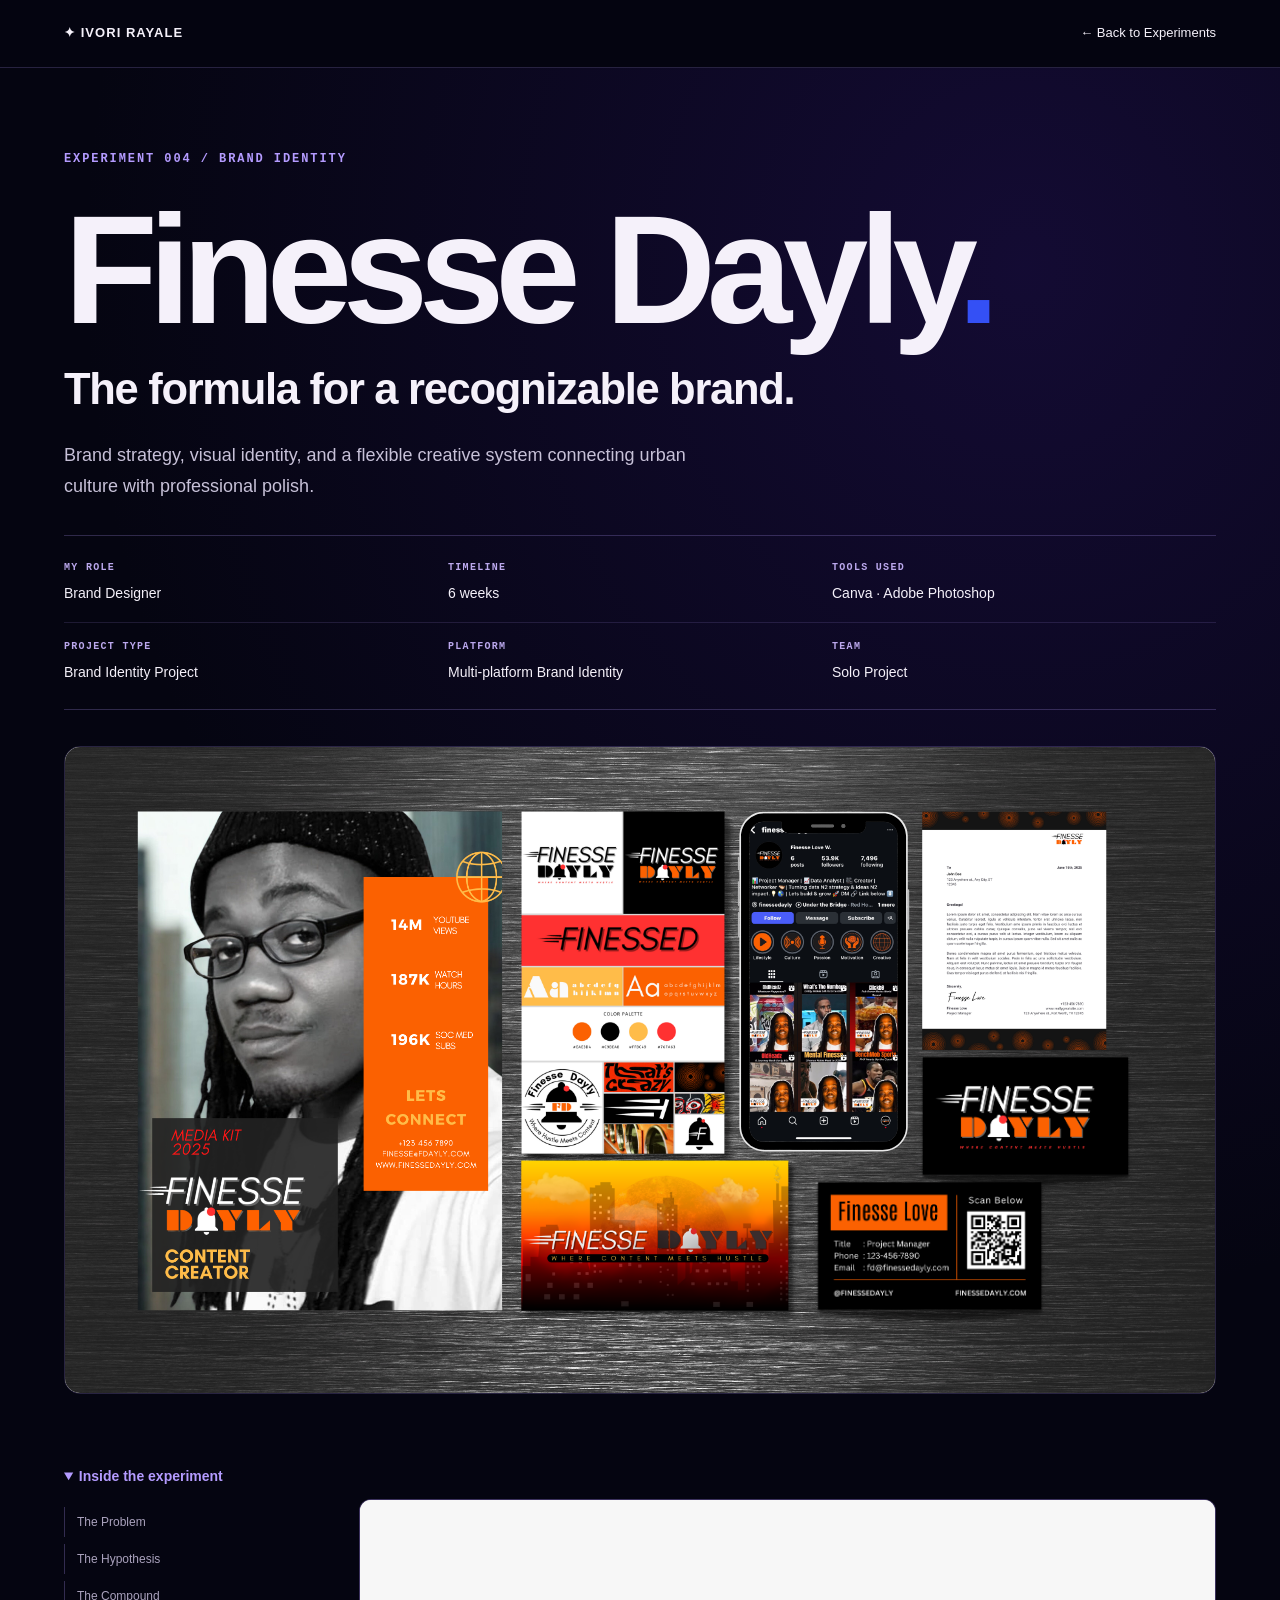
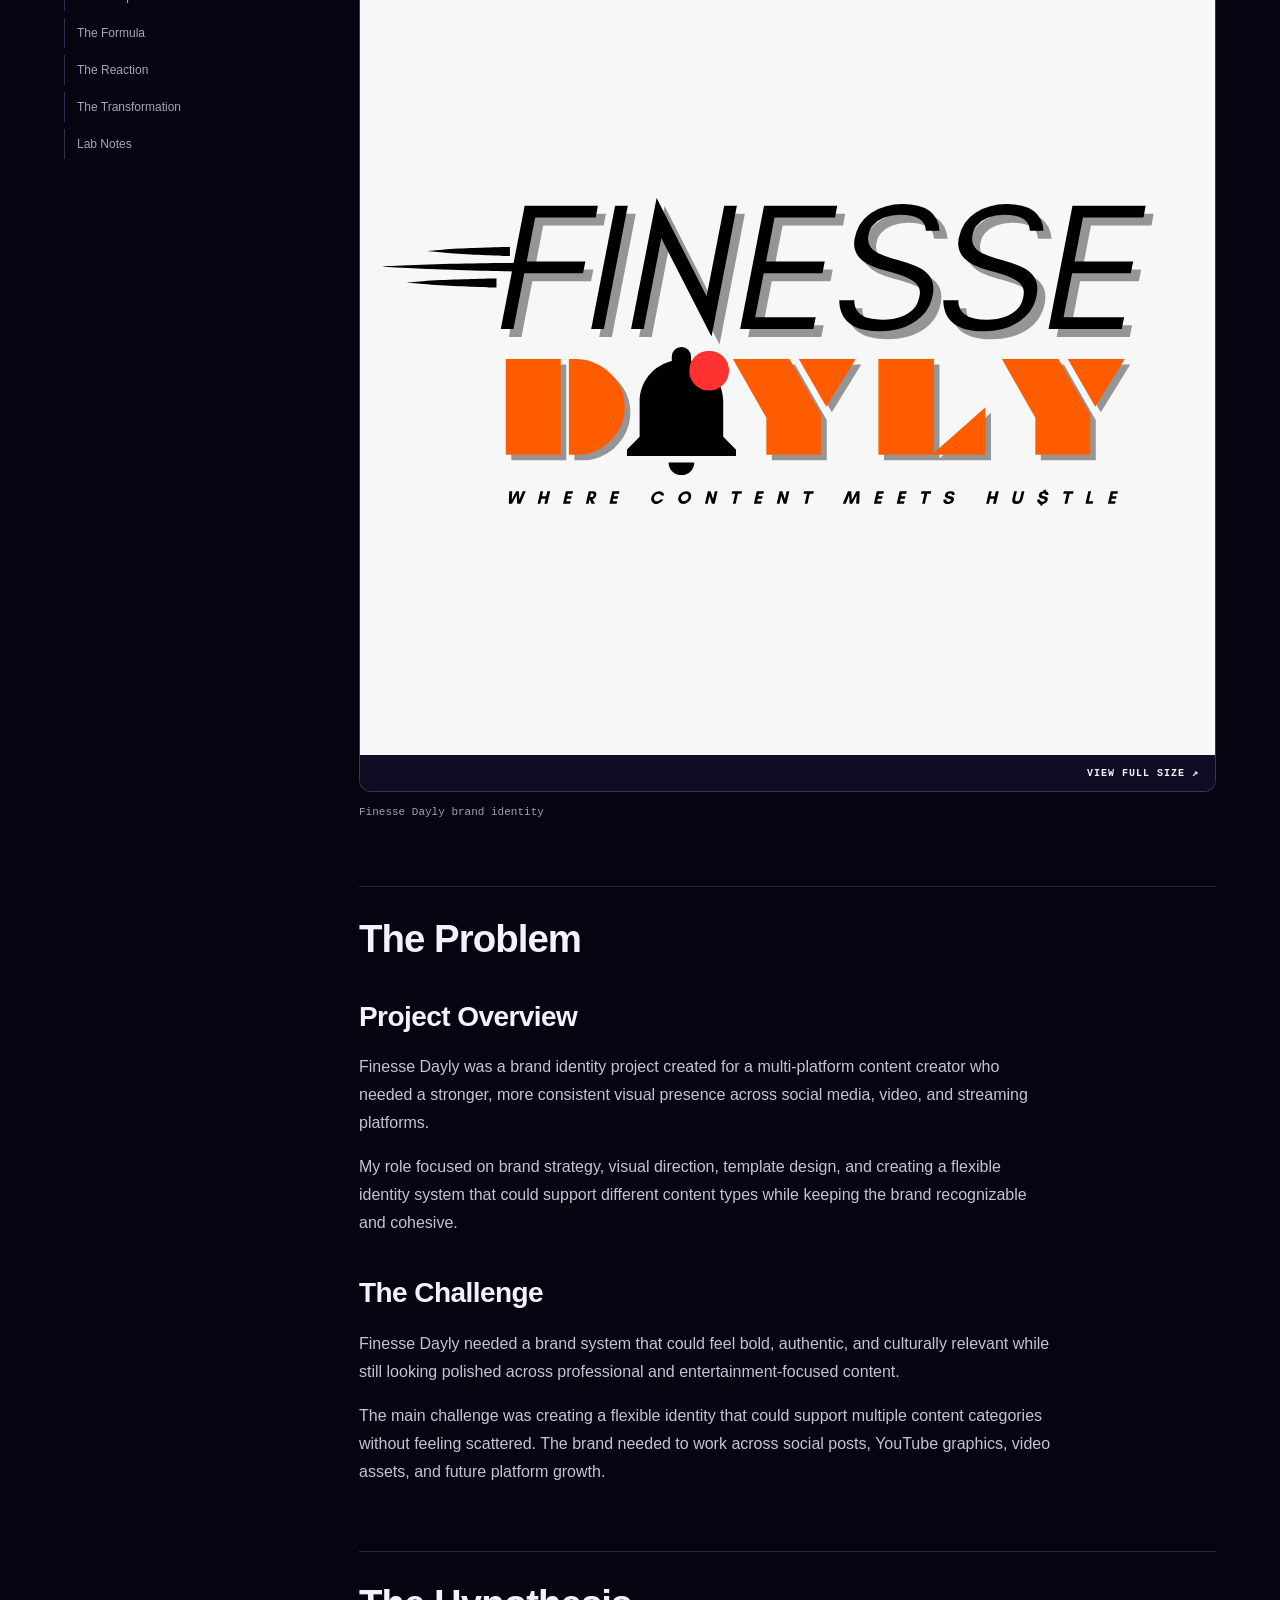
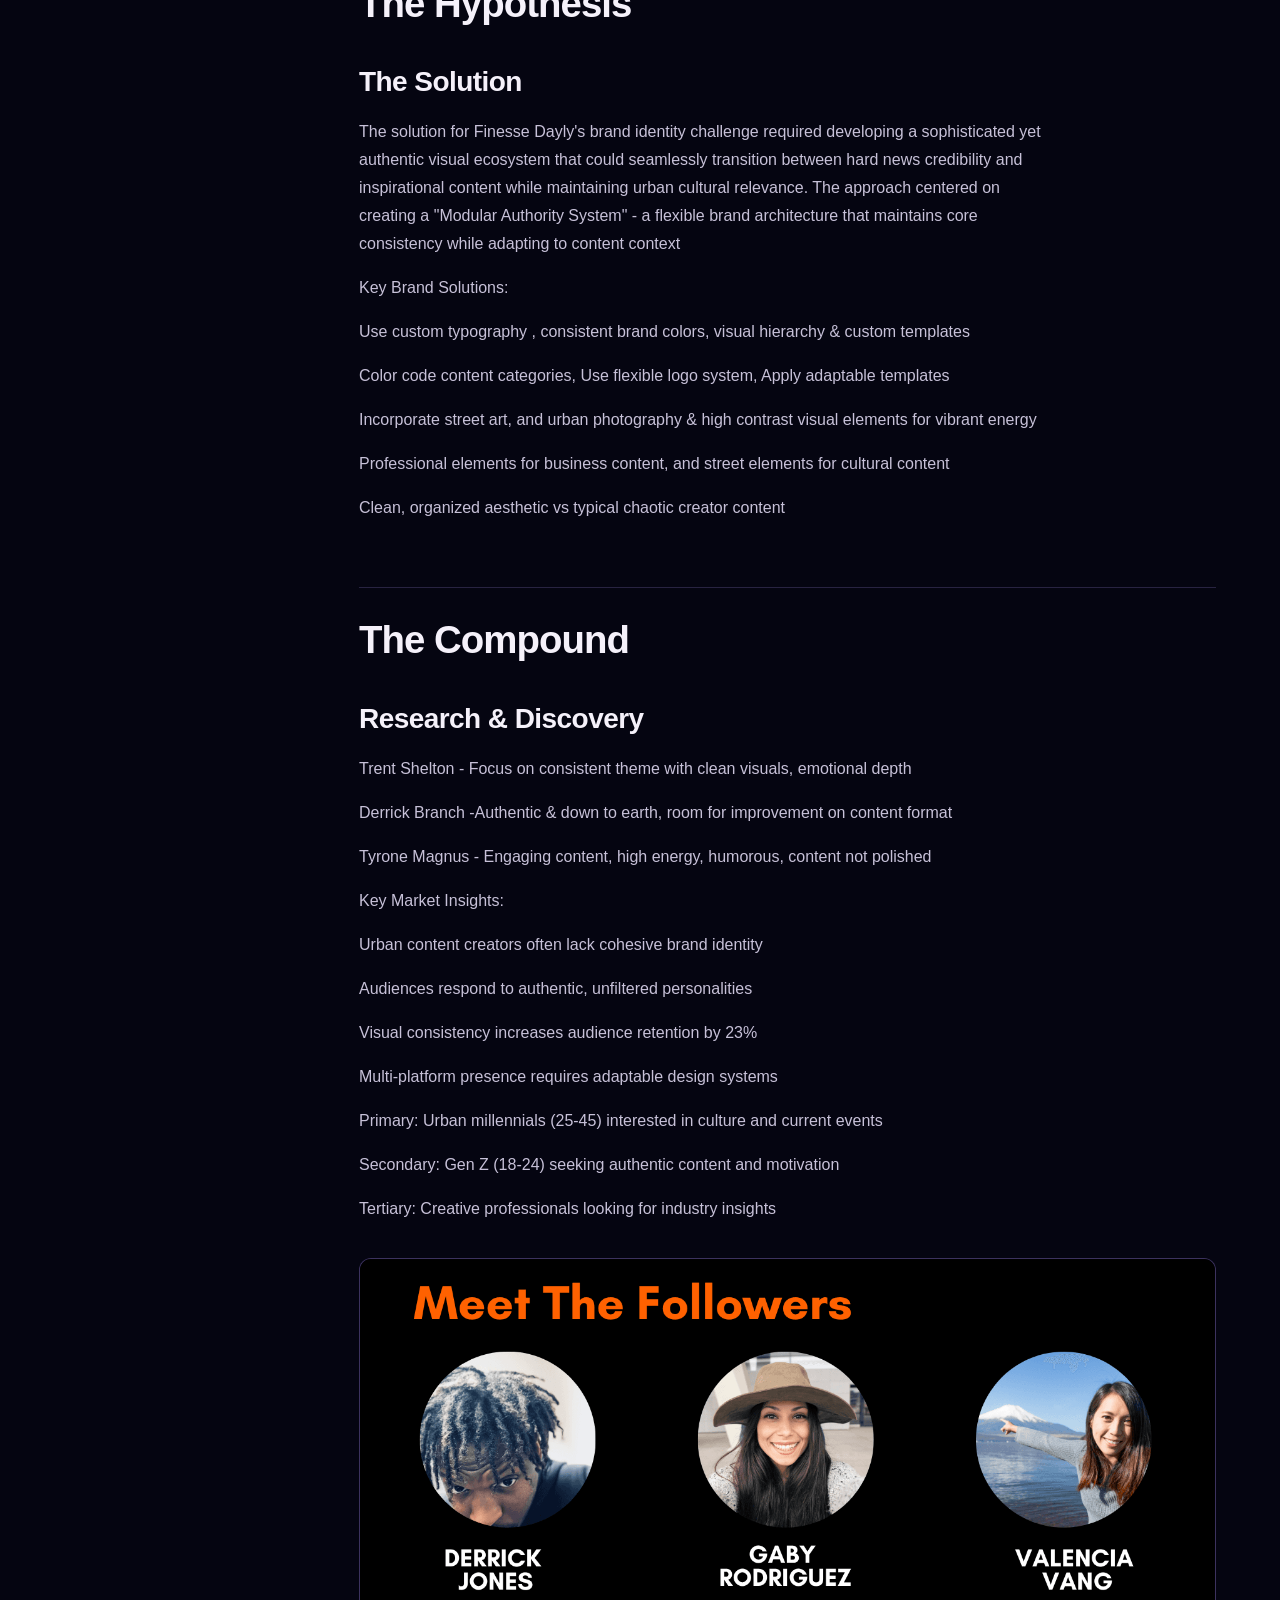
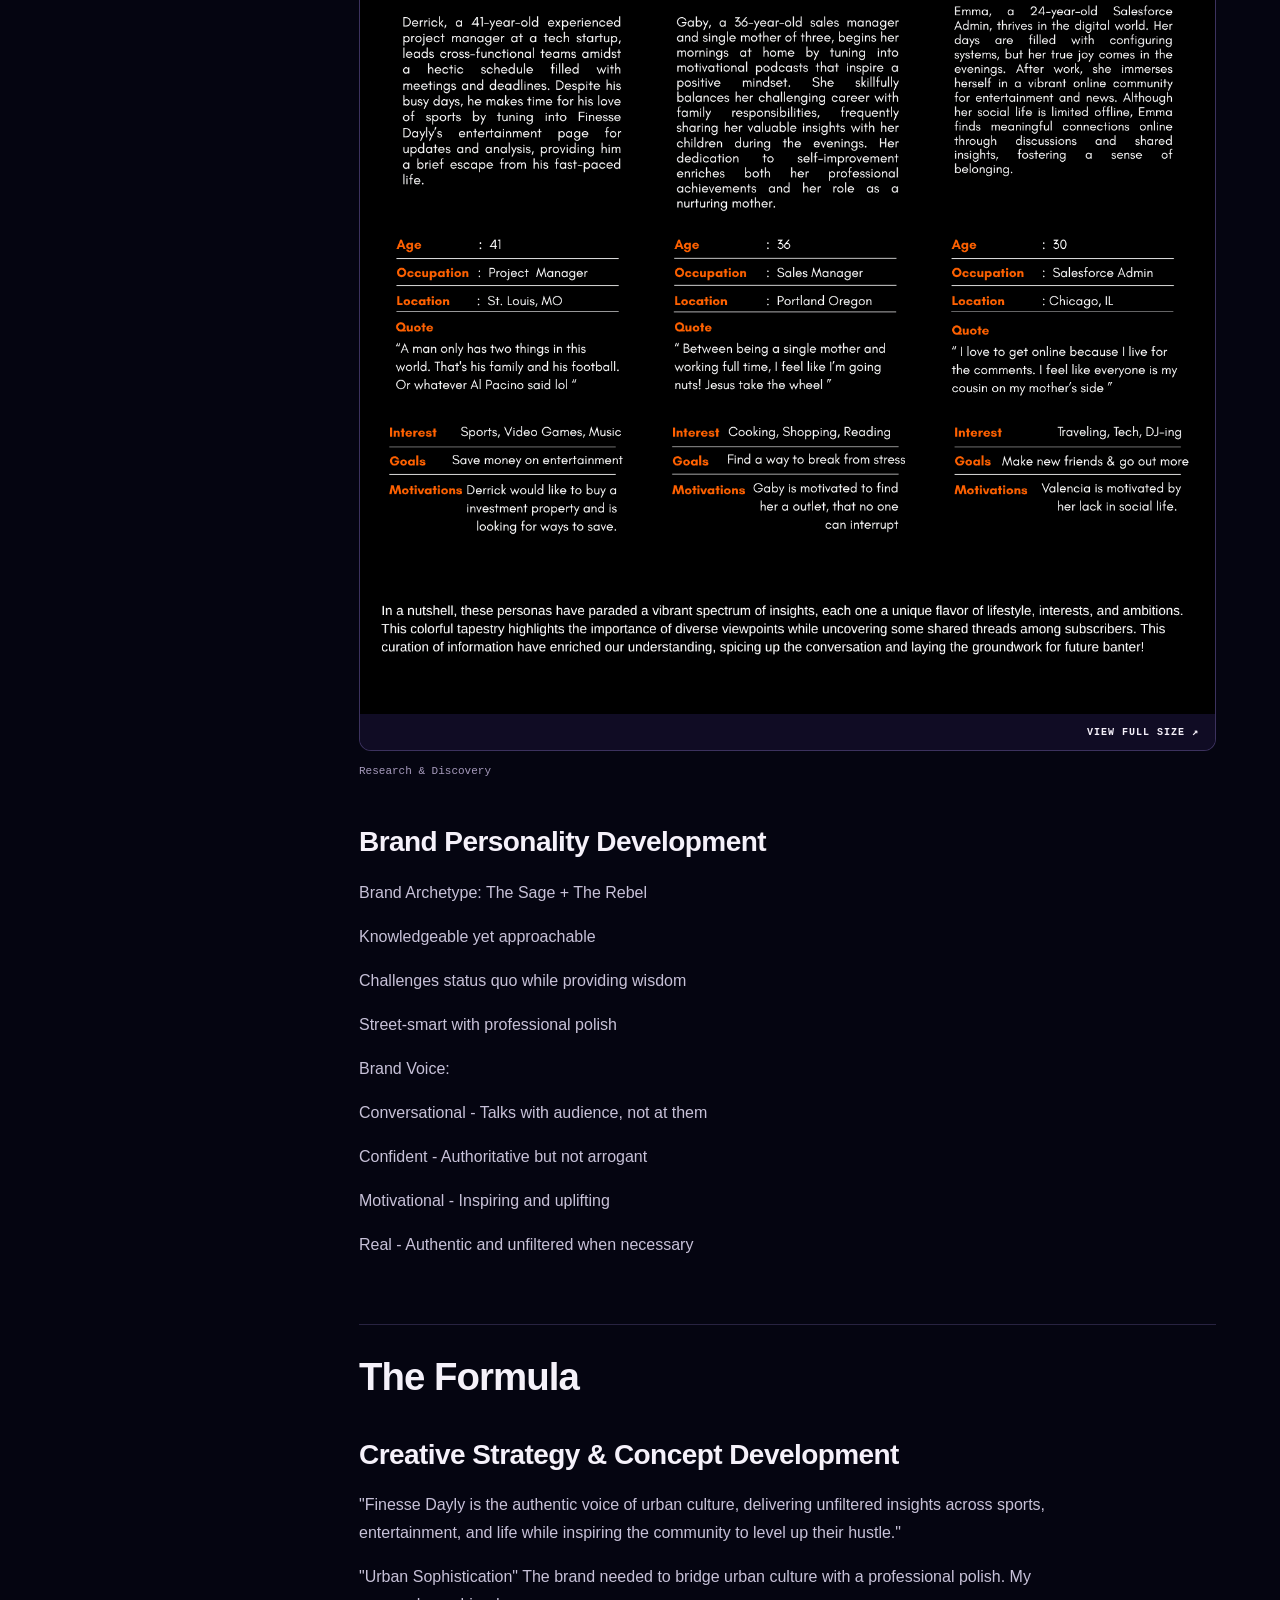
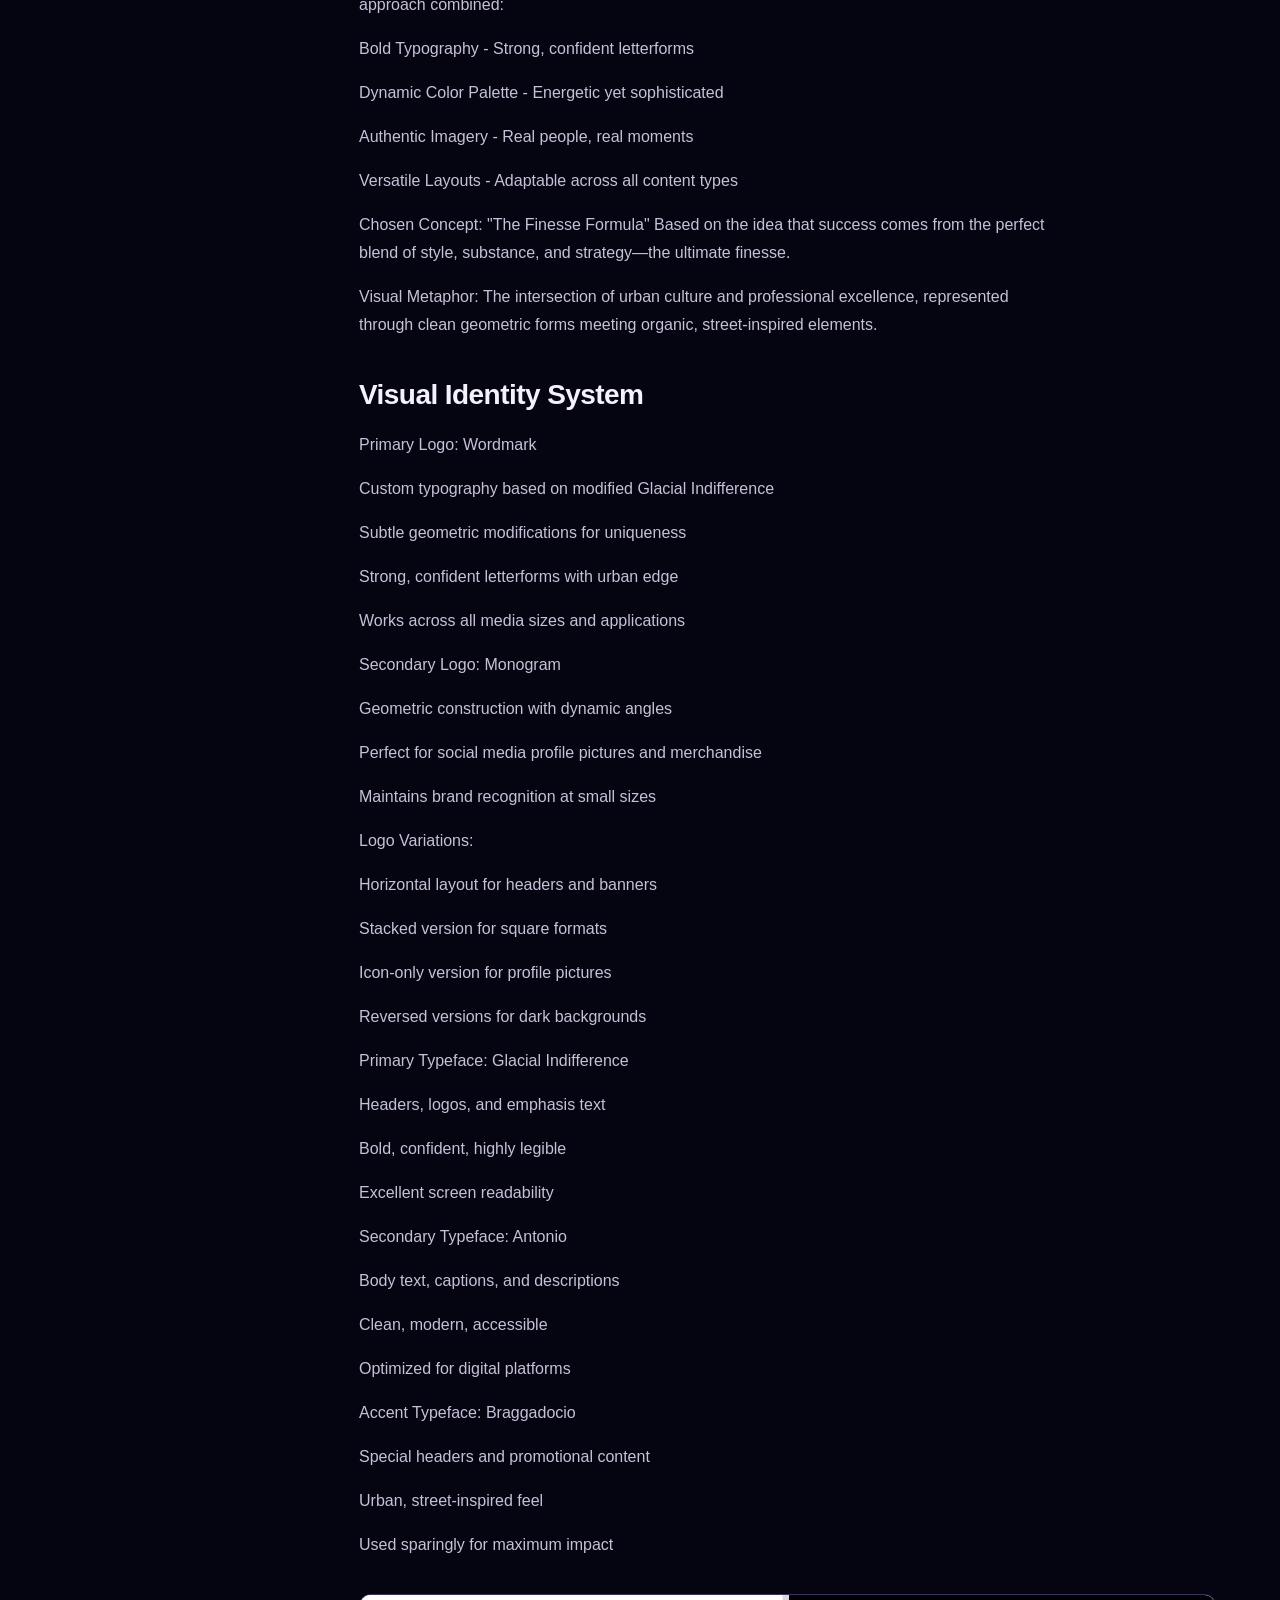
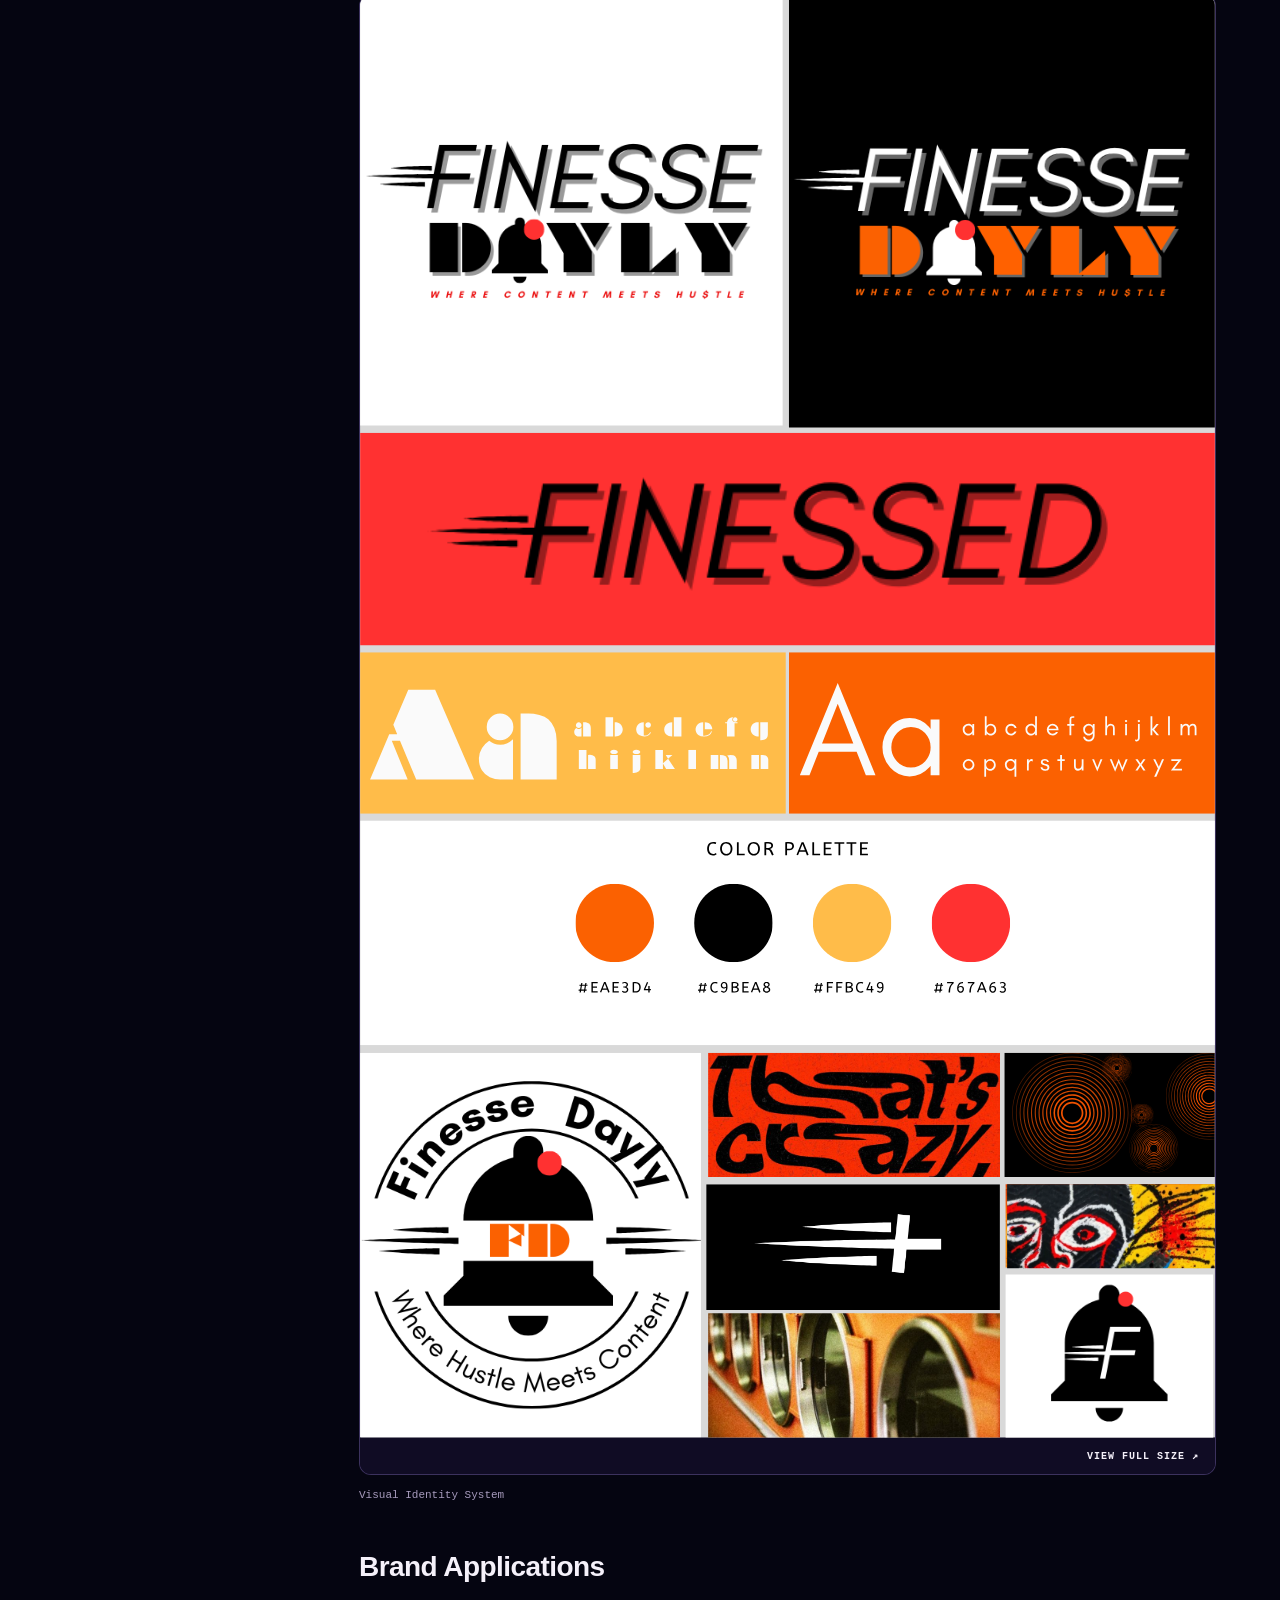
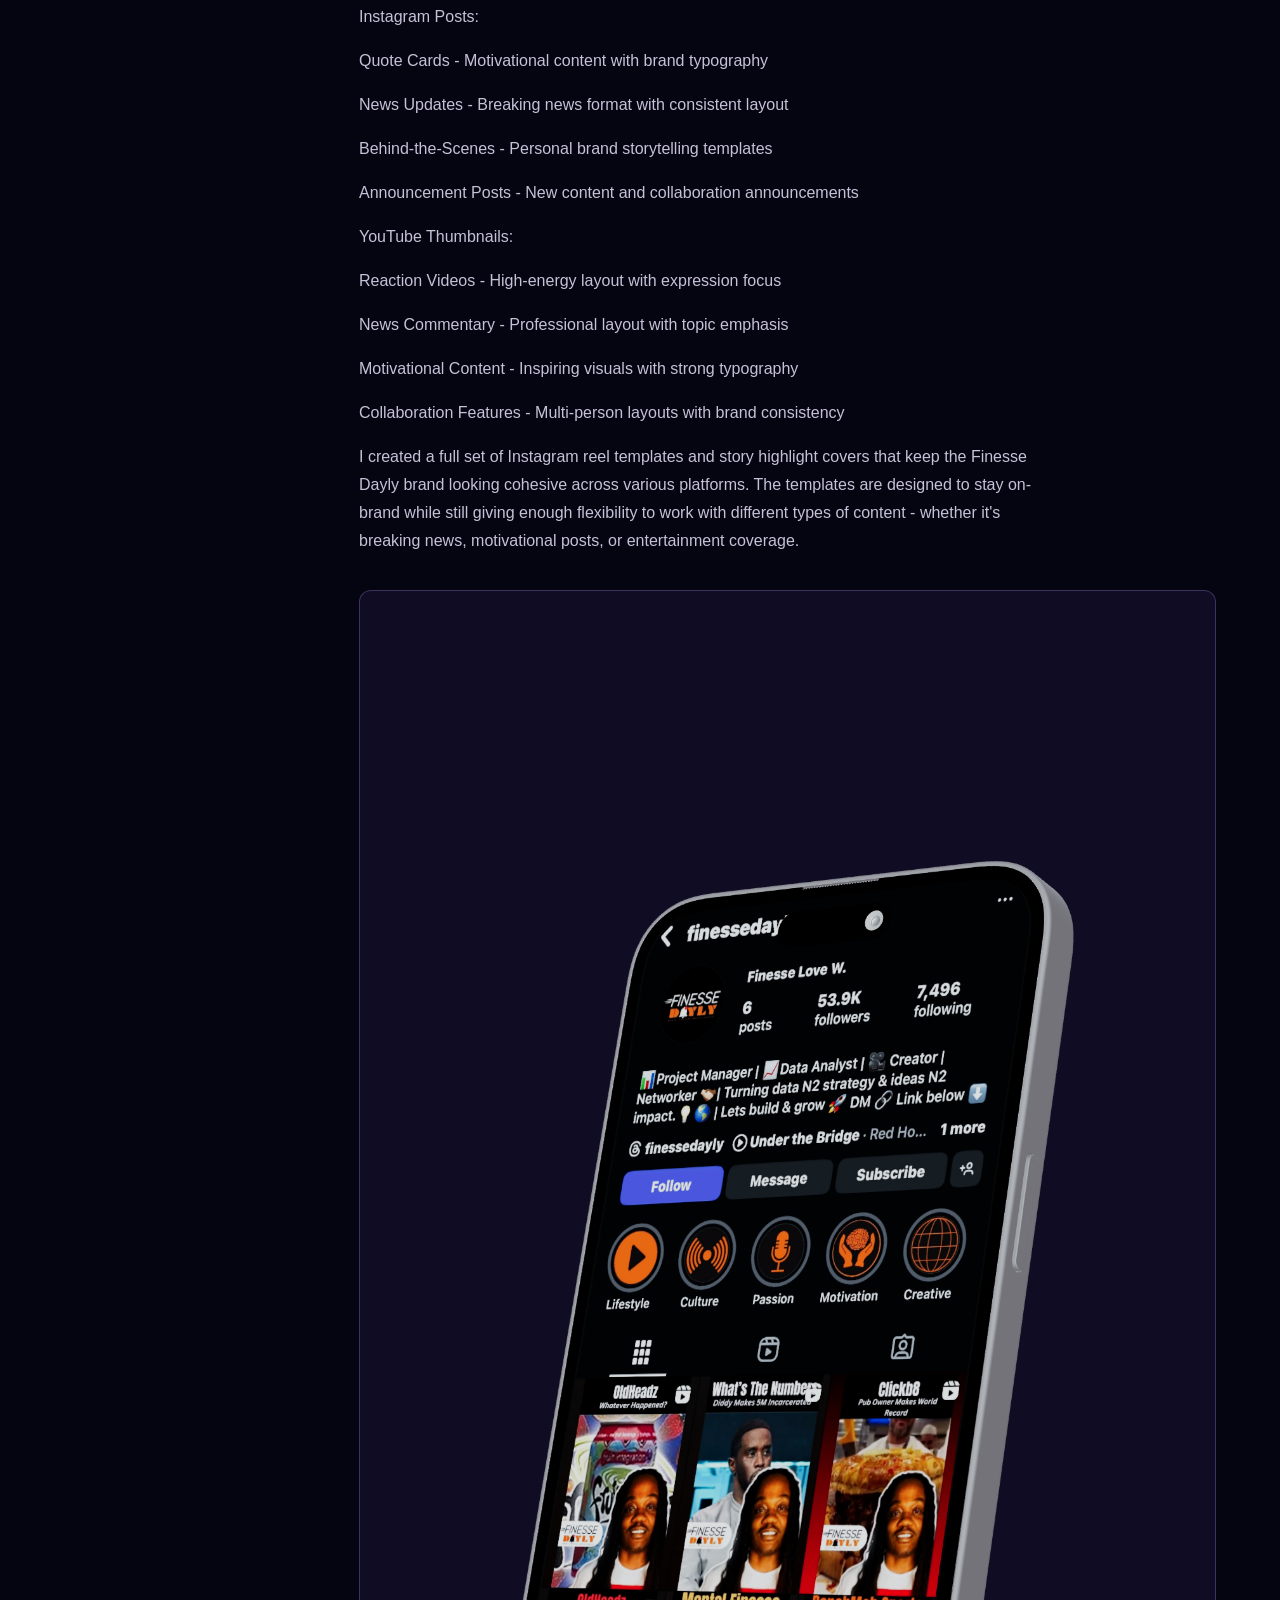
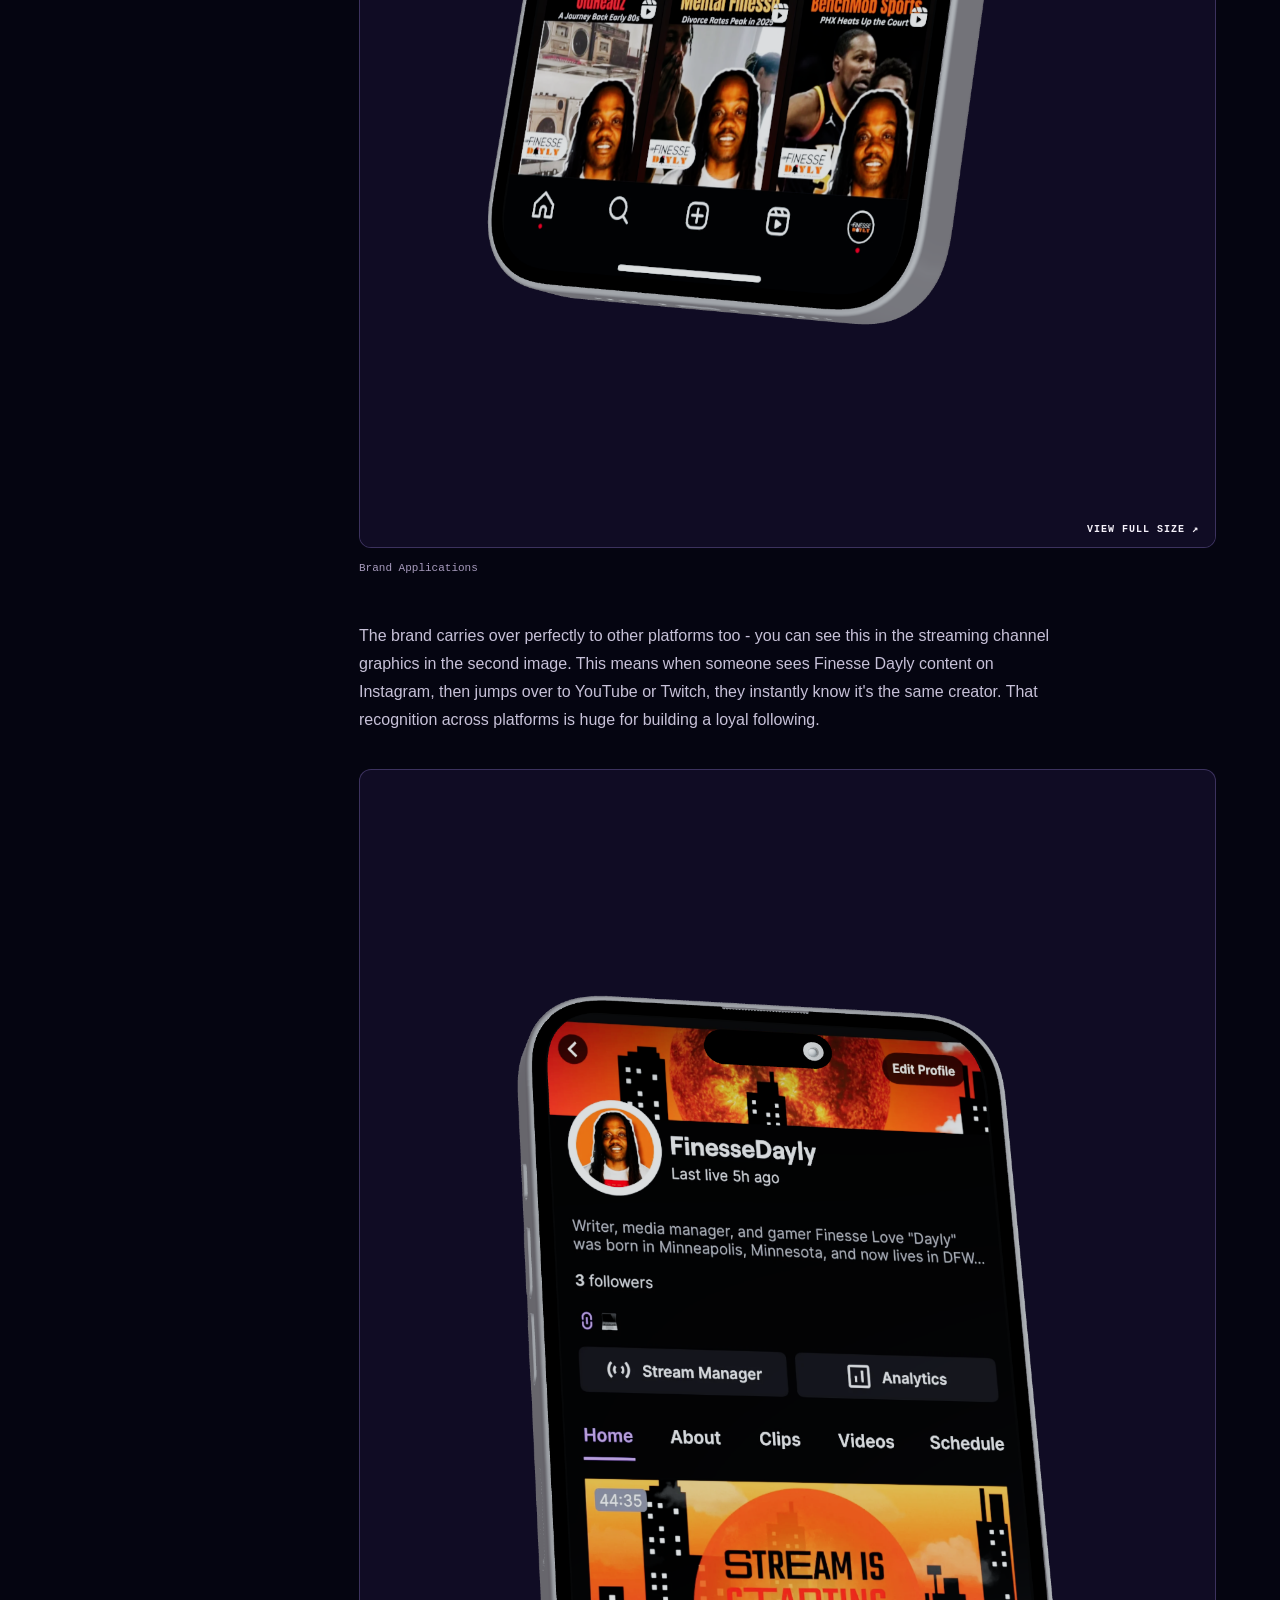
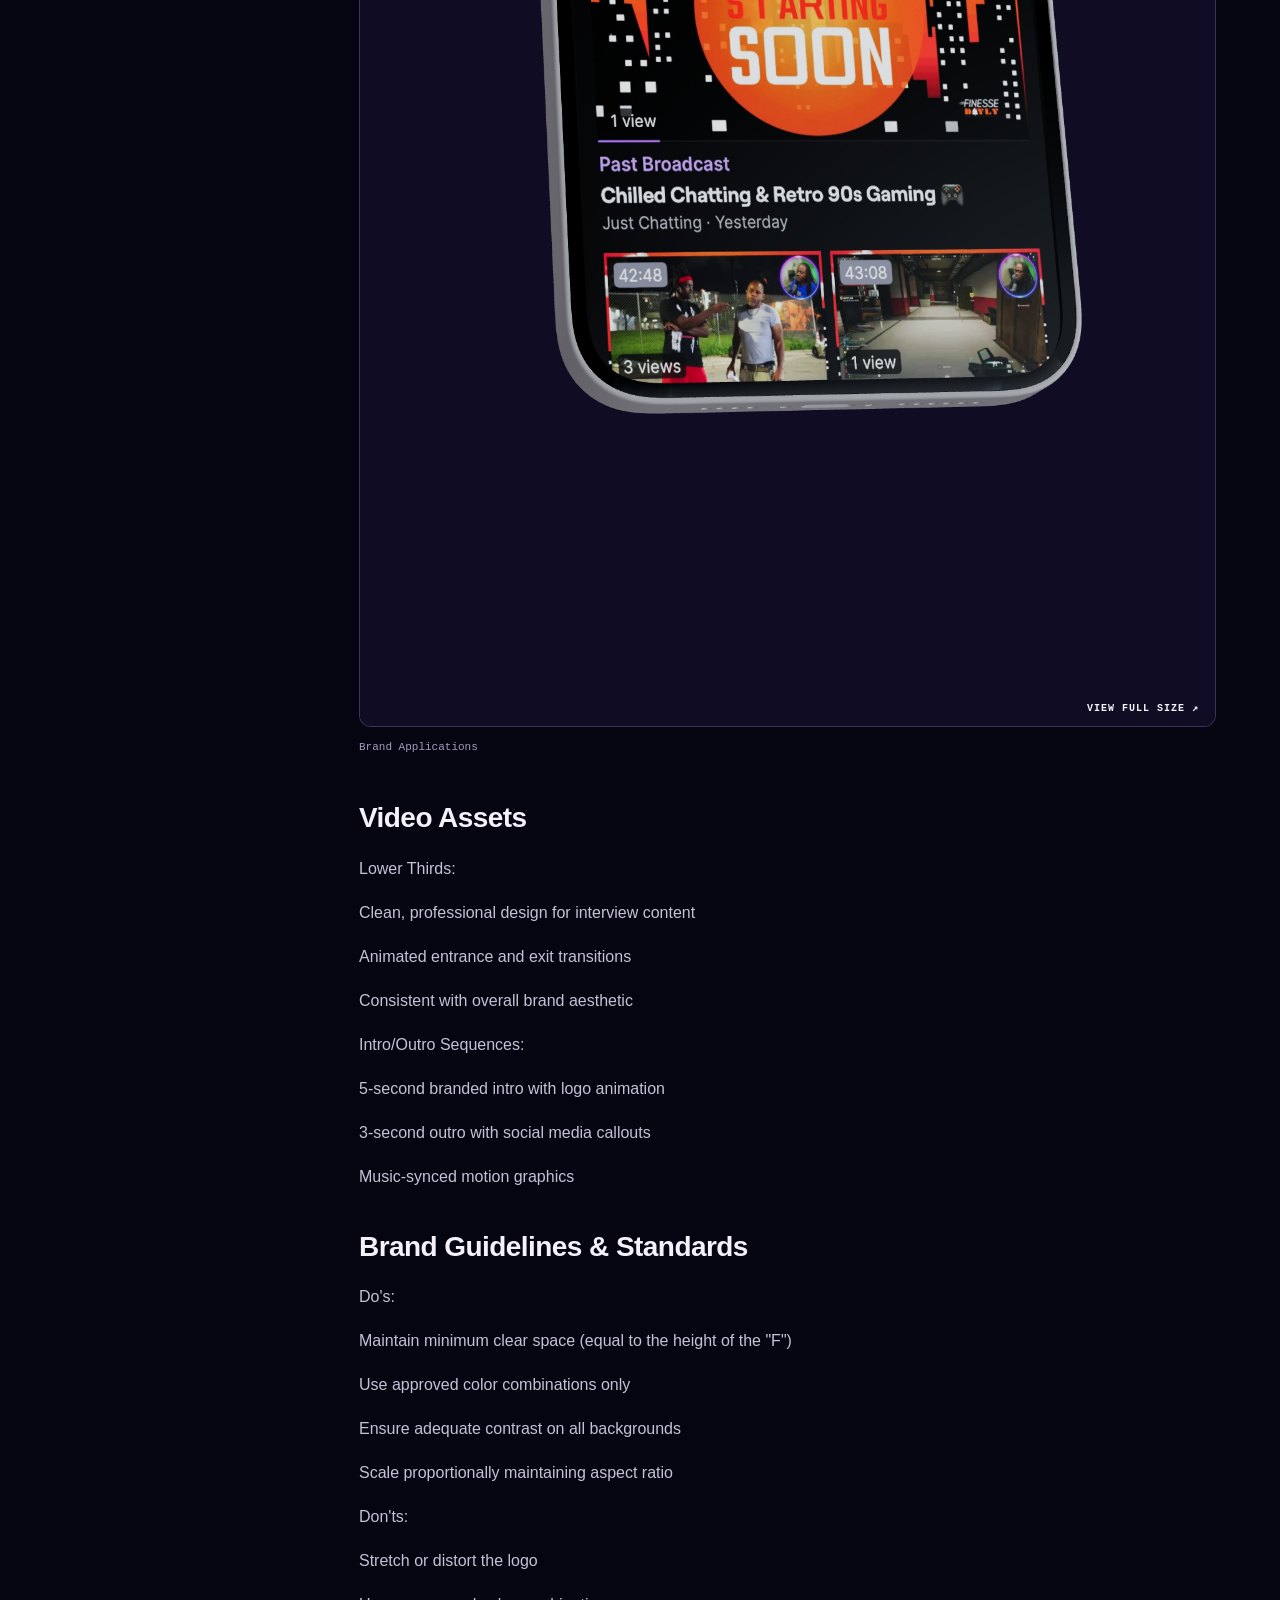
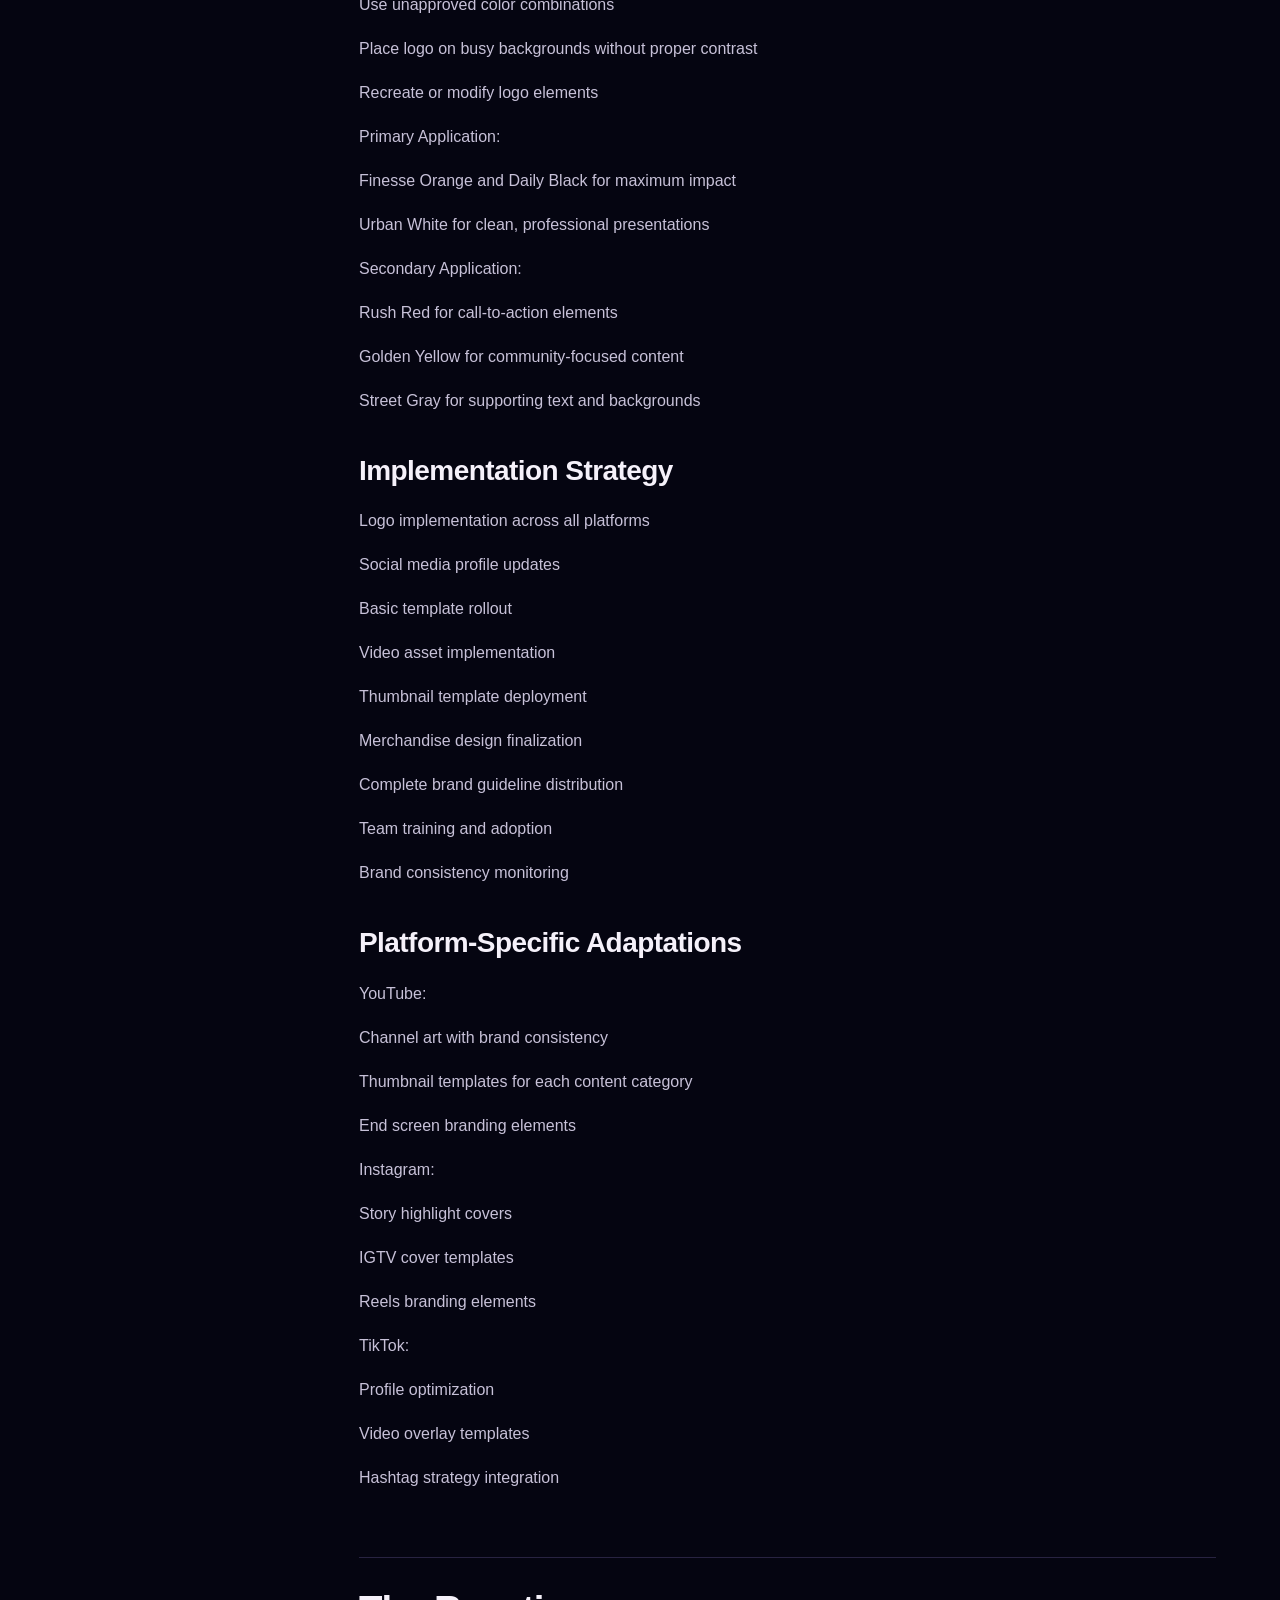
==== commit 183bf9ca: "Update case study role to Brand Designer" ====
--- a/finesse-dayly.html
+++ b/finesse-dayly.html
@@ -1 +1 @@
-<!doctype html><html lang="en"><head><meta charset="utf-8"><meta name="viewport" content="width=device-width,initial-scale=1"><meta name="theme-color" content="#050511"><meta name="description" content="Finesse Dayly: a cohesive brand identity for a multi-platform content creator by Ivori Rayale."><title>Finesse Dayly — UX Alchemist / Ivori Rayale</title><link rel="stylesheet" href="case-study.css"><script src="case-study.js" defer></script></head><body><header class="case-header"><a class="brand" href="index.html">✦ IVORI RAYALE</a><a href="index.html#experiments">← Back to Experiments</a></header><main><section class="case-hero"><p class="eyebrow">EXPERIMENT 004 / BRAND IDENTITY</p><h1>Finesse Dayly<span>.</span></h1><p class="lead">The formula for a recognizable brand.</p><p class="intro">Brand strategy, visual identity, and a flexible creative system connecting urban culture with professional polish.</p><dl class="project-snapshot" aria-label="Project snapshot"><div><dt>MY ROLE</dt><dd>Brand Designer &amp; Brand Manager</dd></div><div><dt>TIMELINE</dt><dd>6 weeks</dd></div><div><dt>TOOLS USED</dt><dd>Canva · Adobe Photoshop</dd></div><div><dt>PROJECT TYPE</dt><dd>Brand Identity Project</dd></div><div><dt>PLATFORM</dt><dd>Multi-platform Brand Identity</dd></div><div><dt>TEAM</dt><dd>Solo Project</dd></div></dl><img class="cover" src="assets/finesse-dayly/00.svg" alt="Original Finesse Dayly brand identity cover" fetchpriority="high"></section><div class="case-layout"><aside><details open><summary>Inside the experiment</summary><nav aria-label="Case study sections"><a href="#the-problem">The Problem</a><a href="#the-hypothesis">The Hypothesis</a><a href="#the-compound">The Compound</a><a href="#the-formula">The Formula</a><a href="#the-reaction">The Reaction</a><a href="#the-transformation">The Transformation</a><a href="#lab-notes">Lab Notes</a></nav></details></aside><article class="case-content"><figure><button class="artifact" type="button" data-image="assets/finesse-dayly/01.svg" aria-label="Enlarge Finesse Dayly brand identity"><img src="assets/finesse-dayly/01.svg" alt="Finesse Dayly brand identity" loading="lazy"><span>VIEW FULL SIZE ↗</span></button><figcaption>Finesse Dayly brand identity</figcaption></figure><h2 id="the-problem">The Problem</h2><h3>Project Overview</h3><p>Finesse Dayly was a brand identity project created for a multi-platform content creator who needed a stronger, more consistent visual presence across social media, video, and streaming platforms.</p><p>My role focused on brand strategy, visual direction, template design, and creating a flexible identity system that could support different content types while keeping the brand recognizable and cohesive.</p><h3>The Challenge</h3><p>Finesse Dayly needed a brand system that could feel bold, authentic, and culturally relevant while still looking polished across professional and entertainment-focused content.</p><p>The main challenge was creating a flexible identity that could support multiple content categories without feeling scattered. The brand needed to work across social posts, YouTube graphics, video assets, and future platform growth.</p><h2 id="the-hypothesis">The Hypothesis</h2><h3>The Solution</h3><p>The solution for Finesse Dayly&#x27;s brand identity challenge required developing a sophisticated yet authentic visual ecosystem that could seamlessly transition between hard news credibility and inspirational content while maintaining urban cultural relevance. The approach centered on creating a &quot;Modular Authority System&quot; - a flexible brand architecture that maintains core consistency while adapting to content context</p><p>Key Brand Solutions:</p><p>Use custom typography , consistent brand colors, visual hierarchy &amp; custom templates</p><p>Color code content categories, Use flexible logo system, Apply adaptable templates</p><p>Incorporate street art, and urban photography &amp; high contrast visual elements for vibrant energy</p><p>Professional elements for business content, and street elements for cultural content</p><p>Clean, organized aesthetic vs typical chaotic creator content</p><h2 id="the-compound">The Compound</h2><h3>Research &amp; Discovery</h3><p>Trent Shelton - Focus on consistent theme with clean visuals, emotional depth</p><p>Derrick Branch -Authentic &amp; down to earth, room for improvement on content format</p><p>Tyrone Magnus - Engaging content, high energy, humorous, content not polished</p><p>Key Market Insights:</p><p>Urban content creators often lack cohesive brand identity</p><p>Audiences respond to authentic, unfiltered personalities</p><p>Visual consistency increases audience retention by 23%</p><p>Multi-platform presence requires adaptable design systems</p><p>Primary: Urban millennials (25-45) interested in culture and current events</p><p>Secondary: Gen Z (18-24) seeking authentic content and motivation</p><p>Tertiary: Creative professionals looking for industry insights</p><figure><button class="artifact" type="button" data-image="assets/finesse-dayly/04.png" aria-label="Enlarge Research &amp; Discovery"><img src="assets/finesse-dayly/04.png" alt="Research &amp; Discovery" loading="lazy"><span>VIEW FULL SIZE ↗</span></button><figcaption>Research &amp; Discovery</figcaption></figure><h3>Brand Personality Development</h3><p>Brand Archetype: The Sage + The Rebel</p><p>Knowledgeable yet approachable</p><p>Challenges status quo while providing wisdom</p><p>Street-smart with professional polish</p><p>Brand Voice:</p><p>Conversational - Talks with audience, not at them</p><p>Confident - Authoritative but not arrogant</p><p>Motivational - Inspiring and uplifting</p><p>Real - Authentic and unfiltered when necessary</p><h2 id="the-formula">The Formula</h2><h3>Creative Strategy &amp; Concept Development</h3><p>&quot;Finesse Dayly is the authentic voice of urban culture, delivering unfiltered insights across sports, entertainment, and life while inspiring the community to level up their hustle.&quot;</p><p>&quot;Urban Sophistication&quot; The brand needed to bridge urban culture with a professional polish. My approach combined:</p><p>Bold Typography - Strong, confident letterforms</p><p>Dynamic Color Palette - Energetic yet sophisticated</p><p>Authentic Imagery - Real people, real moments</p><p>Versatile Layouts - Adaptable across all content types</p><p>Chosen Concept: &quot;The Finesse Formula&quot; Based on the idea that success comes from the perfect blend of style, substance, and strategy—the ultimate finesse.</p><p>Visual Metaphor: The intersection of urban culture and professional excellence, represented through clean geometric forms meeting organic, street-inspired elements.</p><h3>Visual Identity System</h3><p>Primary Logo: Wordmark</p><p>Custom typography based on modified Glacial Indifference</p><p>Subtle geometric modifications for uniqueness</p><p>Strong, confident letterforms with urban edge</p><p>Works across all media sizes and applications</p><p>Secondary Logo: Monogram</p><p>Geometric construction with dynamic angles</p><p>Perfect for social media profile pictures and merchandise</p><p>Maintains brand recognition at small sizes</p><p>Logo Variations:</p><p>Horizontal layout for headers and banners</p><p>Stacked version for square formats</p><p>Icon-only version for profile pictures</p><p>Reversed versions for dark backgrounds</p><p>Primary Typeface: Glacial Indifference</p><p>Headers, logos, and emphasis text</p><p>Bold, confident, highly legible</p><p>Excellent screen readability</p><p>Secondary Typeface: Antonio</p><p>Body text, captions, and descriptions</p><p>Clean, modern, accessible</p><p>Optimized for digital platforms</p><p>Accent Typeface: Braggadocio</p><p>Special headers and promotional content</p><p>Urban, street-inspired feel</p><p>Used sparingly for maximum impact</p><figure><button class="artifact" type="button" data-image="assets/finesse-dayly/05.svg" aria-label="Enlarge Visual Identity System"><img src="assets/finesse-dayly/05.svg" alt="Visual Identity System" loading="lazy"><span>VIEW FULL SIZE ↗</span></button><figcaption>Visual Identity System</figcaption></figure><h3>Brand Applications</h3><p>Instagram Posts:</p><p>Quote Cards - Motivational content with brand typography</p><p>News Updates - Breaking news format with consistent layout</p><p>Behind-the-Scenes - Personal brand storytelling templates</p><p>Announcement Posts - New content and collaboration announcements</p><p>YouTube Thumbnails:</p><p>Reaction Videos - High-energy layout with expression focus</p><p>News Commentary - Professional layout with topic emphasis</p><p>Motivational Content - Inspiring visuals with strong typography</p><p>Collaboration Features - Multi-person layouts with brand consistency</p><p>I created a full set of Instagram reel templates and story highlight covers that keep the Finesse Dayly brand looking cohesive across various platforms. The templates are designed to stay on-brand while still giving enough flexibility to work with different types of content - whether it&#x27;s breaking news, motivational posts, or entertainment coverage.</p><figure><button class="artifact" type="button" data-image="assets/finesse-dayly/02.svg" aria-label="Enlarge Brand Applications"><img src="assets/finesse-dayly/02.svg" alt="Brand Applications" loading="lazy"><span>VIEW FULL SIZE ↗</span></button><figcaption>Brand Applications</figcaption></figure><p>The brand carries over perfectly to other platforms too - you can see this in the streaming channel graphics in the second image. This means when someone sees Finesse Dayly content on Instagram, then jumps over to YouTube or Twitch, they instantly know it&#x27;s the same creator. That recognition across platforms is huge for building a loyal following.</p><figure><button class="artifact" type="button" data-image="assets/finesse-dayly/03.svg" aria-label="Enlarge Brand Applications"><img src="assets/finesse-dayly/03.svg" alt="Brand Applications" loading="lazy"><span>VIEW FULL SIZE ↗</span></button><figcaption>Brand Applications</figcaption></figure><h3>Video Assets</h3><p>Lower Thirds:</p><p>Clean, professional design for interview content</p><p>Animated entrance and exit transitions</p><p>Consistent with overall brand aesthetic</p><p>Intro/Outro Sequences:</p><p>5-second branded intro with logo animation</p><p>3-second outro with social media callouts</p><p>Music-synced motion graphics</p><h3>Brand Guidelines &amp; Standards</h3><p>Do&#x27;s:</p><p>Maintain minimum clear space (equal to the height of the &quot;F&quot;)</p><p>Use approved color combinations only</p><p>Ensure adequate contrast on all backgrounds</p><p>Scale proportionally maintaining aspect ratio</p><p>Don&#x27;ts:</p><p>Stretch or distort the logo</p><p>Use unapproved color combinations</p><p>Place logo on busy backgrounds without proper contrast</p><p>Recreate or modify logo elements</p><p>Primary Application:</p><p>Finesse Orange and Daily Black for maximum impact</p><p>Urban White for clean, professional presentations</p><p>Secondary Application:</p><p>Rush Red for call-to-action elements</p><p>Golden Yellow for community-focused content</p><p>Street Gray for supporting text and backgrounds</p><h3>Implementation Strategy</h3><p>Logo implementation across all platforms</p><p>Social media profile updates</p><p>Basic template rollout</p><p>Video asset implementation</p><p>Thumbnail template deployment</p><p>Merchandise design finalization</p><p>Complete brand guideline distribution</p><p>Team training and adoption</p><p>Brand consistency monitoring</p><h3>Platform-Specific Adaptations</h3><p>YouTube:</p><p>Channel art with brand consistency</p><p>Thumbnail templates for each content category</p><p>End screen branding elements</p><p>Instagram:</p><p>Story highlight covers</p><p>IGTV cover templates</p><p>Reels branding elements</p><p>TikTok:</p><p>Profile optimization</p><p>Video overlay templates</p><p>Hashtag strategy integration</p><h2 id="the-reaction">The Reaction</h2><p>I explored a few different directions for the YouTube cover before landing on the final design. The first version below was my take on Brutalism - bold, loud, and full of energy. But honestly, I realized that&#x27;s what most content creators are already doing.</p><p>Since he&#x27;s also a Project Manager, I wanted something that felt more polished and professional while still keeping that energy. It needed to show both sides of his brand - the creative content creator and the business-minded project manager.</p><figure><button class="artifact" type="button" data-image="assets/finesse-dayly/06.png" aria-label="Enlarge Finesse Dayly brand identity"><img src="assets/finesse-dayly/06.png" alt="Finesse Dayly brand identity" loading="lazy"><span>VIEW FULL SIZE ↗</span></button><figcaption>Finesse Dayly brand identity</figcaption></figure><p>The second design here was my attempt to keep that same energy but dial it back a bit. I stripped out all the topic-specific imagery because I didn&#x27;t want to box him into just sports or entertainment - he needed the freedom to talk about whatever was on his mind.</p><p>This version had plenty of movement and visual interest, but something still felt off. It wasn&#x27;t quite hitting the mark I was aiming for, so I decided to keep pushing and try something completely different</p><figure><button class="artifact" type="button" data-image="assets/finesse-dayly/07.png" aria-label="Enlarge Finesse Dayly brand identity"><img src="assets/finesse-dayly/07.png" alt="Finesse Dayly brand identity" loading="lazy"><span>VIEW FULL SIZE ↗</span></button><figcaption>Finesse Dayly brand identity</figcaption></figure><p>For the final design, I went back to the brand structure I&#x27;d established earlier. I created a city skyline backdrop that incorporates all the Finesse Dayly brand colors, and this one just clicked. It perfectly captures that mix of urban culture and young professional energy I was going for - much more cohesive than my previous attempts</p><figure><button class="artifact" type="button" data-image="assets/finesse-dayly/08.svg" aria-label="Enlarge Finesse Dayly brand identity"><img src="assets/finesse-dayly/08.svg" alt="Finesse Dayly brand identity" loading="lazy"><span>VIEW FULL SIZE ↗</span></button><figcaption>Finesse Dayly brand identity</figcaption></figure><h2 id="the-transformation">The Transformation</h2><h3>Results &amp; Impact</h3><p>Finesse Dayly was a brand identity and creative strategy project focused on building a more cohesive, recognizable, and flexible visual system across digital platforms.</p><p>The final brand kit included a logo system, typography direction, color palette, social media templates, YouTube graphics, video assets, and usage guidelines. Together, these deliverables created a stronger foundation for consistent content creation across Instagram, YouTube, TikTok, and future brand extensions.</p><p>Created a cohesive identity system for a multi-platform content creator</p><p>Developed flexible templates for news, entertainment, motivational, and business content</p><p>Improved visual consistency across social media, video, and streaming assets</p><p>Established brand guidelines to support future content creation and platform growth</p><p>Balanced urban cultural relevance with a more polished, professional presentation</p><figure><button class="artifact" type="button" data-image="assets/finesse-dayly/09.svg" aria-label="Enlarge Results &amp; Impact"><img src="assets/finesse-dayly/09.svg" alt="Results &amp; Impact" loading="lazy"><span>VIEW FULL SIZE ↗</span></button><figcaption>Results &amp; Impact</figcaption></figure><figure><button class="artifact" type="button" data-image="assets/finesse-dayly/10.svg" aria-label="Enlarge Results &amp; Impact"><img src="assets/finesse-dayly/10.svg" alt="Results &amp; Impact" loading="lazy"><span>VIEW FULL SIZE ↗</span></button><figcaption>Results &amp; Impact</figcaption></figure><h2 id="lab-notes">Lab Notes</h2><h3>Primary Growth Challenges</h3><p>Expanding Beyond Traditional Boundaries The fundamental challenge I faced was stretching beyond the familiar territory of UX/UI into the comprehensive ecosystem of business building. This wasn&#x27;t just about designing interfaces anymore—I was architecting the entire foundation of a brand from inception to execution. This expansion required me to develop new competencies while maintaining my design expertise.</p><p>The Convergence of Content and Design A particularly demanding aspect was navigating the UI of content creation within the branding context. This challenge pushed me to think beyond static design elements and consider how content flows, evolves, and maintains consistency across multiple touchpoints. I wasn&#x27;t just creating visuals; I was establishing a living, breathing brand system.</p><p>Managing Creative Complexity The sheer scope of coordinating brand voice, imagery, interfaces, and brand guidelines simultaneously presented a formidable creative challenge. Each element needed to harmonize while serving its distinct purpose—requiring me to balance artistic vision with systematic thinking.</p><h3>Project Management as the Critical Catalyst</h3><p>Orchestrating Multiple Workstreams</p><p>Project management became my essential framework for navigating this complexity. I discovered that creating cohesive brand rules wasn&#x27;t just about design decisions—it demanded structured planning, timeline coordination, and resource allocation. This role forced me to think strategically about dependencies between brand elements and how changes in one area rippled through the entire system.</p><p>Intention as a Management Tool</p><p>My emphasis on intention reveals a sophisticated understanding of project management. Every design decision, content piece, and brand guideline needed purposeful justification. This intentionality became my north star for prioritizing tasks, making trade-offs, and ensuring all elements aligned with the overarching brand vision.</p><p>Consistency Through Systems Thinking</p><p>The project management challenge of maintaining consistency across diverse deliverables pushed me to develop robust documentation and governance processes. I learned that consistency isn&#x27;t achieved through repetition alone, but through creating scalable systems and clear guidelines that others could follow—a core project management competency.</p><p>End-to-End Ownership</p><p>Perhaps most significantly, this project challenged me to own the entire lifecycle—from strategic conception through tactical execution. This holistic responsibility meant managing not just timelines and deliverables, but stakeholder expectations, quality standards, and the delicate balance between creative exploration and practical constraints.</p><p>This experience transformed me from a specialist focused on specific design outputs to a strategic thinker capable of orchestrating complex, multi-faceted brand initiatives. The project management skills I developed—particularly around maintaining intention and consistency across diverse workstreams—now position me as someone who can bridge the gap between creative vision and business execution.</p><h3>Lessons Learned &amp; Evolution</h3><p>Authenticity Balance: The biggest challenge was maintaining street credibility while elevating professionalism. The solution was keeping the core personality intact while refining the visual presentation.</p><p>Versatility Requirements: Urban content creators need extremely flexible brand systems due to diverse content types. My modular approach allowed for consistent branding across various formats.</p><p>Community Connection: The urban audience values authenticity over perfection. Strategic imperfections and personality-driven elements were crucial for acceptance.</p><h3>Future Brand Evolution</h3><p>Planned Expansions:</p><p>Podcast Branding - Audio-specific brand applications</p><p>Live Event Graphics - Speaking engagement and appearance materials</p><p>Digital Products - Course and consultation branding</p><p>Team Expansion - Sub-brand development for team members</p><p>Long-term Vision: Positioning Finesse Dayly as a media brand rather than just a content creator, with potential for:</p><p>Network expansion opportunities</p><p>Licensing and merchandising growth</p><p>Speaking and consulting revenue streams</p><p>Community platform development</p><p>The Finesse Dayly brand identity successfully bridges the gap between urban authenticity and professional credibility. By creating a flexible, modular system that adapts to various content types while maintaining consistency, I established a strong foundation for long-term brand growth.</p><p>The project demonstrated that effective branding for content creators requires deep understanding of both the creator&#x27;s personality and their audience&#x27;s expectations. The resulting brand system not only improved recognition and engagement but also positioned Finesse Dayly for expanded opportunities in the media landscape.</p><p>Key Success Factors:</p><p>Authentic representation of creator personality</p><p>Flexible system accommodating diverse content</p><p>Strong visual hierarchy and consistency</p><p>Community-focused approach to brand development</p><p>Strategic positioning for future growth</p><p>This comprehensive rebrand transformed Finesse Dayly from a content creator into a recognizable media brand, proving that thoughtful design strategy can elevate personal brands to professional media company status while maintaining authentic community connections.</p><p>The Finesse Dayly brand identity represents the successful fusion of urban culture and professional excellence, creating a distinctive voice in the crowded content creator landscape.</p><div class="case-end"><p>END OF EXPERIMENT / 004</p><a class="case-cta" href="index.html#experiments">← Return to Experiments</a></div></article></div></main><footer>IVORI RAYALE · THE SCIENCE OF A BETTER EXPERIENCE.</footer><dialog class="image-viewer" aria-label="Design artifact full-size view"><div class="viewer-tools"><a class="original-image" target="_blank" rel="noopener">Open original ↗</a><button class="close-viewer" type="button" aria-label="Close image">Close ×</button></div><img alt=""><p></p></dialog></body></html>+<!doctype html><html lang="en"><head><meta charset="utf-8"><meta name="viewport" content="width=device-width,initial-scale=1"><meta name="theme-color" content="#050511"><meta name="description" content="Finesse Dayly: a cohesive brand identity for a multi-platform content creator by Ivori Rayale."><title>Finesse Dayly — UX Alchemist / Ivori Rayale</title><link rel="stylesheet" href="case-study.css"><script src="case-study.js" defer></script></head><body><header class="case-header"><a class="brand" href="index.html">✦ IVORI RAYALE</a><a href="index.html#experiments">← Back to Experiments</a></header><main><section class="case-hero"><p class="eyebrow">EXPERIMENT 004 / BRAND IDENTITY</p><h1>Finesse Dayly<span>.</span></h1><p class="lead">The formula for a recognizable brand.</p><p class="intro">Brand strategy, visual identity, and a flexible creative system connecting urban culture with professional polish.</p><dl class="project-snapshot" aria-label="Project snapshot"><div><dt>MY ROLE</dt><dd>Brand Designer</dd></div><div><dt>TIMELINE</dt><dd>6 weeks</dd></div><div><dt>TOOLS USED</dt><dd>Canva · Adobe Photoshop</dd></div><div><dt>PROJECT TYPE</dt><dd>Brand Identity Project</dd></div><div><dt>PLATFORM</dt><dd>Multi-platform Brand Identity</dd></div><div><dt>TEAM</dt><dd>Solo Project</dd></div></dl><img class="cover" src="assets/finesse-dayly/00.svg" alt="Original Finesse Dayly brand identity cover" fetchpriority="high"></section><div class="case-layout"><aside><details open><summary>Inside the experiment</summary><nav aria-label="Case study sections"><a href="#the-problem">The Problem</a><a href="#the-hypothesis">The Hypothesis</a><a href="#the-compound">The Compound</a><a href="#the-formula">The Formula</a><a href="#the-reaction">The Reaction</a><a href="#the-transformation">The Transformation</a><a href="#lab-notes">Lab Notes</a></nav></details></aside><article class="case-content"><figure><button class="artifact" type="button" data-image="assets/finesse-dayly/01.svg" aria-label="Enlarge Finesse Dayly brand identity"><img src="assets/finesse-dayly/01.svg" alt="Finesse Dayly brand identity" loading="lazy"><span>VIEW FULL SIZE ↗</span></button><figcaption>Finesse Dayly brand identity</figcaption></figure><h2 id="the-problem">The Problem</h2><h3>Project Overview</h3><p>Finesse Dayly was a brand identity project created for a multi-platform content creator who needed a stronger, more consistent visual presence across social media, video, and streaming platforms.</p><p>My role focused on brand strategy, visual direction, template design, and creating a flexible identity system that could support different content types while keeping the brand recognizable and cohesive.</p><h3>The Challenge</h3><p>Finesse Dayly needed a brand system that could feel bold, authentic, and culturally relevant while still looking polished across professional and entertainment-focused content.</p><p>The main challenge was creating a flexible identity that could support multiple content categories without feeling scattered. The brand needed to work across social posts, YouTube graphics, video assets, and future platform growth.</p><h2 id="the-hypothesis">The Hypothesis</h2><h3>The Solution</h3><p>The solution for Finesse Dayly&#x27;s brand identity challenge required developing a sophisticated yet authentic visual ecosystem that could seamlessly transition between hard news credibility and inspirational content while maintaining urban cultural relevance. The approach centered on creating a &quot;Modular Authority System&quot; - a flexible brand architecture that maintains core consistency while adapting to content context</p><p>Key Brand Solutions:</p><p>Use custom typography , consistent brand colors, visual hierarchy &amp; custom templates</p><p>Color code content categories, Use flexible logo system, Apply adaptable templates</p><p>Incorporate street art, and urban photography &amp; high contrast visual elements for vibrant energy</p><p>Professional elements for business content, and street elements for cultural content</p><p>Clean, organized aesthetic vs typical chaotic creator content</p><h2 id="the-compound">The Compound</h2><h3>Research &amp; Discovery</h3><p>Trent Shelton - Focus on consistent theme with clean visuals, emotional depth</p><p>Derrick Branch -Authentic &amp; down to earth, room for improvement on content format</p><p>Tyrone Magnus - Engaging content, high energy, humorous, content not polished</p><p>Key Market Insights:</p><p>Urban content creators often lack cohesive brand identity</p><p>Audiences respond to authentic, unfiltered personalities</p><p>Visual consistency increases audience retention by 23%</p><p>Multi-platform presence requires adaptable design systems</p><p>Primary: Urban millennials (25-45) interested in culture and current events</p><p>Secondary: Gen Z (18-24) seeking authentic content and motivation</p><p>Tertiary: Creative professionals looking for industry insights</p><figure><button class="artifact" type="button" data-image="assets/finesse-dayly/04.png" aria-label="Enlarge Research &amp; Discovery"><img src="assets/finesse-dayly/04.png" alt="Research &amp; Discovery" loading="lazy"><span>VIEW FULL SIZE ↗</span></button><figcaption>Research &amp; Discovery</figcaption></figure><h3>Brand Personality Development</h3><p>Brand Archetype: The Sage + The Rebel</p><p>Knowledgeable yet approachable</p><p>Challenges status quo while providing wisdom</p><p>Street-smart with professional polish</p><p>Brand Voice:</p><p>Conversational - Talks with audience, not at them</p><p>Confident - Authoritative but not arrogant</p><p>Motivational - Inspiring and uplifting</p><p>Real - Authentic and unfiltered when necessary</p><h2 id="the-formula">The Formula</h2><h3>Creative Strategy &amp; Concept Development</h3><p>&quot;Finesse Dayly is the authentic voice of urban culture, delivering unfiltered insights across sports, entertainment, and life while inspiring the community to level up their hustle.&quot;</p><p>&quot;Urban Sophistication&quot; The brand needed to bridge urban culture with a professional polish. My approach combined:</p><p>Bold Typography - Strong, confident letterforms</p><p>Dynamic Color Palette - Energetic yet sophisticated</p><p>Authentic Imagery - Real people, real moments</p><p>Versatile Layouts - Adaptable across all content types</p><p>Chosen Concept: &quot;The Finesse Formula&quot; Based on the idea that success comes from the perfect blend of style, substance, and strategy—the ultimate finesse.</p><p>Visual Metaphor: The intersection of urban culture and professional excellence, represented through clean geometric forms meeting organic, street-inspired elements.</p><h3>Visual Identity System</h3><p>Primary Logo: Wordmark</p><p>Custom typography based on modified Glacial Indifference</p><p>Subtle geometric modifications for uniqueness</p><p>Strong, confident letterforms with urban edge</p><p>Works across all media sizes and applications</p><p>Secondary Logo: Monogram</p><p>Geometric construction with dynamic angles</p><p>Perfect for social media profile pictures and merchandise</p><p>Maintains brand recognition at small sizes</p><p>Logo Variations:</p><p>Horizontal layout for headers and banners</p><p>Stacked version for square formats</p><p>Icon-only version for profile pictures</p><p>Reversed versions for dark backgrounds</p><p>Primary Typeface: Glacial Indifference</p><p>Headers, logos, and emphasis text</p><p>Bold, confident, highly legible</p><p>Excellent screen readability</p><p>Secondary Typeface: Antonio</p><p>Body text, captions, and descriptions</p><p>Clean, modern, accessible</p><p>Optimized for digital platforms</p><p>Accent Typeface: Braggadocio</p><p>Special headers and promotional content</p><p>Urban, street-inspired feel</p><p>Used sparingly for maximum impact</p><figure><button class="artifact" type="button" data-image="assets/finesse-dayly/05.svg" aria-label="Enlarge Visual Identity System"><img src="assets/finesse-dayly/05.svg" alt="Visual Identity System" loading="lazy"><span>VIEW FULL SIZE ↗</span></button><figcaption>Visual Identity System</figcaption></figure><h3>Brand Applications</h3><p>Instagram Posts:</p><p>Quote Cards - Motivational content with brand typography</p><p>News Updates - Breaking news format with consistent layout</p><p>Behind-the-Scenes - Personal brand storytelling templates</p><p>Announcement Posts - New content and collaboration announcements</p><p>YouTube Thumbnails:</p><p>Reaction Videos - High-energy layout with expression focus</p><p>News Commentary - Professional layout with topic emphasis</p><p>Motivational Content - Inspiring visuals with strong typography</p><p>Collaboration Features - Multi-person layouts with brand consistency</p><p>I created a full set of Instagram reel templates and story highlight covers that keep the Finesse Dayly brand looking cohesive across various platforms. The templates are designed to stay on-brand while still giving enough flexibility to work with different types of content - whether it&#x27;s breaking news, motivational posts, or entertainment coverage.</p><figure><button class="artifact" type="button" data-image="assets/finesse-dayly/02.svg" aria-label="Enlarge Brand Applications"><img src="assets/finesse-dayly/02.svg" alt="Brand Applications" loading="lazy"><span>VIEW FULL SIZE ↗</span></button><figcaption>Brand Applications</figcaption></figure><p>The brand carries over perfectly to other platforms too - you can see this in the streaming channel graphics in the second image. This means when someone sees Finesse Dayly content on Instagram, then jumps over to YouTube or Twitch, they instantly know it&#x27;s the same creator. That recognition across platforms is huge for building a loyal following.</p><figure><button class="artifact" type="button" data-image="assets/finesse-dayly/03.svg" aria-label="Enlarge Brand Applications"><img src="assets/finesse-dayly/03.svg" alt="Brand Applications" loading="lazy"><span>VIEW FULL SIZE ↗</span></button><figcaption>Brand Applications</figcaption></figure><h3>Video Assets</h3><p>Lower Thirds:</p><p>Clean, professional design for interview content</p><p>Animated entrance and exit transitions</p><p>Consistent with overall brand aesthetic</p><p>Intro/Outro Sequences:</p><p>5-second branded intro with logo animation</p><p>3-second outro with social media callouts</p><p>Music-synced motion graphics</p><h3>Brand Guidelines &amp; Standards</h3><p>Do&#x27;s:</p><p>Maintain minimum clear space (equal to the height of the &quot;F&quot;)</p><p>Use approved color combinations only</p><p>Ensure adequate contrast on all backgrounds</p><p>Scale proportionally maintaining aspect ratio</p><p>Don&#x27;ts:</p><p>Stretch or distort the logo</p><p>Use unapproved color combinations</p><p>Place logo on busy backgrounds without proper contrast</p><p>Recreate or modify logo elements</p><p>Primary Application:</p><p>Finesse Orange and Daily Black for maximum impact</p><p>Urban White for clean, professional presentations</p><p>Secondary Application:</p><p>Rush Red for call-to-action elements</p><p>Golden Yellow for community-focused content</p><p>Street Gray for supporting text and backgrounds</p><h3>Implementation Strategy</h3><p>Logo implementation across all platforms</p><p>Social media profile updates</p><p>Basic template rollout</p><p>Video asset implementation</p><p>Thumbnail template deployment</p><p>Merchandise design finalization</p><p>Complete brand guideline distribution</p><p>Team training and adoption</p><p>Brand consistency monitoring</p><h3>Platform-Specific Adaptations</h3><p>YouTube:</p><p>Channel art with brand consistency</p><p>Thumbnail templates for each content category</p><p>End screen branding elements</p><p>Instagram:</p><p>Story highlight covers</p><p>IGTV cover templates</p><p>Reels branding elements</p><p>TikTok:</p><p>Profile optimization</p><p>Video overlay templates</p><p>Hashtag strategy integration</p><h2 id="the-reaction">The Reaction</h2><p>I explored a few different directions for the YouTube cover before landing on the final design. The first version below was my take on Brutalism - bold, loud, and full of energy. But honestly, I realized that&#x27;s what most content creators are already doing.</p><p>Since he&#x27;s also a Project Manager, I wanted something that felt more polished and professional while still keeping that energy. It needed to show both sides of his brand - the creative content creator and the business-minded project manager.</p><figure><button class="artifact" type="button" data-image="assets/finesse-dayly/06.png" aria-label="Enlarge Finesse Dayly brand identity"><img src="assets/finesse-dayly/06.png" alt="Finesse Dayly brand identity" loading="lazy"><span>VIEW FULL SIZE ↗</span></button><figcaption>Finesse Dayly brand identity</figcaption></figure><p>The second design here was my attempt to keep that same energy but dial it back a bit. I stripped out all the topic-specific imagery because I didn&#x27;t want to box him into just sports or entertainment - he needed the freedom to talk about whatever was on his mind.</p><p>This version had plenty of movement and visual interest, but something still felt off. It wasn&#x27;t quite hitting the mark I was aiming for, so I decided to keep pushing and try something completely different</p><figure><button class="artifact" type="button" data-image="assets/finesse-dayly/07.png" aria-label="Enlarge Finesse Dayly brand identity"><img src="assets/finesse-dayly/07.png" alt="Finesse Dayly brand identity" loading="lazy"><span>VIEW FULL SIZE ↗</span></button><figcaption>Finesse Dayly brand identity</figcaption></figure><p>For the final design, I went back to the brand structure I&#x27;d established earlier. I created a city skyline backdrop that incorporates all the Finesse Dayly brand colors, and this one just clicked. It perfectly captures that mix of urban culture and young professional energy I was going for - much more cohesive than my previous attempts</p><figure><button class="artifact" type="button" data-image="assets/finesse-dayly/08.svg" aria-label="Enlarge Finesse Dayly brand identity"><img src="assets/finesse-dayly/08.svg" alt="Finesse Dayly brand identity" loading="lazy"><span>VIEW FULL SIZE ↗</span></button><figcaption>Finesse Dayly brand identity</figcaption></figure><h2 id="the-transformation">The Transformation</h2><h3>Results &amp; Impact</h3><p>Finesse Dayly was a brand identity and creative strategy project focused on building a more cohesive, recognizable, and flexible visual system across digital platforms.</p><p>The final brand kit included a logo system, typography direction, color palette, social media templates, YouTube graphics, video assets, and usage guidelines. Together, these deliverables created a stronger foundation for consistent content creation across Instagram, YouTube, TikTok, and future brand extensions.</p><p>Created a cohesive identity system for a multi-platform content creator</p><p>Developed flexible templates for news, entertainment, motivational, and business content</p><p>Improved visual consistency across social media, video, and streaming assets</p><p>Established brand guidelines to support future content creation and platform growth</p><p>Balanced urban cultural relevance with a more polished, professional presentation</p><figure><button class="artifact" type="button" data-image="assets/finesse-dayly/09.svg" aria-label="Enlarge Results &amp; Impact"><img src="assets/finesse-dayly/09.svg" alt="Results &amp; Impact" loading="lazy"><span>VIEW FULL SIZE ↗</span></button><figcaption>Results &amp; Impact</figcaption></figure><figure><button class="artifact" type="button" data-image="assets/finesse-dayly/10.svg" aria-label="Enlarge Results &amp; Impact"><img src="assets/finesse-dayly/10.svg" alt="Results &amp; Impact" loading="lazy"><span>VIEW FULL SIZE ↗</span></button><figcaption>Results &amp; Impact</figcaption></figure><h2 id="lab-notes">Lab Notes</h2><h3>Primary Growth Challenges</h3><p>Expanding Beyond Traditional Boundaries The fundamental challenge I faced was stretching beyond the familiar territory of UX/UI into the comprehensive ecosystem of business building. This wasn&#x27;t just about designing interfaces anymore—I was architecting the entire foundation of a brand from inception to execution. This expansion required me to develop new competencies while maintaining my design expertise.</p><p>The Convergence of Content and Design A particularly demanding aspect was navigating the UI of content creation within the branding context. This challenge pushed me to think beyond static design elements and consider how content flows, evolves, and maintains consistency across multiple touchpoints. I wasn&#x27;t just creating visuals; I was establishing a living, breathing brand system.</p><p>Managing Creative Complexity The sheer scope of coordinating brand voice, imagery, interfaces, and brand guidelines simultaneously presented a formidable creative challenge. Each element needed to harmonize while serving its distinct purpose—requiring me to balance artistic vision with systematic thinking.</p><h3>Project Management as the Critical Catalyst</h3><p>Orchestrating Multiple Workstreams</p><p>Project management became my essential framework for navigating this complexity. I discovered that creating cohesive brand rules wasn&#x27;t just about design decisions—it demanded structured planning, timeline coordination, and resource allocation. This role forced me to think strategically about dependencies between brand elements and how changes in one area rippled through the entire system.</p><p>Intention as a Management Tool</p><p>My emphasis on intention reveals a sophisticated understanding of project management. Every design decision, content piece, and brand guideline needed purposeful justification. This intentionality became my north star for prioritizing tasks, making trade-offs, and ensuring all elements aligned with the overarching brand vision.</p><p>Consistency Through Systems Thinking</p><p>The project management challenge of maintaining consistency across diverse deliverables pushed me to develop robust documentation and governance processes. I learned that consistency isn&#x27;t achieved through repetition alone, but through creating scalable systems and clear guidelines that others could follow—a core project management competency.</p><p>End-to-End Ownership</p><p>Perhaps most significantly, this project challenged me to own the entire lifecycle—from strategic conception through tactical execution. This holistic responsibility meant managing not just timelines and deliverables, but stakeholder expectations, quality standards, and the delicate balance between creative exploration and practical constraints.</p><p>This experience transformed me from a specialist focused on specific design outputs to a strategic thinker capable of orchestrating complex, multi-faceted brand initiatives. The project management skills I developed—particularly around maintaining intention and consistency across diverse workstreams—now position me as someone who can bridge the gap between creative vision and business execution.</p><h3>Lessons Learned &amp; Evolution</h3><p>Authenticity Balance: The biggest challenge was maintaining street credibility while elevating professionalism. The solution was keeping the core personality intact while refining the visual presentation.</p><p>Versatility Requirements: Urban content creators need extremely flexible brand systems due to diverse content types. My modular approach allowed for consistent branding across various formats.</p><p>Community Connection: The urban audience values authenticity over perfection. Strategic imperfections and personality-driven elements were crucial for acceptance.</p><h3>Future Brand Evolution</h3><p>Planned Expansions:</p><p>Podcast Branding - Audio-specific brand applications</p><p>Live Event Graphics - Speaking engagement and appearance materials</p><p>Digital Products - Course and consultation branding</p><p>Team Expansion - Sub-brand development for team members</p><p>Long-term Vision: Positioning Finesse Dayly as a media brand rather than just a content creator, with potential for:</p><p>Network expansion opportunities</p><p>Licensing and merchandising growth</p><p>Speaking and consulting revenue streams</p><p>Community platform development</p><p>The Finesse Dayly brand identity successfully bridges the gap between urban authenticity and professional credibility. By creating a flexible, modular system that adapts to various content types while maintaining consistency, I established a strong foundation for long-term brand growth.</p><p>The project demonstrated that effective branding for content creators requires deep understanding of both the creator&#x27;s personality and their audience&#x27;s expectations. The resulting brand system not only improved recognition and engagement but also positioned Finesse Dayly for expanded opportunities in the media landscape.</p><p>Key Success Factors:</p><p>Authentic representation of creator personality</p><p>Flexible system accommodating diverse content</p><p>Strong visual hierarchy and consistency</p><p>Community-focused approach to brand development</p><p>Strategic positioning for future growth</p><p>This comprehensive rebrand transformed Finesse Dayly from a content creator into a recognizable media brand, proving that thoughtful design strategy can elevate personal brands to professional media company status while maintaining authentic community connections.</p><p>The Finesse Dayly brand identity represents the successful fusion of urban culture and professional excellence, creating a distinctive voice in the crowded content creator landscape.</p><div class="case-end"><p>END OF EXPERIMENT / 004</p><a class="case-cta" href="index.html#experiments">← Return to Experiments</a></div></article></div></main><footer>IVORI RAYALE · THE SCIENCE OF A BETTER EXPERIENCE.</footer><dialog class="image-viewer" aria-label="Design artifact full-size view"><div class="viewer-tools"><a class="original-image" target="_blank" rel="noopener">Open original ↗</a><button class="close-viewer" type="button" aria-label="Close image">Close ×</button></div><img alt=""><p></p></dialog></body></html>
--- a/case-study.css
+++ b/case-study.css
@@ -1,3 +1,12 @@
 :root{color-scheme:dark;--ink:#050511;--paper:#f5f1fa;--muted:#c7c1d8;--lavender:#b49bff;--blue:#3450f5}*{box-sizing:border-box}html{scroll-behavior:smooth;scroll-padding-top:100px}body{margin:0;background:var(--ink);color:var(--paper);font-family:Inter,Arial,sans-serif;line-height:1.75}a{color:inherit;text-underline-offset:5px}button{font:inherit;cursor:pointer}a:focus-visible,button:focus-visible,summary:focus-visible{outline:3px solid var(--lavender);outline-offset:5px}.case-header{display:flex;justify-content:space-between;gap:24px;align-items:center;padding:22px 5vw;border-bottom:1px solid #b49bff33;background:#050511f5;position:sticky;top:0;z-index:10;font-size:13px}.case-header a{text-decoration:none}.brand{font-weight:900;letter-spacing:.08em}.case-hero{padding:70px 5vw 0;max-width:1500px;margin:auto;background:radial-gradient(ellipse at 80% 15%,#24125a77,transparent 65%)}.eyebrow{font:700 12px/1.5 monospace;letter-spacing:.16em;color:var(--lavender)}h1{font:900 clamp(80px,12vw,170px)/1 Arial,sans-serif;letter-spacing:-.06em;margin:26px 0 16px}h1 span{color:var(--blue)}.lead{font-size:clamp(26px,3.4vw,46px);font-weight:700;line-height:1.2;letter-spacing:-.03em;margin:0 0 24px}.intro{max-width:680px;color:var(--muted);font-size:18px}dl{display:grid;grid-template-columns:2fr 1fr 1.5fr 1fr;gap:30px;padding:30px 0 40px;margin:35px 0 0;border-top:1px solid #b49bff44}dt{font:700 11px monospace;color:var(--lavender);letter-spacing:.1em}dd{margin:10px 0 0;font-size:14px}.cover{display:block;width:100%;height:auto;border-radius:16px;border:1px solid #b49bff33}.case-layout{max-width:1500px;margin:auto;display:grid;grid-template-columns:230px minmax(0,1fr);gap:65px;padding:70px 5vw 100px}aside{position:sticky;top:100px;align-self:start;max-height:calc(100svh - 130px);overflow:auto;scrollbar-width:thin}summary{font-weight:800;font-size:14px;cursor:pointer;color:var(--lavender)}nav{display:flex;flex-direction:column;gap:7px;margin-top:18px}nav a{font-size:12px;line-height:1.5;padding:6px 12px;text-decoration:none;border-left:1px solid #b49bff44;color:#aaa2bd}nav a:hover{border-color:var(--lavender);color:white;background:#b49bff12}.case-content{min-width:0}.case-content>h2{font-size:clamp(26px,3vw,40px);line-height:1.15;letter-spacing:-.025em;margin:65px 0 24px;padding-top:30px;border-top:1px solid #b49bff33}.case-content>h2:first-child{margin-top:0;padding-top:0;border:0}.case-content p,.case-content ul{color:var(--muted);font-size:16px;max-width:78ch}.case-content li{padding-left:6px;margin:9px 0}.case-content strong{color:var(--paper)}.case-content a{overflow-wrap:anywhere}figure{margin:35px 0 45px}.artifact{display:block;position:relative;width:100%;padding:0;border:1px solid #b49bff44;border-radius:12px;overflow:hidden;background:#100c24;color:var(--paper)}.artifact img{display:block;width:100%;height:auto}.artifact>span{display:block;padding:12px 16px;text-align:right;font:700 10px monospace;letter-spacing:.1em;background:#100c24}.artifact:hover{border-color:var(--lavender)}figcaption{font:11px/1.5 monospace;color:#a79bbd;margin-top:12px}.case-cta{display:inline-flex;text-decoration:none;background:var(--blue);color:#fff!important;border:1px solid #b49bff77;border-radius:999px;padding:14px 24px;font-weight:800;font-size:14px}.case-end{margin-top:70px;border-top:1px solid #b49bff44;padding-top:35px}.case-end p{font:11px monospace;color:var(--lavender)}footer{border-top:1px solid #b49bff33;padding:25px 5vw;font:10px monospace;color:#a79bbd;letter-spacing:.06em}.image-viewer{width:96vw;max-width:1600px;max-height:94svh;background:#09071b;color:var(--paper);border:1px solid var(--lavender);padding:20px;border-radius:12px;overflow:auto}.image-viewer::backdrop{background:#000d}.viewer-tools{position:sticky;top:0;background:#09071b;display:flex;justify-content:space-between;align-items:center;gap:15px;padding-bottom:15px;z-index:1}.viewer-tools a{font-size:13px}.close-viewer{border:1px solid #b49bff88;background:#211541;color:#fff;padding:8px 16px;border-radius:999px}.image-viewer>img{display:block;max-width:100%;height:auto;margin:auto}.image-viewer>p{font:12px monospace;color:var(--lavender)}body.viewer-open{overflow:hidden}@media(max-width:850px){.case-layout{grid-template-columns:1fr;gap:35px;padding-top:35px}aside{position:static;max-height:none;border:1px solid #b49bff44;border-radius:12px;padding:18px}aside nav{display:grid;grid-template-columns:1fr 1fr}dl{grid-template-columns:1fr 1fr;gap:24px}.case-hero{padding-top:45px}.case-content>h2{margin-top:45px}.case-header{padding:18px 5vw;font-size:11px}.brand{letter-spacing:0}.image-viewer{padding:12px}}@media(max-width:450px){aside nav{grid-template-columns:1fr}.case-header{gap:14px}.intro{font-size:16px}.case-content p,.case-content ul{font-size:15px}.lead{font-size:27px}h1{font-size:86px}dl{column-gap:18px}dd{font-size:12px}}@media(prefers-reduced-motion:reduce){html{scroll-behavior:auto}}
 
 .case-content>h3{font-size:clamp(20px,2.3vw,28px);line-height:1.3;margin:38px 0 18px;letter-spacing:-.02em}
+
+/* Unified project snapshot metadata across all case studies */
+.case-hero dl{display:grid;grid-template-columns:repeat(3,minmax(0,1fr));gap:0;margin:32px 0 36px;padding:8px 0;border-top:1px solid rgba(180,155,255,.24);border-bottom:1px solid rgba(180,155,255,.24)}
+.case-hero dl>div{min-width:0;padding:18px 18px 18px 0;border-bottom:1px solid rgba(180,155,255,.14)}
+.case-hero dl>div:nth-last-child(-n+3){border-bottom:0}
+.case-hero dl dt{font-size:10px;letter-spacing:.13em;text-transform:uppercase;color:#bba8ed;margin-bottom:9px}
+.case-hero dl dd{overflow-wrap:anywhere;line-height:1.5}
+@media(max-width:800px){.case-hero dl{grid-template-columns:repeat(2,minmax(0,1fr))}.case-hero dl>div:nth-last-child(-n+3){border-bottom:1px solid rgba(180,155,255,.14)}.case-hero dl>div:nth-last-child(-n+2){border-bottom:0}}
+@media(max-width:480px){.case-hero dl{grid-template-columns:repeat(2,minmax(0,1fr));gap:0}.case-hero dl>div{padding:15px 10px 15px 0}}
